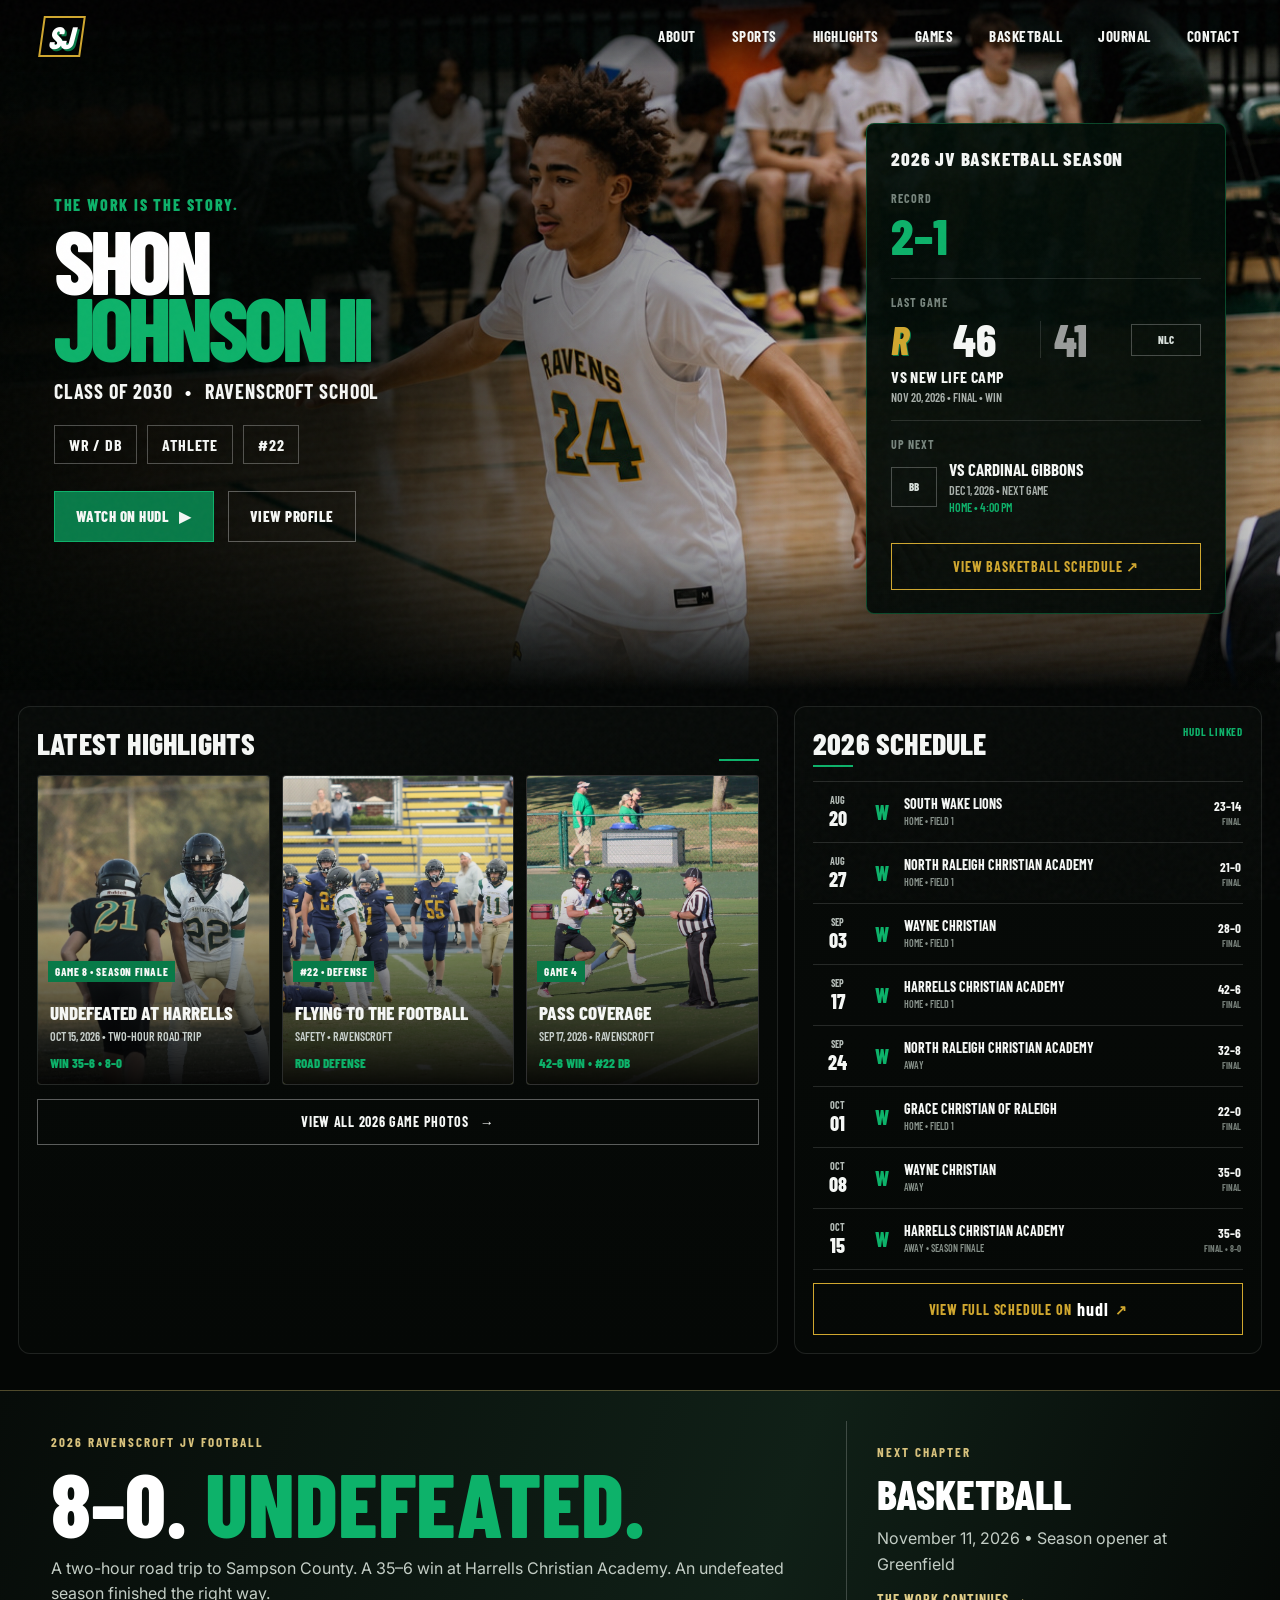
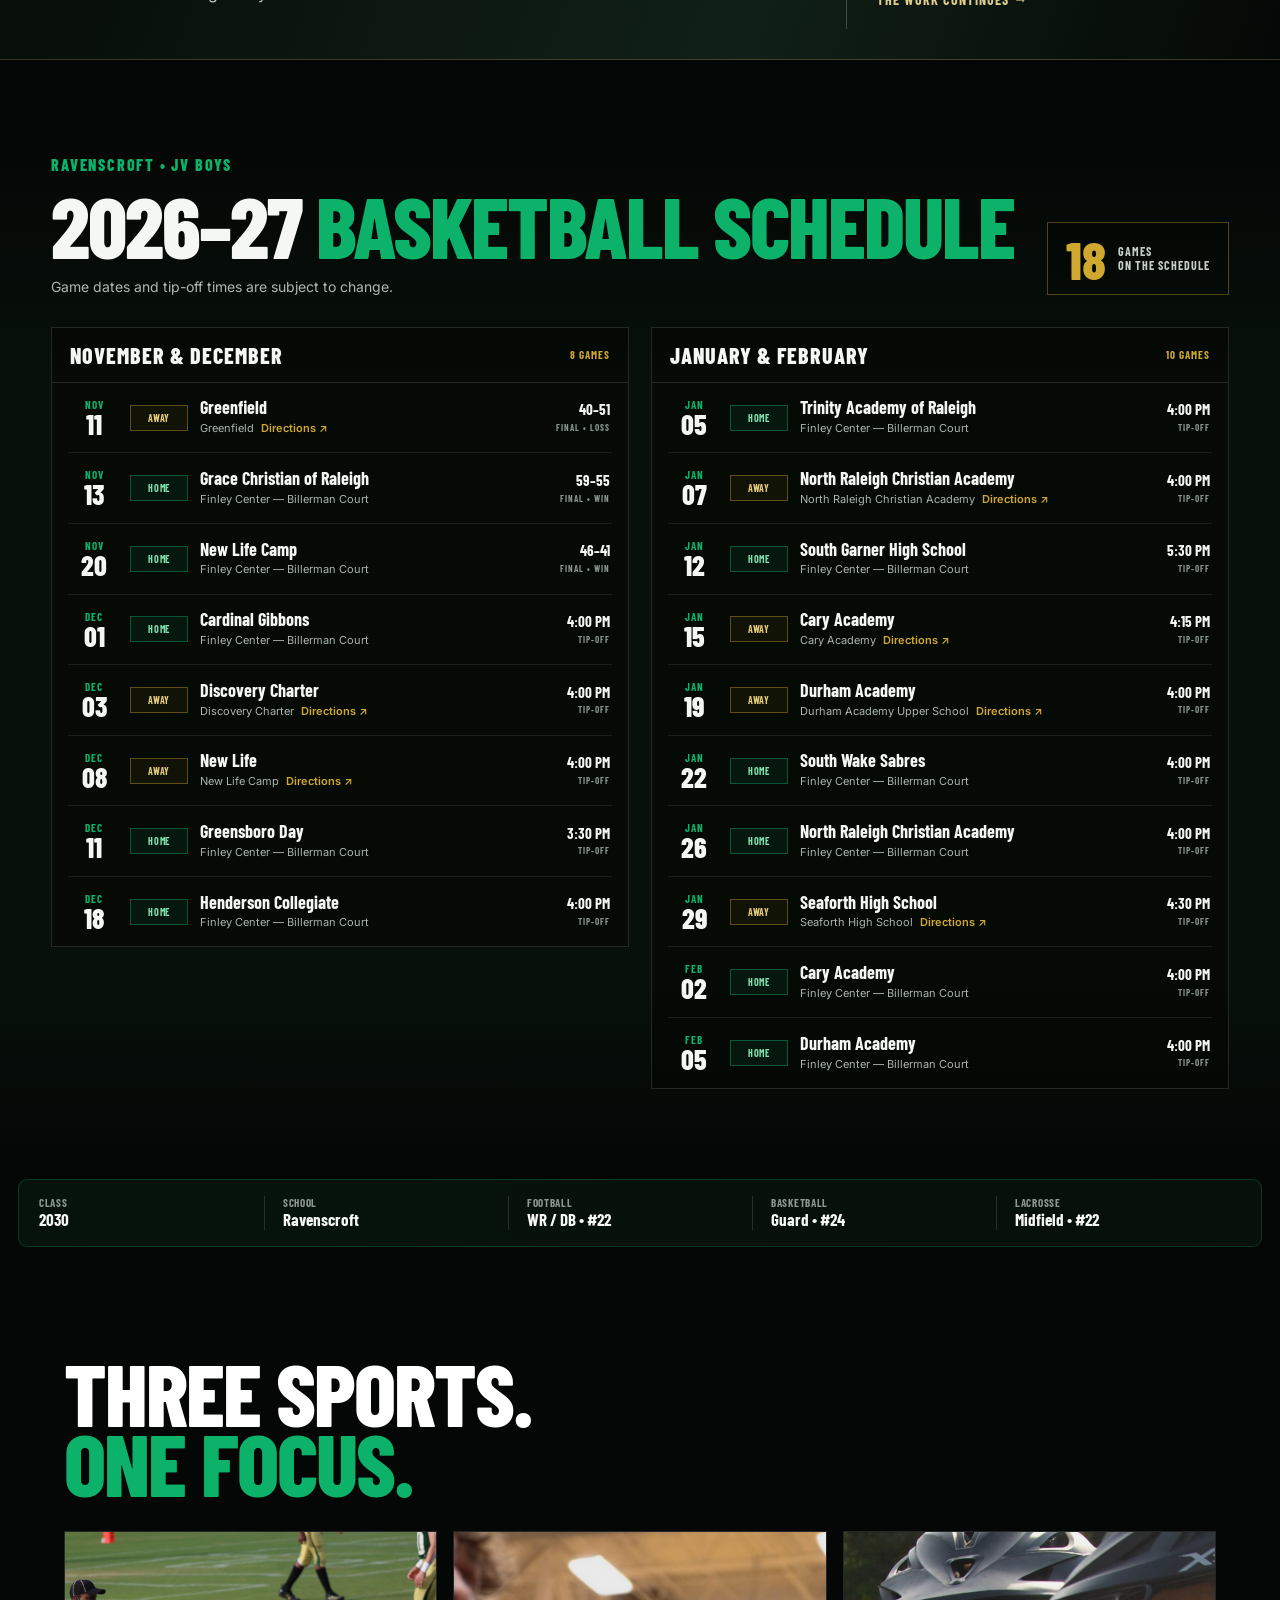
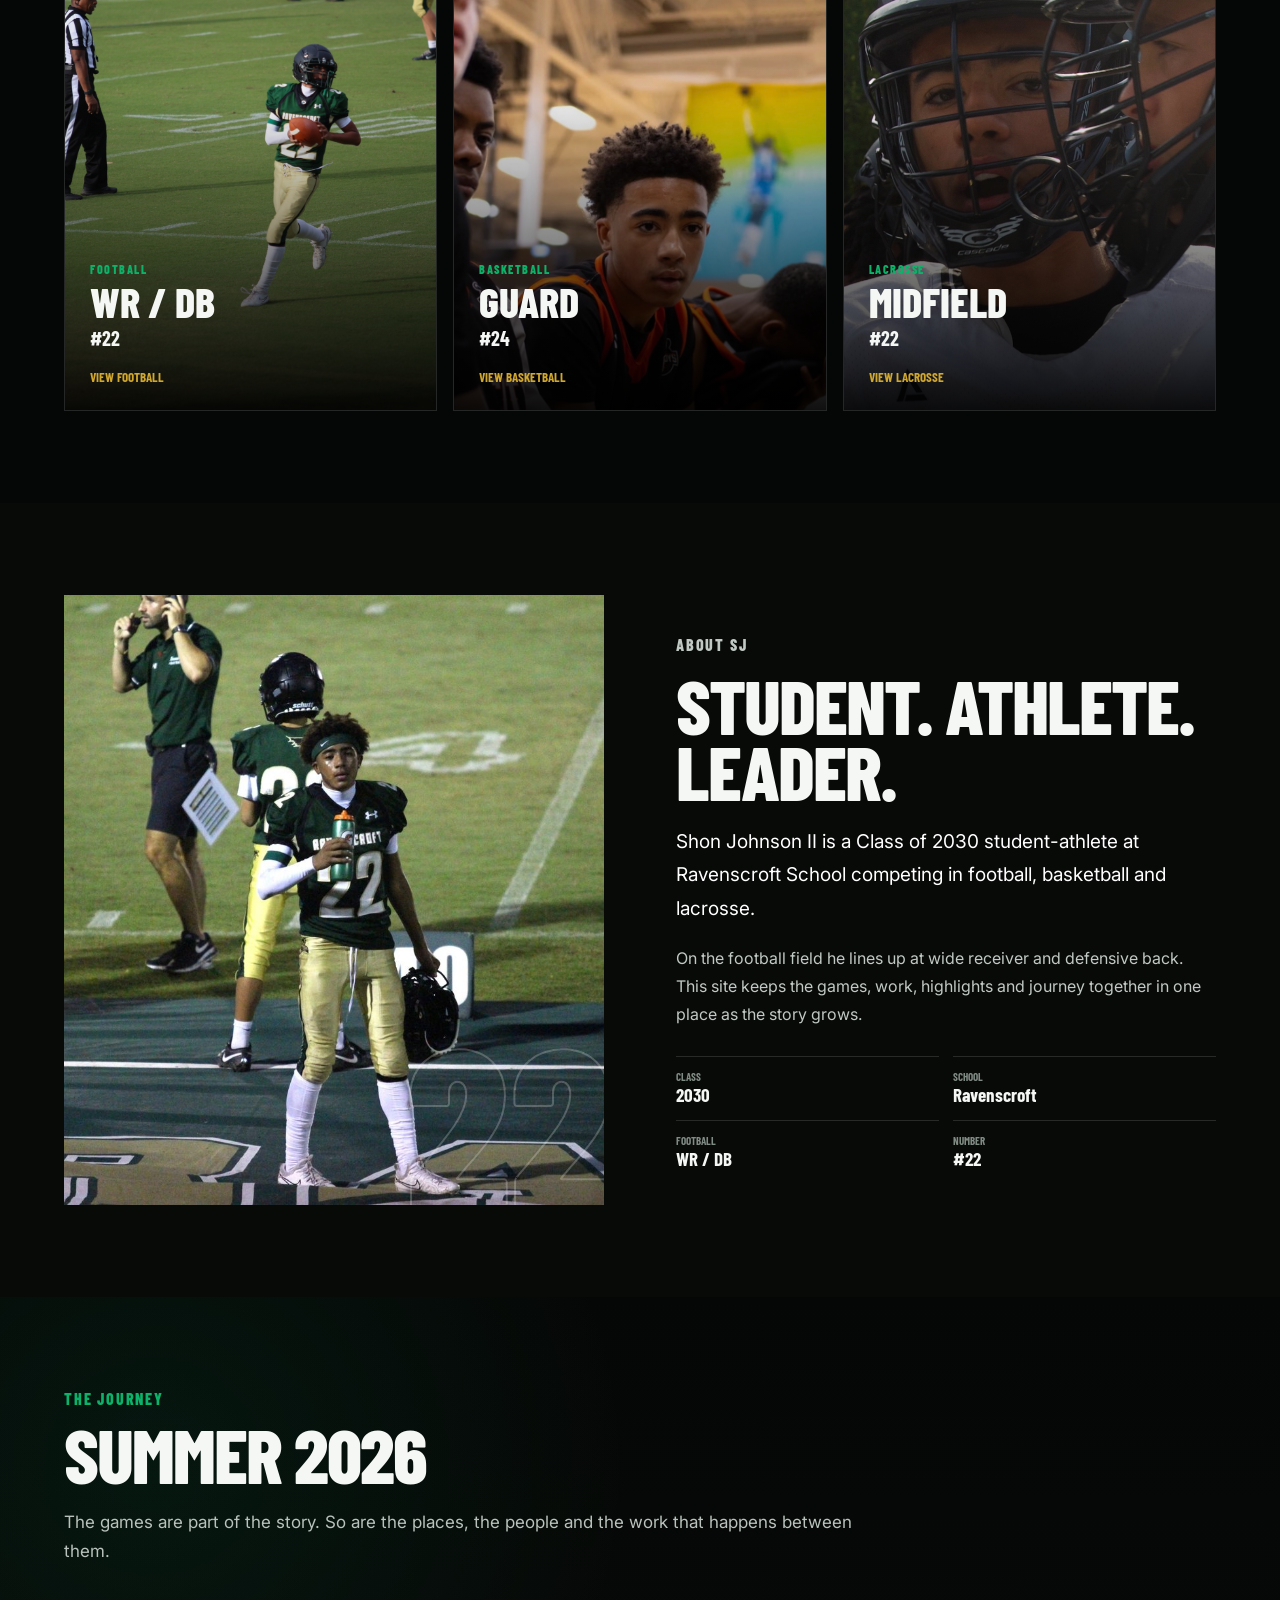
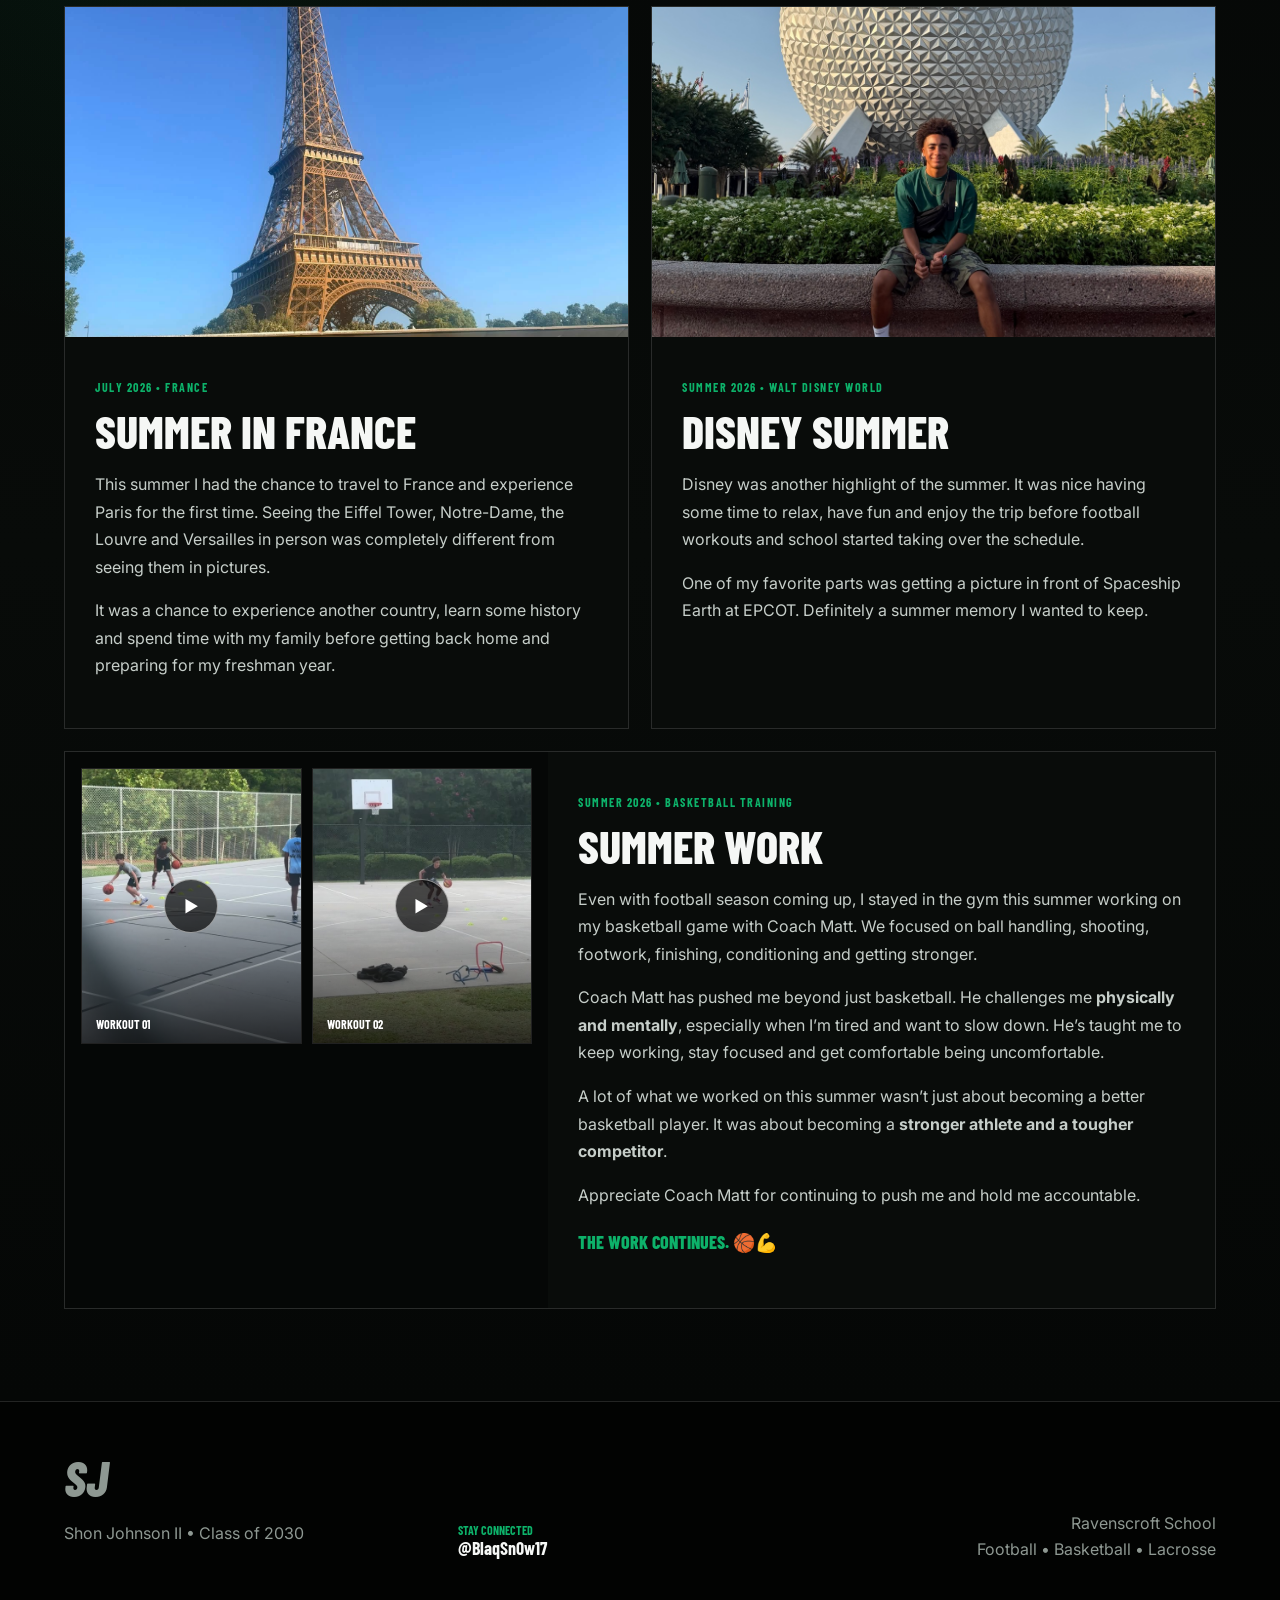
==== index.html @ a552a225 "Update homepage to JV basketball results" ====
<!doctype html>
<html lang="en">
<head>
  <meta charset="utf-8" />
  <meta name="viewport" content="width=device-width, initial-scale=1" />
  <title>Shon Johnson II | Class of 2030</title>
  <meta name="description" content="Athlete profile for Shon Johnson II — Ravenscroft School, Class of 2030. Football WR/DB, basketball and lacrosse." />
  <meta property="og:title" content="Shon Johnson II | Class of 2030" />
  <meta property="og:description" content="The work is the story." />
  <meta property="og:image" content="assets/hero-basketball-defense.jpg" />
  <link rel="preconnect" href="https://fonts.googleapis.com">
  <link rel="preconnect" href="https://fonts.gstatic.com" crossorigin>
  <link href="https://fonts.googleapis.com/css2?family=Archivo+Black&family=Barlow+Condensed:wght@400;500;600;700;800&family=Inter:wght@400;500;600&display=swap" rel="stylesheet">
  <link rel="stylesheet" href="styles.css?v=hero-basketball-20261123-v3" />
</head>
<body>
<div class="grain" aria-hidden="true"></div>

<header class="site-header">
  <a class="brand" href="#home" aria-label="Shon Johnson II home"><span>SJ</span></a>
  <button class="menu-toggle" aria-label="Open menu">☰</button>
  <nav class="nav">
    <a href="#about">About</a>
    <a href="#sports">Sports</a>
    <a href="highlights.html">Highlights</a>
    <a href="#games">Games</a>
    <a href="#basketball-schedule">Basketball</a>
    <a href="#journal">Journal</a>
    <a href="#contact">Contact</a>
  </nav>
</header>

<main>
  <section id="home" class="hero-dashboard">
    <div class="hero-photo" aria-hidden="true"></div>
    <div class="hero-vignette" aria-hidden="true"></div>

    <div class="hero-profile reveal">
      <p class="eyebrow">THE WORK IS THE STORY.</p>
      <h1><span>SHON</span><span>JOHNSON II</span></h1>
      <p class="hero-meta">CLASS OF 2030 <b>•</b> RAVENSCROFT SCHOOL</p>
      <div class="position-pills">
        <span>WR / DB</span><span>ATHLETE</span><span>#22</span>
      </div>
      <div class="hero-actions">
        <a class="btn primary" href="https://www.hudl.com/profile/31421101/Shon-Johnson" target="_blank" rel="noopener">Watch on Hudl <b>▶</b></a>
        <a class="btn ghost" href="#about">View Profile</a>
      </div>
    </div>

    <aside class="season-card reveal" aria-label="2026 JV Basketball season summary">
      <p class="season-card-label">2026 JV BASKETBALL SEASON</p>
      <span class="mini-label">RECORD</span>
      <strong class="record" data-season-record>2–1</strong>

      <div class="season-game">
        <span class="mini-label">LAST GAME</span>
        <div class="score-line">
          <span class="school-mark">R</span>
          <strong data-last-score>46</strong>
          <i></i>
          <strong class="opp-score">41</strong>
          <span class="opp-badge">NLC</span>
        </div>
        <b data-last-opponent>VS NEW LIFE CAMP</b>
        <small data-last-meta>NOV 20, 2026 • FINAL • WIN</small>
      </div>

      <div class="season-game next-game">
        <span class="mini-label">UP NEXT</span>
        <div class="next-opponent">
          <span class="opp-badge">BB</span>
          <div>
            <b data-next-opponent>VS CARDINAL GIBBONS</b>
            <small data-next-meta>DEC 1, 2026 • NEXT GAME</small>
            <em data-next-location>HOME • 4:00 PM</em>
          </div>
        </div>
      </div>

      <a class="hudl-btn" href="#basketball-schedule">
        VIEW BASKETBALL SCHEDULE ↗
      </a>
    </aside>
  </section>

  <section class="football-dashboard">
    <div id="highlights" class="dashboard-panel highlights-panel reveal">
      <div class="panel-heading">
        <h2>LATEST HIGHLIGHTS</h2>
        <span class="heading-line"></span>
      </div>

      <div class="highlight-cards">
        <a class="media-card media-card-featured media-card-game8" href="game8-harrells.html">
          <img src="assets/396A9371_CINEMATIC_CROP.jpg" alt="Shon Johnson II number 22 defending against Harrells Christian in the undefeated season finale" onerror="this.hidden=true">
          <div class="media-shade"></div>
          <span class="media-tag">GAME 8 • SEASON FINALE</span>
          <div class="media-copy">
            <h3>UNDEFEATED AT HARRELLS</h3>
            <p>OCT 15, 2026 • TWO-HOUR ROAD TRIP</p>
            <strong>WIN 35–6 • 8–0</strong>
          </div>
        </a>

        <a class="media-card media-card-run-support" href="game5-nrca.html">
          <img src="assets/game5-nrca-run-support.jpeg" alt="Shon Johnson II number 22 pursuing the ball carrier against NRCA">
          <div class="media-shade"></div>
          <span class="media-tag">#22 • DEFENSE</span>
          <div class="media-copy">
            <h3>FLYING TO THE FOOTBALL</h3>
            <p>SAFETY • RAVENSCROFT</p>
            <strong>ROAD DEFENSE</strong>
          </div>
        </a>

        <a class="media-card media-card-pass-defense" href="game4-harrells.html">
          <img src="assets/game4-harrells-coverage.JPG" alt="Shon Johnson II number 22 in coverage against Harrells Christian Academy">
          <div class="media-shade"></div>
          <span class="media-tag">GAME 4</span>
          <div class="media-copy">
            <h3>PASS COVERAGE</h3>
            <p>SEP 17, 2026 • RAVENSCROFT</p>
            <strong>42–6 WIN • #22 DB</strong>
          </div>
        </a>
      </div>

      <a class="wide-link" href="highlights.html">VIEW ALL 2026 GAME PHOTOS &nbsp; →</a>
    </div>

    <div id="games" class="dashboard-panel schedule-panel reveal">
      <div class="panel-heading schedule-heading">
        <div>
          <h2>2026 SCHEDULE</h2>
          <span class="heading-line"></span>
        </div>
        <span id="hudlSyncStatus" class="sync-status">HUDL LINKED</span>
      </div>

      <div id="scheduleRows" class="compact-schedule">
        <div class="compact-game completed" data-game-date="2026-08-20">
          <time><b>AUG</b><strong>20</strong></time>
          <span class="game-result win">W</span>
          <div><b>SOUTH WAKE LIONS</b><small>HOME • FIELD 1</small></div>
          <em>23–14<small>FINAL</small></em>
        </div>
        <div class="compact-game completed" data-game-date="2026-08-27">
          <time><b>AUG</b><strong>27</strong></time>
          <span class="game-result win">W</span>
          <div><b>NORTH RALEIGH CHRISTIAN ACADEMY</b><small>HOME • FIELD 1</small></div>
          <em>21–0<small>FINAL</small></em>
        </div>
        <div class="compact-game completed" data-game-date="2026-09-03">
          <time><b>SEP</b><strong>03</strong></time>
          <span class="game-result win">W</span>
          <div><b>WAYNE CHRISTIAN</b><small>HOME • FIELD 1</small></div>
          <em>28–0<small>FINAL</small></em>
        </div>
        <div class="compact-game completed" data-game-date="2026-09-17">
          <time><b>SEP</b><strong>17</strong></time>
          <span class="game-result win">W</span>
          <div><b>HARRELLS CHRISTIAN ACADEMY</b><small>HOME • FIELD 1</small></div>
          <em>42–6<small>FINAL</small></em>
        </div>
        <div class="compact-game completed" data-game-date="2026-09-24">
          <time><b>SEP</b><strong>24</strong></time>
          <span class="game-result win">W</span>
          <div><b>NORTH RALEIGH CHRISTIAN ACADEMY</b><small>AWAY</small></div>
          <em>32–8<small>FINAL</small></em>
        </div>
        <div class="compact-game completed" data-game-date="2026-10-01">
          <time><b>OCT</b><strong>01</strong></time>
          <span class="game-result win">W</span>
          <div><b>GRACE CHRISTIAN OF RALEIGH</b><small>HOME • FIELD 1</small></div>
          <em>22–0<small>FINAL</small></em>
        </div>
        <div class="compact-game completed" data-game-date="2026-10-08">
          <time><b>OCT</b><strong>08</strong></time>
          <span class="game-result win">W</span>
          <div><b>WAYNE CHRISTIAN</b><small>AWAY</small></div>
          <em>35–0<small>FINAL</small></em>
        </div>
        <div class="compact-game completed" data-game-date="2026-10-15">
          <time><b>OCT</b><strong>15</strong></time>
          <span class="game-result win">W</span>
          <div><b>HARRELLS CHRISTIAN ACADEMY</b><small>AWAY • SEASON FINALE</small></div>
          <em>35–6<small>FINAL • 8–0</small></em>
        </div>
      </div>

      <a class="hudl-btn schedule-hudl" href="https://fan.hudl.com/usa/nc/raleigh/organization/13610/ravenscroft-school-high-school/team/683858/-JV-Football" target="_blank" rel="noopener">
        VIEW FULL SCHEDULE ON <strong>hudl</strong> ↗
      </a>
    </div>
  </section>

  <section class="season-transition reveal" aria-label="Football season complete, basketball next">
    <div><span class="transition-eyebrow">2026 RAVENSCROFT JV FOOTBALL</span><h2>8–0. <span>UNDEFEATED.</span></h2><p>A two-hour road trip to Sampson County. A 35–6 win at Harrells Christian Academy. An undefeated season finished the right way.</p></div>
    <div class="transition-next"><span>NEXT CHAPTER</span><strong>BASKETBALL</strong><p>November 11, 2026 • Season opener at Greenfield</p><a href="#sports">THE WORK CONTINUES →</a></div>
  </section>

  <section id="basketball-schedule" class="basketball-schedule-section section reveal" aria-labelledby="basketball-schedule-title">
    <div class="basketball-schedule-wrap">
      <div class="basketball-schedule-heading">
        <div>
          <p class="eyebrow">RAVENSCROFT • JV BOYS</p>
          <h2 id="basketball-schedule-title">2026–27 <span>BASKETBALL SCHEDULE</span></h2>
          <p class="basketball-schedule-note">Game dates and tip-off times are subject to change.</p>
        </div>
        <div class="basketball-schedule-meta"><strong>18</strong><span>GAMES<br>ON THE SCHEDULE</span></div>
      </div>
      <div class="basketball-month-grid">
      <div class="basketball-month">
        <h3>NOVEMBER & DECEMBER <span>8 GAMES</span></h3>
        <div class="basketball-game-list">
        <article class="basketball-game completed" data-game-date="2026-11-11">
          <time datetime="2026-11-11"><b>NOV</b><strong>11</strong></time>
          <span class="game-venue away">AWAY</span>
          <div class="basketball-game-details"><h3>Greenfield</h3><p>Greenfield <a href="https://www.google.com/maps/search/?api=1&query=3351%20W%20NC%2042%2C%20Wilson%2C%20NC%2027893" target="_blank" rel="noopener">Directions ↗</a></p></div>
          <span class="basketball-tip">40–51<small>FINAL • LOSS</small></span>
        </article>
        <article class="basketball-game completed" data-game-date="2026-11-13">
          <time datetime="2026-11-13"><b>NOV</b><strong>13</strong></time>
          <span class="game-venue home">HOME</span>
          <div class="basketball-game-details"><h3>Grace Christian of Raleigh</h3><p>Finley Center — Billerman Court</p></div>
          <span class="basketball-tip">59–55<small>FINAL • WIN</small></span>
        </article>
        <article class="basketball-game completed" data-game-date="2026-11-20">
          <time datetime="2026-11-20"><b>NOV</b><strong>20</strong></time>
          <span class="game-venue home">HOME</span>
          <div class="basketball-game-details"><h3>New Life Camp</h3><p>Finley Center — Billerman Court</p></div>
          <span class="basketball-tip">46–41<small>FINAL • WIN</small></span>
        </article>
        <article class="basketball-game" data-game-date="2026-12-01">
          <time datetime="2026-12-01"><b>DEC</b><strong>01</strong></time>
          <span class="game-venue home">HOME</span>
          <div class="basketball-game-details"><h3>Cardinal Gibbons</h3><p>Finley Center — Billerman Court</p></div>
          <span class="basketball-tip">4:00 PM<small>TIP-OFF</small></span>
        </article>
        <article class="basketball-game" data-game-date="2026-12-03">
          <time datetime="2026-12-03"><b>DEC</b><strong>03</strong></time>
          <span class="game-venue away">AWAY</span>
          <div class="basketball-game-details"><h3>Discovery Charter</h3><p>Discovery Charter <a href="https://www.google.com/maps/search/?api=1&query=501%20Orange%20Factory%20Rd%2C%20Bahama%2C%20NC%2027503" target="_blank" rel="noopener">Directions ↗</a></p></div>
          <span class="basketball-tip">4:00 PM<small>TIP-OFF</small></span>
        </article>
        <article class="basketball-game" data-game-date="2026-12-08">
          <time datetime="2026-12-08"><b>DEC</b><strong>08</strong></time>
          <span class="game-venue away">AWAY</span>
          <div class="basketball-game-details"><h3>New Life</h3><p>New Life Camp <a href="https://www.google.com/maps/search/?api=1&query=9927%20Falls%20of%20Neuse%20Rd%2C%20Raleigh%2C%20NC%2027614" target="_blank" rel="noopener">Directions ↗</a></p></div>
          <span class="basketball-tip">4:00 PM<small>TIP-OFF</small></span>
        </article>
        <article class="basketball-game" data-game-date="2026-12-11">
          <time datetime="2026-12-11"><b>DEC</b><strong>11</strong></time>
          <span class="game-venue home">HOME</span>
          <div class="basketball-game-details"><h3>Greensboro Day</h3><p>Finley Center — Billerman Court</p></div>
          <span class="basketball-tip">3:30 PM<small>TIP-OFF</small></span>
        </article>
        <article class="basketball-game" data-game-date="2026-12-18">
          <time datetime="2026-12-18"><b>DEC</b><strong>18</strong></time>
          <span class="game-venue home">HOME</span>
          <div class="basketball-game-details"><h3>Henderson Collegiate</h3><p>Finley Center — Billerman Court</p></div>
          <span class="basketball-tip">4:00 PM<small>TIP-OFF</small></span>
        </article>
        </div>
      </div>
      <div class="basketball-month">
        <h3>JANUARY & FEBRUARY <span>10 GAMES</span></h3>
        <div class="basketball-game-list">
        <article class="basketball-game" data-game-date="2027-01-05">
          <time datetime="2027-01-05"><b>JAN</b><strong>05</strong></time>
          <span class="game-venue home">HOME</span>
          <div class="basketball-game-details"><h3>Trinity Academy of Raleigh</h3><p>Finley Center — Billerman Court</p></div>
          <span class="basketball-tip">4:00 PM<small>TIP-OFF</small></span>
        </article>
        <article class="basketball-game" data-game-date="2027-01-07">
          <time datetime="2027-01-07"><b>JAN</b><strong>07</strong></time>
          <span class="game-venue away">AWAY</span>
          <div class="basketball-game-details"><h3>North Raleigh Christian Academy</h3><p>North Raleigh Christian Academy <a href="https://www.google.com/maps/search/?api=1&query=7300%20Perry%20Creek%20Road%2C%20Raleigh%2C%20NC%2027616" target="_blank" rel="noopener">Directions ↗</a></p></div>
          <span class="basketball-tip">4:00 PM<small>TIP-OFF</small></span>
        </article>
        <article class="basketball-game" data-game-date="2027-01-12">
          <time datetime="2027-01-12"><b>JAN</b><strong>12</strong></time>
          <span class="game-venue home">HOME</span>
          <div class="basketball-game-details"><h3>South Garner High School</h3><p>Finley Center — Billerman Court</p></div>
          <span class="basketball-tip">5:30 PM<small>TIP-OFF</small></span>
        </article>
        <article class="basketball-game" data-game-date="2027-01-15">
          <time datetime="2027-01-15"><b>JAN</b><strong>15</strong></time>
          <span class="game-venue away">AWAY</span>
          <div class="basketball-game-details"><h3>Cary Academy</h3><p>Cary Academy <a href="https://www.google.com/maps/search/?api=1&query=1500%20N%20Harrison%20Avenue%2C%20Cary%2C%20NC%2027513" target="_blank" rel="noopener">Directions ↗</a></p></div>
          <span class="basketball-tip">4:15 PM<small>TIP-OFF</small></span>
        </article>
        <article class="basketball-game" data-game-date="2027-01-19">
          <time datetime="2027-01-19"><b>JAN</b><strong>19</strong></time>
          <span class="game-venue away">AWAY</span>
          <div class="basketball-game-details"><h3>Durham Academy</h3><p>Durham Academy Upper School <a href="https://www.google.com/maps/search/?api=1&query=3601%20Ridge%20Road%2C%20Durham%2C%20NC%2027705" target="_blank" rel="noopener">Directions ↗</a></p></div>
          <span class="basketball-tip">4:00 PM<small>TIP-OFF</small></span>
        </article>
        <article class="basketball-game" data-game-date="2027-01-22">
          <time datetime="2027-01-22"><b>JAN</b><strong>22</strong></time>
          <span class="game-venue home">HOME</span>
          <div class="basketball-game-details"><h3>South Wake Sabres</h3><p>Finley Center — Billerman Court</p></div>
          <span class="basketball-tip">4:00 PM<small>TIP-OFF</small></span>
        </article>
        <article class="basketball-game" data-game-date="2027-01-26">
          <time datetime="2027-01-26"><b>JAN</b><strong>26</strong></time>
          <span class="game-venue home">HOME</span>
          <div class="basketball-game-details"><h3>North Raleigh Christian Academy</h3><p>Finley Center — Billerman Court</p></div>
          <span class="basketball-tip">4:00 PM<small>TIP-OFF</small></span>
        </article>
        <article class="basketball-game" data-game-date="2027-01-29">
          <time datetime="2027-01-29"><b>JAN</b><strong>29</strong></time>
          <span class="game-venue away">AWAY</span>
          <div class="basketball-game-details"><h3>Seaforth High School</h3><p>Seaforth High School <a href="https://www.google.com/maps/search/?api=1&query=444%20Seaforth%20Road%2C%20Pittsboro%2C%20NC%2027312" target="_blank" rel="noopener">Directions ↗</a></p></div>
          <span class="basketball-tip">4:30 PM<small>TIP-OFF</small></span>
        </article>
        <article class="basketball-game" data-game-date="2027-02-02">
          <time datetime="2027-02-02"><b>FEB</b><strong>02</strong></time>
          <span class="game-venue home">HOME</span>
          <div class="basketball-game-details"><h3>Cary Academy</h3><p>Finley Center — Billerman Court</p></div>
          <span class="basketball-tip">4:00 PM<small>TIP-OFF</small></span>
        </article>
        <article class="basketball-game" data-game-date="2027-02-05">
          <time datetime="2027-02-05"><b>FEB</b><strong>05</strong></time>
          <span class="game-venue home">HOME</span>
          <div class="basketball-game-details"><h3>Durham Academy</h3><p>Finley Center — Billerman Court</p></div>
          <span class="basketball-tip">4:00 PM<small>TIP-OFF</small></span>
        </article>
        </div>
      </div>
      </div>
    </div>
  </section>

  <div class="season-rail reveal" aria-label="Athlete quick profile">
    <div><span>CLASS</span><strong>2030</strong></div>
    <div><span>SCHOOL</span><strong>Ravenscroft</strong></div>
    <div><span>FOOTBALL</span><strong>WR / DB • #22</strong></div>
    <div><span>BASKETBALL</span><strong>Guard • #24</strong></div>
    <div><span>LACROSSE</span><strong>Midfield • #22</strong></div>
  </div>

  <section id="sports" class="sports section">
    <div class="section-heading reveal">
      <span>THREE SPORTS.</span>
      <strong>ONE FOCUS.</strong>
    </div>
    <div class="sport-grid">
      <article class="sport-card football reveal">
        <img src="assets/warmup.JPG" alt="Shon Johnson II warming up before Ravenscroft football">
        <div class="sport-overlay"></div>
        <div class="sport-copy"><span>FOOTBALL</span><h3>WR / DB</h3><p>#22</p><a href="#highlights">View Football</a></div>
      </article>
      <article class="sport-card basketball reveal">
        <img src="assets/basketball-action.jpeg" alt="Shon Johnson II playing basketball">
        <div class="sport-overlay"></div>
        <div class="sport-copy"><span>BASKETBALL</span><h3>GUARD</h3><p>#24</p><a href="#highlights">View Basketball</a></div>
      </article>
      <article class="sport-card lacrosse reveal">
        <img src="assets/lacrosse-midfield.jpg" alt="Shon Johnson II playing lacrosse">
        <div class="sport-overlay"></div>
        <div class="sport-copy"><span>LACROSSE</span><h3>MIDFIELD</h3><p>#22</p><a href="#journal">View Lacrosse</a></div>
      </article>
    </div>
  </section>

  <section id="about" class="about section">
    <div class="about-photo reveal">
      <img src="assets/nrcca-sideline.jpg" alt="Shon Johnson II">
      <span class="outline-22">22</span>
    </div>
    <div class="about-copy reveal">
      <p class="eyebrow">ABOUT SJ</p>
      <h2>STUDENT. ATHLETE. LEADER.</h2>
      <p class="lead">Shon Johnson II is a Class of 2030 student-athlete at Ravenscroft School competing in football, basketball and lacrosse.</p>
      <p>On the football field he lines up at wide receiver and defensive back. This site keeps the games, work, highlights and journey together in one place as the story grows.</p>
      <div class="facts">
        <div><span>CLASS</span><strong>2030</strong></div>
        <div><span>SCHOOL</span><strong>Ravenscroft</strong></div>
        <div><span>FOOTBALL</span><strong>WR / DB</strong></div>
        <div><span>NUMBER</span><strong>#22</strong></div>
      </div>
    </div>
  </section>

  <section id="journal" class="journal-v2 section">
    <div class="journal-v2-header reveal">
      <p class="eyebrow">THE JOURNEY</p>
      <h2>SUMMER 2026</h2>
      <p class="journal-v2-intro">The games are part of the story. So are the places, the people and the work that happens between them.</p>
    </div>
    <div class="journal-v2-grid">
      <article class="journal-entry reveal">
        <div class="journal-entry-photo"><img src="assets/eiffel-tower.jpeg" alt="Shon Johnson II visiting France"></div>
        <div class="journal-entry-copy">
          <p class="journal-date">JULY 2026 • FRANCE</p>
          <h3>SUMMER IN FRANCE</h3>
          <p>This summer I had the chance to travel to France and experience Paris for the first time. Seeing the Eiffel Tower, Notre-Dame, the Louvre and Versailles in person was completely different from seeing them in pictures.</p>
          <p>It was a chance to experience another country, learn some history and spend time with my family before getting back home and preparing for my freshman year.</p>
        </div>
      </article>
      <article class="journal-entry reveal">
        <div class="journal-entry-photo"><img src="assets/journal-disney.jpg" alt="Shon Johnson II at EPCOT"></div>
        <div class="journal-entry-copy">
          <p class="journal-date">SUMMER 2026 • WALT DISNEY WORLD</p>
          <h3>DISNEY SUMMER</h3>
          <p>Disney was another highlight of the summer. It was nice having some time to relax, have fun and enjoy the trip before football workouts and school started taking over the schedule.</p>
          <p>One of my favorite parts was getting a picture in front of Spaceship Earth at EPCOT. Definitely a summer memory I wanted to keep.</p>
        </div>
      </article>
      <article class="journal-entry journal-entry-featured reveal">
        <div class="journal-training-media">
          <button class="training-thumb" type="button" data-video="assets/coach-matt-training-1.mp4" aria-label="Play basketball training video 1">
            <img src="assets/coach-matt-training-1.jpg" alt="Basketball training with Coach Matt"><span class="training-play">▶</span><span class="training-thumb-label">WORKOUT 01</span>
          </button>
          <button class="training-thumb" type="button" data-video="assets/coach-matt-training-2.mp4" aria-label="Play basketball training video 2">
            <img src="assets/coach-matt-training-2.jpg" alt="Basketball training with Coach Matt"><span class="training-play">▶</span><span class="training-thumb-label">WORKOUT 02</span>
          </button>
        </div>
        <div class="journal-entry-copy">
          <p class="journal-date">SUMMER 2026 • BASKETBALL TRAINING</p>
          <h3>SUMMER WORK</h3>
          <p>Even with football season coming up, I stayed in the gym this summer working on my basketball game with Coach Matt. We focused on ball handling, shooting, footwork, finishing, conditioning and getting stronger.</p>
          <p>Coach Matt has pushed me beyond just basketball. He challenges me <strong>physically and mentally</strong>, especially when I’m tired and want to slow down. He’s taught me to keep working, stay focused and get comfortable being uncomfortable.</p>
          <p>A lot of what we worked on this summer wasn’t just about becoming a better basketball player. It was about becoming a <strong>stronger athlete and a tougher competitor</strong>.</p>
          <p>Appreciate Coach Matt for continuing to push me and hold me accountable.</p>
          <p class="journal-entry-signoff">THE WORK CONTINUES. 🏀💪</p>
        </div>
      </article>
    </div>
  </section>
</main>

<footer id="contact">
  <div><span class="footer-logo">SJ</span><p>Shon Johnson II • Class of 2030</p></div>
  <div class="footer-middle"><span>STAY CONNECTED</span><strong>@BlaqSn0w17</strong></div>
  <div class="footer-right"><span>Ravenscroft School</span><span>Football • Basketball • Lacrosse</span></div>
</footer>

<div class="video-modal" id="trainingVideoModal" hidden>
  <div class="video-modal-backdrop" data-close-video></div>
  <div class="video-modal-dialog" role="dialog" aria-modal="true" aria-label="Training video player">
    <button class="video-modal-close" type="button" data-close-video aria-label="Close video">×</button>
    <video id="trainingVideoPlayer" controls playsinline preload="metadata"></video>
  </div>
</div>

<script src="script.js"></script>
</body>
</html>
---- styles.css ----
:root{
  --bg:#040605;--panel:#07100b;--panel2:#090d0a;--green:#087a48;--green2:#0db26a;
  --gold:#d0a72f;--white:#f5f7f5;--muted:#97a29b;--line:rgba(255,255,255,.13);
}
*{box-sizing:border-box}
html{scroll-behavior:smooth}
body{margin:0;background:var(--bg);color:var(--white);font-family:Inter,system-ui,sans-serif;overflow-x:hidden}
img{display:block;width:100%}
a{color:inherit;text-decoration:none}
button{font:inherit}
.grain{position:fixed;inset:0;pointer-events:none;z-index:99;opacity:.04;background-image:url("data:image/svg+xml,%3Csvg viewBox='0 0 180 180' xmlns='http://www.w3.org/2000/svg'%3E%3Cfilter id='n'%3E%3CfeTurbulence type='fractalNoise' baseFrequency='.9' numOctaves='3' stitchTiles='stitch'/%3E%3C/filter%3E%3Crect width='100%25' height='100%25' filter='url(%23n)' opacity='.7'/%3E%3C/svg%3E")}
.site-header{position:fixed;z-index:50;top:0;left:0;right:0;height:72px;padding:0 3.2vw;display:flex;align-items:center;justify-content:space-between;background:linear-gradient(to bottom,rgba(0,0,0,.9),transparent)}
.brand{font:800 31px/1 "Barlow Condensed";font-style:italic;color:#fff;text-shadow:2px 2px 0 var(--green);letter-spacing:-2px}
.brand span{border:2px solid var(--gold);padding:3px 7px;transform:skew(-8deg);display:inline-block}
.nav{display:flex;gap:36px;align-items:center}
.nav a{font:700 15px "Barlow Condensed";letter-spacing:.5px;text-transform:uppercase}
.nav a:hover{color:var(--green2)}
.menu-toggle{display:none;border:0;background:none;color:#fff;font-size:26px}

.hero-dashboard{position:relative;min-height:690px;display:grid;grid-template-columns:minmax(0,1.3fr) 360px;align-items:center;gap:42px;padding:105px 4.2vw 58px;overflow:hidden}
.hero-photo{position:absolute;inset:0;background:url("assets/hero-basketball-defense.jpg") center 46%/cover no-repeat;filter:saturate(.94) contrast(1.04)}
.hero-vignette{position:absolute;inset:0;background:
  linear-gradient(90deg,rgba(1,4,2,.98) 0%,rgba(1,4,2,.82) 27%,rgba(1,4,2,.22) 60%,rgba(1,4,2,.60) 100%),
  linear-gradient(to top,#040605 0%,transparent 20%,rgba(0,0,0,.15) 100%)}
.hero-profile,.season-card{position:relative;z-index:2}
.hero-profile{max-width:620px}
.eyebrow{margin:0 0 12px;color:var(--green2);font:800 16px "Barlow Condensed";letter-spacing:1.8px}
.hero-profile h1{margin:0;font:800 clamp(72px,7vw,116px)/.74 "Barlow Condensed";letter-spacing:-5px;text-transform:uppercase}
.hero-profile h1 span{display:block}
.hero-profile h1 span:first-child{color:#fff}
.hero-profile h1 span:last-child{color:var(--green2)}
.hero-meta{font:700 20px "Barlow Condensed";letter-spacing:.9px}
.hero-meta b{color:#fff;margin:0 8px}
.position-pills{display:flex;gap:10px;margin:22px 0 27px}
.position-pills span{border:1px solid rgba(255,255,255,.28);padding:9px 14px;font:700 16px "Barlow Condensed";letter-spacing:.8px}
.hero-actions{display:flex;gap:14px}
.btn{display:inline-flex;align-items:center;gap:10px;padding:15px 21px;border:1px solid rgba(255,255,255,.32);font:800 15px "Barlow Condensed";letter-spacing:.5px;text-transform:uppercase}
.btn.primary{background:var(--green);border-color:var(--green2)}
.btn:hover{transform:translateY(-1px)}

.season-card{align-self:center;background:linear-gradient(180deg,rgba(2,14,8,.96),rgba(4,10,7,.96));border:1px solid rgba(22,180,103,.35);border-radius:8px;padding:23px 24px;box-shadow:0 25px 65px rgba(0,0,0,.45)}
.season-card-label{margin:0 0 21px;font:800 19px "Barlow Condensed";letter-spacing:.8px}
.mini-label{display:block;color:#77857d;font:700 12px "Barlow Condensed";letter-spacing:1px;margin-bottom:5px}
.record{display:block;color:var(--green2);font:800 50px/1 "Barlow Condensed";margin-bottom:18px}
.season-game{padding:16px 0;border-top:1px solid var(--line)}
.score-line{display:grid;grid-template-columns:auto auto 1px auto auto;gap:13px;align-items:center;margin:7px 0 4px}
.score-line strong{font:800 45px/1 "Barlow Condensed"}
.score-line .opp-score{color:#9a9c9b}
.score-line i{height:37px;background:var(--line)}
.school-mark{font:800 39px "Barlow Condensed";font-style:italic;color:var(--gold);text-shadow:1px 1px 0 var(--green)}
.opp-badge{display:grid;place-items:center;min-width:39px;height:32px;padding:0 5px;border:1px solid rgba(255,255,255,.25);font:800 11px "Barlow Condensed";color:#d8e0db}
.season-game>b{display:block;font:700 16px "Barlow Condensed";letter-spacing:.4px}
.season-game small{display:block;color:#a8b0ab;font:600 12px "Barlow Condensed";margin-top:4px}
.next-opponent{display:grid;grid-template-columns:46px 1fr;gap:12px;align-items:center;margin-top:8px}
.next-opponent .opp-badge{height:40px}
.next-opponent b{font:700 17px "Barlow Condensed"}
.next-opponent small,.next-opponent em{display:block;font:600 12px "Barlow Condensed";font-style:normal;margin-top:3px}
.next-opponent em{color:var(--green2)}
.hudl-btn{display:flex;justify-content:center;align-items:center;gap:6px;margin-top:13px;padding:14px;border:1px solid var(--gold);color:var(--gold);font:700 14px "Barlow Condensed";letter-spacing:.8px;text-transform:uppercase}
.hudl-btn strong{color:#fff;font-size:18px;text-transform:none}
.hudl-btn:hover{background:rgba(208,167,47,.09)}

.football-dashboard{display:grid;grid-template-columns:minmax(0,1.38fr) minmax(360px,.85fr);gap:16px;padding:16px 1.4vw 14px}
.dashboard-panel{border:1px solid rgba(255,255,255,.10);border-radius:12px;background:linear-gradient(180deg,#070a08,#050806);padding:18px}
.panel-heading{display:flex;align-items:end;justify-content:space-between;margin-bottom:14px}
.panel-heading h2{margin:0;font:800 30px "Barlow Condensed";letter-spacing:.2px}
.heading-line{display:block;width:40px;height:2px;background:var(--green2);margin-top:4px}
.highlight-cards{display:grid;grid-template-columns:1fr 1fr 1fr;gap:12px}
.media-card{position:relative;height:310px;overflow:hidden;border:1px solid var(--line);border-radius:4px;background:#111}
.media-card img{height:100%;object-fit:cover;transition:transform .35s ease}
.media-card-featured img{object-position:center 35%}
.media-card:hover img{transform:scale(1.025)}
.media-shade{position:absolute;inset:0;background:linear-gradient(to top,rgba(0,0,0,.94) 0%,rgba(0,0,0,.12) 62%,transparent)}
.media-tag{position:absolute;left:10px;bottom:102px;background:var(--green);padding:4px 7px;font:800 11px "Barlow Condensed";letter-spacing:.6px}
.media-copy{position:absolute;left:12px;right:12px;bottom:12px}
.media-copy h3{font:800 19px "Barlow Condensed";margin:0 0 5px}
.media-copy p{font:600 12px "Barlow Condensed";color:#c6ceca;margin:0 0 9px}
.media-copy strong{color:var(--green2);font:800 13px "Barlow Condensed"}
.wide-link{display:block;text-align:center;border:1px solid rgba(255,255,255,.34);padding:13px;margin-top:14px;font:700 14px "Barlow Condensed";letter-spacing:.7px}

.schedule-heading{align-items:flex-start}
.sync-status{color:var(--green2);font:700 11px "Barlow Condensed";letter-spacing:.8px}
.sync-status.live::before{content:"●";margin-right:5px}
.compact-schedule{border-top:1px solid var(--line)}
.compact-game{display:grid;grid-template-columns:46px 27px minmax(0,1fr) 72px;gap:8px;align-items:center;min-height:61px;padding:8px 2px;border-bottom:1px solid var(--line)}
.compact-game time{display:grid;text-align:center}
.compact-game time b{font:700 10px "Barlow Condensed";color:#b4bcb7}
.compact-game time strong{font:800 20px "Barlow Condensed"}
.game-result{font:800 20px "Barlow Condensed";color:#57625b;text-align:center}
.game-result.win{color:var(--green2)}
.compact-game>div b{display:block;font:700 14px "Barlow Condensed";line-height:1.05}
.compact-game>div small{display:block;color:#87918a;font:600 10px "Barlow Condensed";margin-top:3px}
.compact-game>em{font:700 13px "Barlow Condensed";font-style:normal;text-align:right}
.compact-game>em small{display:block;color:#737c76;font:700 9px "Barlow Condensed";margin-top:2px}
.compact-game.next{background:linear-gradient(90deg,rgba(13,178,106,.08),transparent)}
.compact-game.next>em small{color:var(--green2)}
.schedule-hudl{margin-top:13px}

.season-rail{margin:0 1.4vw 18px;border:1px solid rgba(13,178,106,.25);border-radius:9px;background:linear-gradient(90deg,#06130d,#07100b);display:grid;grid-template-columns:repeat(5,1fr);padding:16px 20px;gap:18px}
.season-rail div{border-right:1px solid var(--line);padding-right:16px}
.season-rail div:last-child{border-right:0}
.season-rail span{display:block;color:#8c9890;font:700 11px "Barlow Condensed";letter-spacing:.7px}
.season-rail strong{font:700 17px "Barlow Condensed"}

.section{padding:92px 5vw}
.section-heading{margin-bottom:34px}
.section-heading span,.section-heading strong{display:block;font:800 clamp(52px,7vw,88px)/.8 "Barlow Condensed";letter-spacing:-2px}
.section-heading span{color:#fff}.section-heading strong{color:var(--green2)}
.sports{background:#050706}
.sport-grid{display:grid;grid-template-columns:repeat(3,1fr);gap:16px}
.sport-card{position:relative;height:480px;overflow:hidden;border:1px solid var(--line)}
.sport-card img{height:100%;object-fit:cover}
.sport-card.football img{object-position:center 32%}
.sport-overlay{position:absolute;inset:0;background:linear-gradient(to top,rgba(0,0,0,.93),rgba(0,0,0,.05) 65%)}
.sport-copy{position:absolute;left:25px;bottom:24px}
.sport-copy span{color:var(--green2);font:800 12px "Barlow Condensed";letter-spacing:1.5px}
.sport-copy h3{margin:5px 0 0;font:800 42px/.9 "Barlow Condensed"}
.sport-copy p{font:700 20px "Barlow Condensed";margin:6px 0 16px}
.sport-copy a{font:700 13px "Barlow Condensed";text-transform:uppercase;color:var(--gold)}

.about{display:grid;grid-template-columns:1fr 1fr;gap:72px;align-items:center;background:#080a08}
.about-photo{position:relative;height:610px;overflow:hidden}
.about-photo img{height:100%;object-fit:cover;object-position:center 30%}
.outline-22{position:absolute;right:-10px;bottom:-30px;font:800 230px "Barlow Condensed";color:transparent;-webkit-text-stroke:2px rgba(255,255,255,.22);line-height:1}
.about-copy h2,.journal-v2-header h2{font:800 clamp(52px,6vw,84px)/.86 "Barlow Condensed";margin:0 0 22px;letter-spacing:-2px}
.about-copy p{color:#c1c9c4;line-height:1.75;max-width:650px}
.about-copy .lead{font-size:19px;color:#fff}
.facts{display:grid;grid-template-columns:1fr 1fr;gap:14px;margin-top:28px}
.facts div{border-top:1px solid var(--line);padding-top:13px}
.facts span{display:block;color:#808b84;font:700 11px "Barlow Condensed"}
.facts strong{font:700 19px "Barlow Condensed"}

.journal-v2{background:radial-gradient(circle at 12% 10%,rgba(13,178,106,.09),transparent 25%),linear-gradient(180deg,#050706,#080b09 50%,#050706)}
.journal-v2-header{max-width:800px;margin-bottom:40px}
.journal-v2-intro{color:#b9c2bc;font-size:17px;line-height:1.7}
.journal-v2-grid{display:grid;grid-template-columns:repeat(2,minmax(0,1fr));gap:22px}
.journal-entry{background:#090c0a;border:1px solid var(--line);overflow:hidden}
.journal-entry-photo{height:330px;overflow:hidden}
.journal-entry-photo img{height:100%;object-fit:cover}
.journal-entry-copy{padding:28px 30px 32px}
.journal-date{color:var(--green2)!important;font:700 12px "Barlow Condensed";letter-spacing:1.5px}
.journal-entry h3{font:800 46px/.9 "Barlow Condensed";margin:0 0 20px}
.journal-entry-copy p{color:#c6cec9;line-height:1.72}
.journal-entry-featured{grid-column:1/-1;display:grid;grid-template-columns:42% 58%}
.journal-training-media{display:grid;grid-template-columns:1fr 1fr;gap:10px;padding:16px;background:#050706}
.training-thumb{position:relative;aspect-ratio:4/5;padding:0;border:1px solid var(--line);background:#000;overflow:hidden;color:#fff;cursor:pointer}
.training-thumb img{height:100%;object-fit:cover}
.training-thumb::after{content:"";position:absolute;inset:0;background:linear-gradient(to top,rgba(0,0,0,.72),transparent 55%)}
.training-play{position:absolute;z-index:2;left:50%;top:50%;transform:translate(-50%,-50%);width:54px;height:54px;border-radius:50%;display:grid;place-items:center;background:rgba(0,0,0,.68);border:1px solid rgba(255,255,255,.52)}
.training-thumb-label{position:absolute;z-index:2;left:14px;bottom:12px;font:700 12px "Barlow Condensed"}
.journal-entry-signoff{color:var(--green2)!important;font:800 18px "Barlow Condensed"}

footer{padding:45px 5vw;border-top:1px solid var(--line);display:grid;grid-template-columns:1fr 1fr 1fr;gap:30px;align-items:end;background:#020302}
.footer-logo{font:800 50px "Barlow Condensed";font-style:italic}
footer p,footer span{color:#8e9892}
.footer-middle span{display:block;color:var(--green2);font:700 12px "Barlow Condensed"}
.footer-middle strong{font:700 18px "Barlow Condensed"}
.footer-right{display:flex;flex-direction:column;align-items:flex-end;gap:6px}

.reveal{opacity:0;transform:translateY(20px);transition:opacity .75s ease,transform .75s ease}
.reveal.visible{opacity:1;transform:none}
.video-modal[hidden]{display:none}
.video-modal{position:fixed;inset:0;z-index:1000;display:grid;place-items:center;padding:24px}
.video-modal-backdrop{position:absolute;inset:0;background:rgba(0,0,0,.88);backdrop-filter:blur(7px)}
.video-modal-dialog{position:relative;z-index:1;width:min(900px,92vw);max-height:88vh;background:#000;border:1px solid rgba(255,255,255,.18)}
.video-modal-dialog video{width:100%;max-height:88vh;display:block}
.video-modal-close{position:absolute;right:-12px;top:-12px;z-index:2;width:42px;height:42px;border-radius:50%;border:1px solid rgba(255,255,255,.3);background:#090b0a;color:#fff;font-size:26px;cursor:pointer}
body.video-modal-open{overflow:hidden}

@media(max-width:1050px){
  .hero-dashboard{grid-template-columns:1fr 330px}
  .football-dashboard{grid-template-columns:1fr}
  .highlight-cards{grid-template-columns:repeat(3,1fr)}
}
@media(max-width:800px){
  .site-header{height:92px;padding:0 22px;background:rgba(2,4,3,.94)}
  .brand{font-size:30px}
  .nav{display:none;position:absolute;top:92px;left:0;right:0;background:#050706;padding:22px 5vw;flex-direction:column}
  .nav.open{display:flex}
  .menu-toggle{display:block}

  .hero-dashboard{
    display:block;
    position:relative;
    min-height:1080px;
    padding:92px 20px 32px;
    background:#040605;
    overflow:hidden
  }
  .hero-photo{
    display:block;
    position:absolute;
    inset:0;
    width:100%;
    height:1080px;
    min-height:0;
    background-image:url("assets/hero-qb-holding-ball.jpg");
    background-repeat:no-repeat;
    background-size:auto 100%;
    background-position:50% center;
    filter:saturate(.96) contrast(1.04)
  }
  .hero-vignette{
    position:absolute;
    inset:0;
    height:1080px;
    z-index:1;
    background:
      linear-gradient(90deg,rgba(1,4,2,.98) 0%,rgba(1,4,2,.90) 25%,rgba(1,4,2,.58) 43%,rgba(1,4,2,.10) 64%),
      linear-gradient(to bottom,rgba(0,0,0,.10) 0%,rgba(0,0,0,.02) 68%,rgba(4,6,5,.70) 92%,#040605 100%)
  }
  .hero-profile{
    position:relative;
    z-index:2;
    width:49%;
    max-width:360px;
    padding-top:235px
  }
  .hero-kicker{font-size:17px;line-height:1.12}
  .hero-profile h1{
    font-size:62px;
    line-height:.80;
    letter-spacing:-2.8px;
    margin-top:14px
  }
  .hero-meta{
    font-size:16px;
    line-height:1.28;
    max-width:100%;
    margin-top:22px
  }
  .position-pills{
    display:grid;
    grid-template-columns:repeat(3,max-content);
    gap:7px;
    margin:20px 0
  }
  .position-pills span{padding:10px 12px;font-size:13px}
  .hero-actions{
    display:grid;
    grid-template-columns:1fr;
    gap:11px;
    width:100%;
    max-width:320px
  }
  .hero-actions .btn{
    justify-content:center;
    padding:14px 10px;
    font-size:13px
  }
  .season-card{
    position:relative;
    z-index:3;
    width:100%;
    margin-top:64px;
    padding:24px 20px;
    border-radius:10px;
    background:linear-gradient(180deg,#06110c,#040a07);
    box-shadow:none
  }

  .football-dashboard{grid-template-columns:1fr;padding:12px}
  .highlight-cards{grid-template-columns:1fr 1fr}
  .media-card-featured{grid-column:1/-1;height:340px}
  .season-rail{grid-template-columns:1fr 1fr;margin:0 12px 14px}
  .season-rail div{border-right:0}
  .sport-grid{grid-template-columns:1fr}
  .sport-card{height:410px}
  .about{grid-template-columns:1fr}
  .about-photo{height:500px}
  .journal-v2-grid{grid-template-columns:1fr}
  .journal-entry-featured{grid-column:auto;display:block}
  footer{grid-template-columns:1fr}
  .footer-right{align-items:flex-start}
}
@media(max-width:520px){
  .hero-dashboard{
    min-height:900px;
    padding:92px 14px 26px
  }
  .hero-photo{
    height:900px;
    background-size:auto 100%;
    background-position:88% center
  }
  .hero-vignette{
    height:900px;
    background:
      linear-gradient(90deg,rgba(1,4,2,.98) 0%,rgba(1,4,2,.91) 25%,rgba(1,4,2,.58) 43%,rgba(1,4,2,.08) 64%),
      linear-gradient(to bottom,rgba(0,0,0,.08) 0%,rgba(0,0,0,.02) 67%,rgba(4,6,5,.68) 91%,#040605 100%)
  }
  .hero-profile{
    width:48%;
    max-width:205px;
    padding-top:190px
  }
  .hero-kicker{font-size:13px}
  .hero-profile h1{
    font-size:43px;
    line-height:.80;
    letter-spacing:-2px;
    margin-top:12px
  }
  .hero-meta{
    font-size:12px;
    line-height:1.28;
    margin-top:17px
  }
  .position-pills{
    grid-template-columns:repeat(3,max-content);
    gap:5px;
    margin:15px 0
  }
  .position-pills span{
    padding:8px 8px;
    font-size:10px
  }
  .hero-actions{
    max-width:195px;
    gap:9px
  }
  .hero-actions .btn{
    padding:12px 6px;
    font-size:11px
  }
  .season-card{
    margin-top:48px;
    padding:21px 17px
  }

  .score-line strong{font-size:40px}
  .highlight-cards{grid-template-columns:1fr}
  .media-card,.media-card-featured{grid-column:auto;height:290px}
  .compact-game{grid-template-columns:40px 23px minmax(0,1fr) 63px}
  .compact-game>div b{font-size:13px}
  .season-rail{grid-template-columns:1fr}
  .section{padding:68px 20px}
  .journal-training-media{grid-template-columns:1fr 1fr;padding:10px}
  .training-thumb{aspect-ratio:16/11}
}

/* MOBILE HERO FIX ONLY
   Paste this at the VERY END of your existing styles.css.
   Desktop is untouched.
*/
@media (max-width: 800px) {
  .hero-dashboard{
    display:block;
    position:relative;
    min-height:980px;
    padding:92px 18px 30px;
    background:#040605;
    overflow:hidden;
  }

  .hero-photo{
    display:block !important;
    position:absolute !important;
    inset:0 !important;
    width:100% !important;
    height:980px !important;
    min-height:0 !important;

    /* Exact photo you uploaded */
    background-image:url("assets/hero-qb-holding-ball.jpg") !important;
    background-repeat:no-repeat !important;

    /* Keep #22 large and on the RIGHT */
    background-size:auto 100% !important;
    background-position:50% center !important;

    filter:saturate(.96) contrast(1.04);
  }

  .hero-vignette{
    position:absolute;
    inset:0;
    height:980px;
    z-index:1;
    background:
      linear-gradient(90deg,
        rgba(1,4,2,.98) 0%,
        rgba(1,4,2,.90) 25%,
        rgba(1,4,2,.56) 43%,
        rgba(1,4,2,.10) 64%,
        rgba(1,4,2,.02) 100%),
      linear-gradient(to bottom,
        rgba(0,0,0,.05) 0%,
        rgba(0,0,0,.02) 72%,
        rgba(4,6,5,.65) 91%,
        #040605 100%);
  }

  .hero-profile{
    position:relative;
    z-index:2;
    width:50%;
    max-width:230px;
    padding-top:210px;
  }

  .eyebrow{
    font-size:14px;
    line-height:1.15;
    margin-bottom:12px;
  }

  .hero-profile h1{
    font-size:48px;
    line-height:.80;
    letter-spacing:-2.2px;
  }

  .hero-meta{
    font-size:13px;
    line-height:1.3;
    margin-top:18px;
  }

  .position-pills{
    display:grid;
    grid-template-columns:repeat(3,max-content);
    gap:6px;
    margin:17px 0;
  }

  .position-pills span{
    padding:8px 9px;
    font-size:10px;
  }

  .hero-actions{
    display:grid;
    grid-template-columns:1fr;
    gap:9px;
    width:100%;
    max-width:210px;
  }

  .hero-actions .btn{
    justify-content:center;
    padding:12px 8px;
    font-size:11px;
  }

  .season-card{
    position:relative;
    z-index:3;
    width:100%;
    margin-top:55px;
  }
}

@media (max-width: 520px) {
  .hero-dashboard{
    min-height:900px;
    padding:92px 14px 26px;
  }

  .hero-photo,
  .hero-vignette{
    height:900px !important;
  }

  .hero-photo{
    background-image:url("assets/hero-qb-holding-ball.jpg") !important;
    background-size:auto 100% !important;
    background-position:49% center !important;
  }

  .hero-profile{
    width:49%;
    max-width:205px;
    padding-top:190px;
  }

  .hero-profile h1{
    font-size:43px;
  }
}
/* Basketball sports card photo crop ONLY
   Add this to the very bottom of your existing styles.css.
   This does not change the hero, schedule, highlights, or other sport cards.
*/

.sport-card.basketball{
  overflow:hidden;
}

.sport-card.basketball img{
  width:100%;
  height:100%;
  object-fit:cover;
  object-position:56% 46%;
  transform:scale(1.38);
  transform-origin:56% 46%;
}

/* Slightly tighter crop on phones */
@media (max-width:800px){
  .sport-card.basketball img{
    object-position:56% 44%;
    transform:scale(1.42);
    transform-origin:56% 44%;
  }
}


/* Game 5 featured highlight: tighter crop focused on #22 */
.media-card-featured img{
  object-position:78% 72%;
  transform:scale(1.28);
  transform-origin:78% 72%;
}
.media-card-featured:hover img{transform:scale(1.32)}
@media(max-width:800px){
  .media-card-featured img{
    object-position:78% 72%;
    transform:scale(1.22);
    transform-origin:78% 72%;
  }
  .media-card-featured:hover img{transform:scale(1.26)}
}

/* Individual highlight crops: bring #22 closer on cards 2 and 3 */
.media-card-run-support img{
  object-position:40% 48%;
  transform:scale(1.34);
  transform-origin:40% 48%;
}
.media-card-run-support:hover img{transform:scale(1.38)}
.media-card-pass-defense img{
  object-position:52% 42%;
  transform:scale(1.42);
  transform-origin:52% 42%;
}
.media-card-pass-defense:hover img{transform:scale(1.46)}
@media(max-width:800px){
  .media-card-run-support img{
    object-position:40% 48%;
    transform:scale(1.28);
    transform-origin:40% 48%;
  }
  .media-card-run-support:hover img{transform:scale(1.32)}
  .media-card-pass-defense img{
    object-position:52% 42%;
    transform:scale(1.34);
    transform-origin:52% 42%;
  }
  .media-card-pass-defense:hover img{transform:scale(1.38)}
}

/* 2026-09-30 hero refresh: #22 in coverage */
.hero-photo{
  background-image:url("assets/hero-coverage-22.png.png") !important;
  background-size:cover !important;
  background-position:62% 52% !important;
  filter:saturate(1.04) contrast(1.06) !important;
}
.hero-vignette{
  background:
    linear-gradient(90deg,rgba(1,4,2,.98) 0%,rgba(1,4,2,.84) 27%,rgba(1,4,2,.28) 53%,rgba(1,4,2,.08) 72%,rgba(1,4,2,.28) 100%),
    linear-gradient(to top,#040605 0%,transparent 22%,rgba(0,0,0,.10) 100%) !important;
}
@media(max-width:800px){
  .hero-photo{
    background-image:url("assets/hero-coverage-22.png.png") !important;
    background-size:cover !important;
    background-position:61% center !important;
  }
}
@media(max-width:520px){
  .hero-photo{
    background-image:url("assets/hero-coverage-22.png.png") !important;
    background-size:auto 100% !important;
    background-position:61% center !important;
  }
}

/* Updated Game 5 card 2 photo: frame #22 prominently */
.media-card-run-support img{
  object-position:63% 48% !important;
  transform:scale(1.32) !important;
  transform-origin:63% 48% !important;
}
.media-card-run-support:hover img{transform:scale(1.36) !important}
@media(max-width:800px){
  .media-card-run-support img{
    object-position:63% 48% !important;
    transform:scale(1.25) !important;
    transform-origin:63% 48% !important;
  }
  .media-card-run-support:hover img{transform:scale(1.29) !important}
}

/* Card 2 reframe: preserve #22/team celebration and tackled opponent */
.media-card-run-support img{
  object-position:47% 58% !important;
  transform:scale(1.12) !important;
  transform-origin:47% 58% !important;
}
.media-card-run-support:hover img{transform:scale(1.16) !important}
@media(max-width:800px){
  .media-card-run-support img{
    object-position:47% 58% !important;
    transform:scale(1.08) !important;
    transform-origin:47% 58% !important;
  }
  .media-card-run-support:hover img{transform:scale(1.12) !important}
}

/* Card 2: preserve the full post-tackle reaction scene in the tall card */
.media-card-run-support{background:#0a0d0b}
.media-card-run-support img{
  width:100% !important;
  height:100% !important;
  object-fit:cover !important;
  object-position:50% 72% !important;
  transform:scale(1.00) !important;
  transform-origin:50% 72% !important;
}
.media-card-run-support:hover img{transform:scale(1.025) !important}
@media(max-width:800px){
  .media-card-run-support img{
    object-position:50% 72% !important;
    transform:scale(1.00) !important;
    transform-origin:50% 72% !important;
  }
  .media-card-run-support:hover img{transform:scale(1.025) !important}
}

/* Dedicated football highlights and game galleries */
.gallery-page{background:#040605}.gallery-main{padding:130px 4vw 80px;min-height:80vh}.gallery-hero,.game-page-hero{max-width:1100px;margin:0 auto 38px}.gallery-hero h1,.game-page-hero h1{margin:0;font:800 clamp(58px,8vw,110px)/.82 "Barlow Condensed";letter-spacing:-3px}.gallery-hero h1 span,.game-page-hero h1 span{color:var(--green2)}.gallery-hero>p:last-child,.game-page-hero>p:last-child{color:#b9c2bc;font-size:17px}.game-page-hero>a{display:inline-block;margin-bottom:24px;color:var(--gold);font:700 14px "Barlow Condensed";letter-spacing:.8px}.game-grid{max-width:1200px;margin:auto;display:grid;grid-template-columns:repeat(3,1fr);gap:18px}.game-tile{display:block;border:1px solid var(--line);background:#070a08;overflow:hidden}.game-tile img{height:310px;object-fit:cover}.game-tile>div{padding:20px}.game-tile span{color:var(--green2);font:700 12px "Barlow Condensed";letter-spacing:1px}.game-tile h2{font:800 28px/.95 "Barlow Condensed";margin:7px 0}.game-tile strong,.game-tile em{display:block;font:700 13px "Barlow Condensed";font-style:normal}.game-tile em{margin-top:18px;color:var(--gold)}.game-tile:hover img{transform:scale(1.025)}.game-tile img{transition:transform .3s}.game-tile-muted{opacity:.68}.photo-grid{max-width:1250px;margin:auto;display:grid;grid-template-columns:repeat(3,1fr);gap:12px}.gallery-photo{padding:0;border:0;background:#111;cursor:zoom-in;height:340px;overflow:hidden}.gallery-photo img{height:100%;object-fit:cover;transition:transform .25s}.gallery-photo:hover img{transform:scale(1.025)}.gallery-photo-wide{grid-column:span 2}.gallery-actions{max-width:1250px;margin:26px auto 0;display:flex;justify-content:space-between;gap:14px}.photo-lightbox[hidden]{display:none}.photo-lightbox{position:fixed;z-index:2000;inset:0;background:rgba(0,0,0,.94);display:grid;place-items:center;padding:35px}.photo-lightbox img{width:auto;max-width:94vw;max-height:90vh;object-fit:contain}.photo-lightbox-close{position:fixed;right:22px;top:18px;border:0;background:none;color:#fff;font-size:44px;cursor:pointer;z-index:2001}@media(max-width:800px){.gallery-main{padding:120px 18px 60px}.game-grid{grid-template-columns:1fr}.game-tile img{height:280px}.photo-grid{grid-template-columns:1fr 1fr}.gallery-photo,.gallery-photo-wide{grid-column:auto;height:280px}}@media(max-width:520px){.photo-grid{grid-template-columns:1fr}.gallery-photo{height:300px}.gallery-actions{flex-direction:column}.gallery-actions .btn{justify-content:center}}

/* Mobile hero correction: feature Shon #22, not opponent #12 */
@media(max-width:800px){
  .hero-photo{
    background-image:url("assets/hero-coverage-22.png.png") !important;
    background-size:auto 100% !important;
    background-position:42% center !important;
  }
}
@media(max-width:520px){
  .hero-photo{
    background-image:url("assets/hero-coverage-22.png.png") !important;
    background-size:auto 100% !important;
    background-position:39% center !important;
  }
}

/* Score-only highlight card for games without action photos */
.game-tile-score{min-height:430px;display:grid;place-items:center;background:radial-gradient(circle at 50% 35%,rgba(0,155,90,.16),transparent 48%),#070a08}.game-tile-score>div{width:100%;text-align:center;padding:42px 22px}.game-tile-score .big-score{font:800 clamp(72px,8vw,112px)/.9 "Barlow Condensed";color:#fff;margin:20px 0 12px;letter-spacing:-3px}.game-tile-score h2{margin-top:10px}.game-tile-score strong{color:var(--green2)}

/* 2026-10-07 homepage hero: official #22 portrait */
.hero-photo{
  background-image:url("assets/hero-shon-22-portrait.png") !important;
  background-size:cover !important;
  background-position:72% 38% !important;
  filter:saturate(1.02) contrast(1.04) !important;
}
.hero-vignette{
  background:
    linear-gradient(90deg,rgba(1,4,2,.98) 0%,rgba(1,4,2,.88) 27%,rgba(1,4,2,.42) 48%,rgba(1,4,2,.08) 70%,rgba(1,4,2,.16) 100%),
    linear-gradient(to top,#040605 0%,transparent 22%,rgba(0,0,0,.06) 100%) !important;
}
@media(max-width:800px){
  .hero-photo{
    background-image:url("assets/hero-shon-22-portrait.png") !important;
    background-size:cover !important;
    background-position:50% 24% !important;
  }
  .hero-vignette{
    background:linear-gradient(to bottom,rgba(0,0,0,.05) 0%,rgba(0,0,0,.12) 25%,rgba(0,0,0,.60) 58%,rgba(2,5,3,.92) 100%) !important;
  }
}
@media(max-width:520px){
  .hero-photo{
    background-image:url("assets/hero-shon-22-portrait.png") !important;
    background-size:cover !important;
    background-position:50% 18% !important;
  }
}

/* Desktop portrait framing correction: keep Shon's full head/hair visible */
@media(min-width:801px){
  .hero-photo{
    background-image:url("assets/hero-shon-22-portrait.png") !important;
    background-size:cover !important;
    background-position:72% 18% !important;
  }
}


/* 2026 JV finale: undefeated football and basketball transition */
.season-transition{max-width:1320px;margin:22px auto 60px;padding:30px 4vw;display:flex;justify-content:space-between;align-items:center;gap:35px;border-top:1px solid rgba(213,186,105,.35);border-bottom:1px solid rgba(213,186,105,.25);background:linear-gradient(110deg,#070c09,#102017 60%,#050806);color:#fff}
.season-transition>div:first-child{max-width:760px}
.season-transition .transition-eyebrow,.season-transition .transition-next>span{font:700 13px "Barlow Condensed",sans-serif;letter-spacing:2px;color:#d8c27d}
.season-transition h2{font:800 clamp(54px,7vw,100px)/.92 "Barlow Condensed",sans-serif;margin:10px 0}
.season-transition h2 span{color:var(--green2)}
.season-transition p{line-height:1.6;color:#c3cdc5;margin:12px 0}
.transition-next{border-left:1px solid rgba(255,255,255,.2);padding:20px 0 20px 30px;min-width:210px}
.transition-next strong{display:block;font:800 42px/.98 "Barlow Condensed",sans-serif;margin:12px 0}
.transition-next a{display:inline-block;color:#e0cd88;text-decoration:none;font:700 14px "Barlow Condensed",sans-serif;letter-spacing:1px}
.media-card-game8{background:radial-gradient(circle at 70% 45%,rgba(20,76,47,.6),transparent 70%),#050806}
.media-card-game8 img{object-position:50% 45% !important;transform:scale(1) !important}
.media-card-game8:hover img{transform:scale(1.035) !important}
.game8-tile{background:radial-gradient(circle at 50% 32%,rgba(24,88,52,.32),transparent 70%),#07100b;min-height:460px}
.game8-tile img[hidden]{display:none}
.gallery-photo[hidden]{display:none}
.gallery-photo-message{max-width:1250px;margin:15px auto 36px;padding:28px;background:#0c160f;border:1px solid rgba(218,194,113,.32);color:#c5d2c9}
.gallery-photo-message strong{color:#dfcd8d;font:700 18px "Barlow Condensed",sans-serif;letter-spacing:1px}
.gallery-photo-message p{max-width:650px;line-height:1.5}
@media(max-width:800px){.season-transition{margin:12px 16px 35px;flex-direction:column;align-items:stretch;gap:10px;padding:28px 22px}.transition-next{border-left:0;border-top:1px solid rgba(255,255,255,.2);padding:20px 0 0}}

/* 2026–27 Ravenscroft JV boys basketball schedule */
.basketball-schedule-section{padding:35px 4vw 90px;background:linear-gradient(180deg,#040605,#07100b 24%,#07100b 82%,#040605)}
.basketball-schedule-wrap{max-width:1320px;margin:0 auto}
.basketball-schedule-heading{display:flex;justify-content:space-between;align-items:flex-end;gap:24px;margin-bottom:32px}
.basketball-schedule-heading h2{margin:0;font:800 clamp(48px,7vw,86px)/.9 "Barlow Condensed",sans-serif;letter-spacing:-2px}
.basketball-schedule-heading h2 span{color:var(--green2)}
.basketball-schedule-note{margin:14px 0 0;color:#aeb9b1;font-size:14px}
.basketball-schedule-meta{display:flex;align-items:center;gap:12px;padding:14px 18px;border:1px solid rgba(208,167,47,.38);background:rgba(0,0,0,.22)}
.basketball-schedule-meta strong{font:800 54px/.8 "Barlow Condensed",sans-serif;color:var(--gold)}
.basketball-schedule-meta span{font:700 12px/1.2 "Barlow Condensed",sans-serif;letter-spacing:1px;color:#c5cec7}
.basketball-month-grid{display:grid;grid-template-columns:repeat(2,minmax(0,1fr));gap:22px;align-items:start}
.basketball-month{border:1px solid var(--line);background:rgba(4,8,5,.78)}
.basketball-month>h3{display:flex;justify-content:space-between;align-items:center;margin:0;padding:16px 18px;border-bottom:1px solid var(--line);font:800 22px/1 "Barlow Condensed",sans-serif;letter-spacing:1px}
.basketball-month>h3 span{font:700 11px "Barlow Condensed",sans-serif;letter-spacing:1px;color:var(--gold)}
.basketball-game-list{padding:0 16px}
.basketball-game{display:grid;grid-template-columns:48px 58px minmax(0,1fr) 68px;gap:12px;align-items:center;padding:15px 2px;border-bottom:1px solid rgba(255,255,255,.09)}
.basketball-game:last-child{border-bottom:0}
.basketball-game time{display:grid;justify-items:center;line-height:1}
.basketball-game time b{font:700 11px "Barlow Condensed",sans-serif;color:var(--green2);letter-spacing:1px}
.basketball-game time strong{font:800 28px/.95 "Barlow Condensed",sans-serif}
.game-venue{display:inline-block;text-align:center;padding:6px 5px;font:700 10px "Barlow Condensed",sans-serif;letter-spacing:.8px;border:1px solid rgba(255,255,255,.18);color:#e4e9e5}
.game-venue.home{border-color:rgba(13,178,106,.42);color:#7de0ae;background:rgba(13,178,106,.08)}
.game-venue.away{border-color:rgba(208,167,47,.4);color:#e4cc7a;background:rgba(208,167,47,.06)}
.basketball-game-details{min-width:0}
.basketball-game-details h3{margin:0 0 4px;font:700 18px/1.05 "Barlow Condensed",sans-serif}
.basketball-game-details p{margin:0;color:#aab5ad;font-size:11px;line-height:1.4}
.basketball-game-details a{white-space:nowrap;color:var(--gold);font-weight:600;margin-left:4px}
.basketball-game-details a:hover{color:#f2d780}
.basketball-tip{text-align:right;font:700 15px/1.05 "Barlow Condensed",sans-serif;white-space:nowrap}
.basketball-tip small{display:block;margin-top:4px;color:#87958b;font:700 9px "Barlow Condensed",sans-serif;letter-spacing:1px}
@media(max-width:800px){
  .basketball-schedule-section{padding:25px 16px 60px}
  .basketball-month-grid{grid-template-columns:1fr;gap:16px}
  .basketball-schedule-heading h2{font-size:clamp(44px,9vw,68px)}
}
@media(max-width:520px){
  .basketball-schedule-heading{align-items:flex-start}
  .basketball-schedule-heading h2{font-size:46px}
  .basketball-schedule-meta{padding:10px;gap:7px}
  .basketball-schedule-meta strong{font-size:40px}
  .basketball-schedule-meta span{font-size:9px}
  .basketball-game-list{padding:0 10px}
  .basketball-game{grid-template-columns:38px 49px minmax(0,1fr) 58px;gap:7px;padding:13px 0}
  .basketball-game time strong{font-size:25px}
  .basketball-game-details h3{font-size:16px}
  .basketball-game-details p{font-size:10px}
  .basketball-tip{font-size:13px}
}


/* Current homepage hero: center Shon and keep his face visible. */
.hero-photo {
  background-image: url("assets/hero-basketball-defense.jpg") !important;
  background-size: 125% auto !important;
  background-position: 0% 12% !important;
  filter: saturate(.94) contrast(1.04) !important;
}
@media (max-width: 700px) {
  .hero-photo {
    background-size: auto 100% !important;
    background-position: 30% center !important;
  }
}
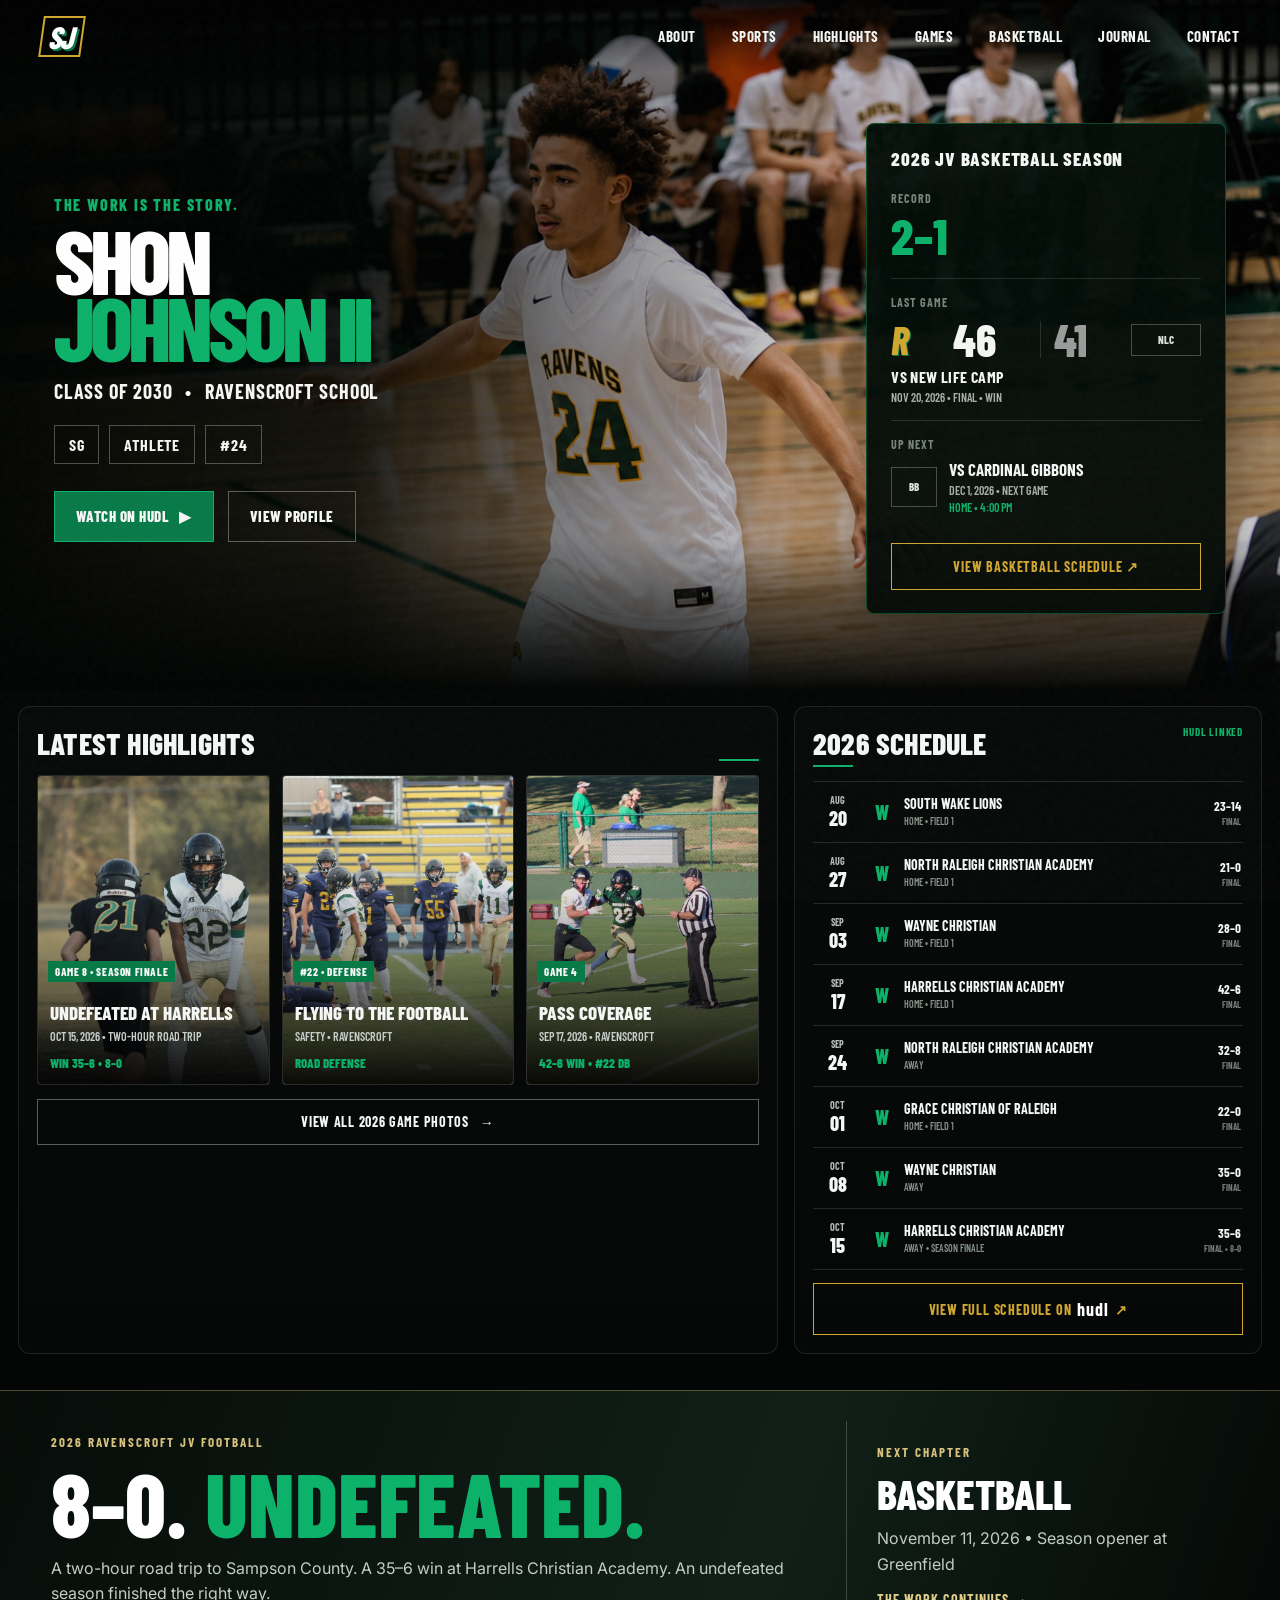
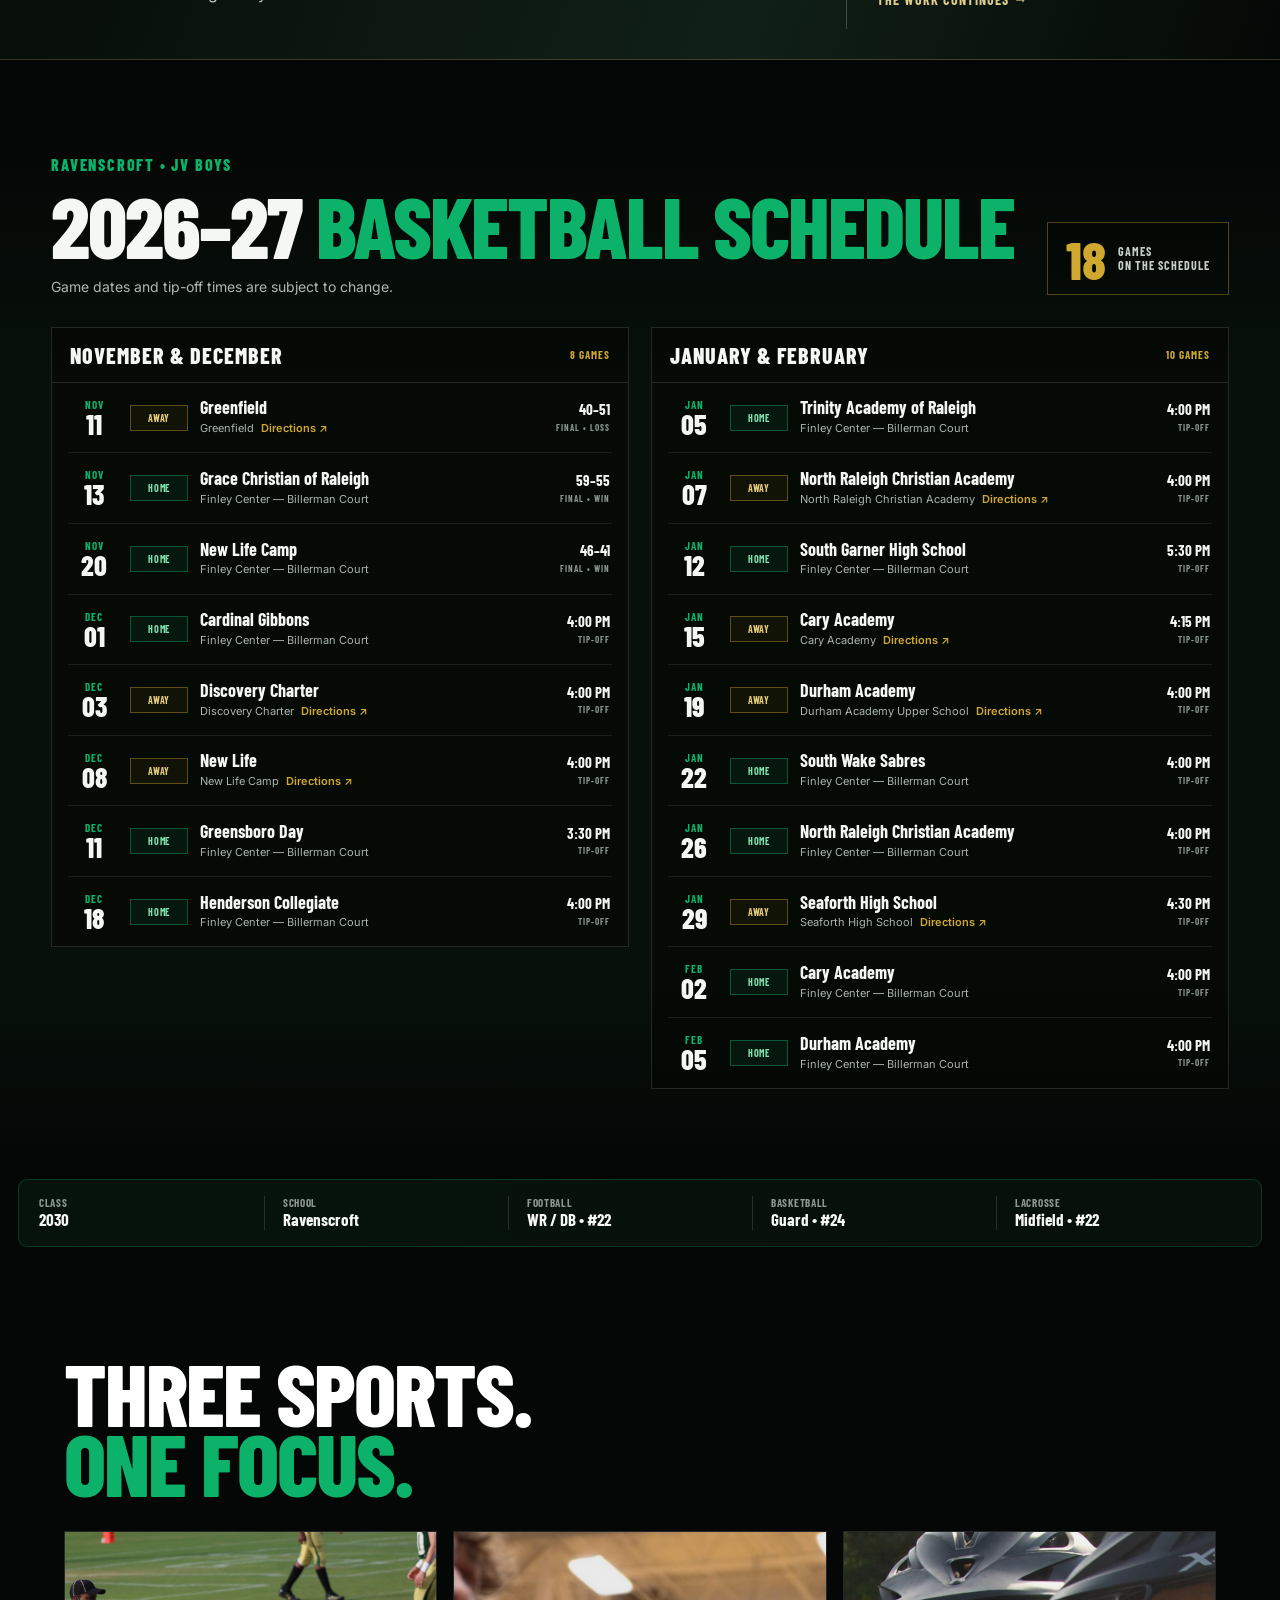
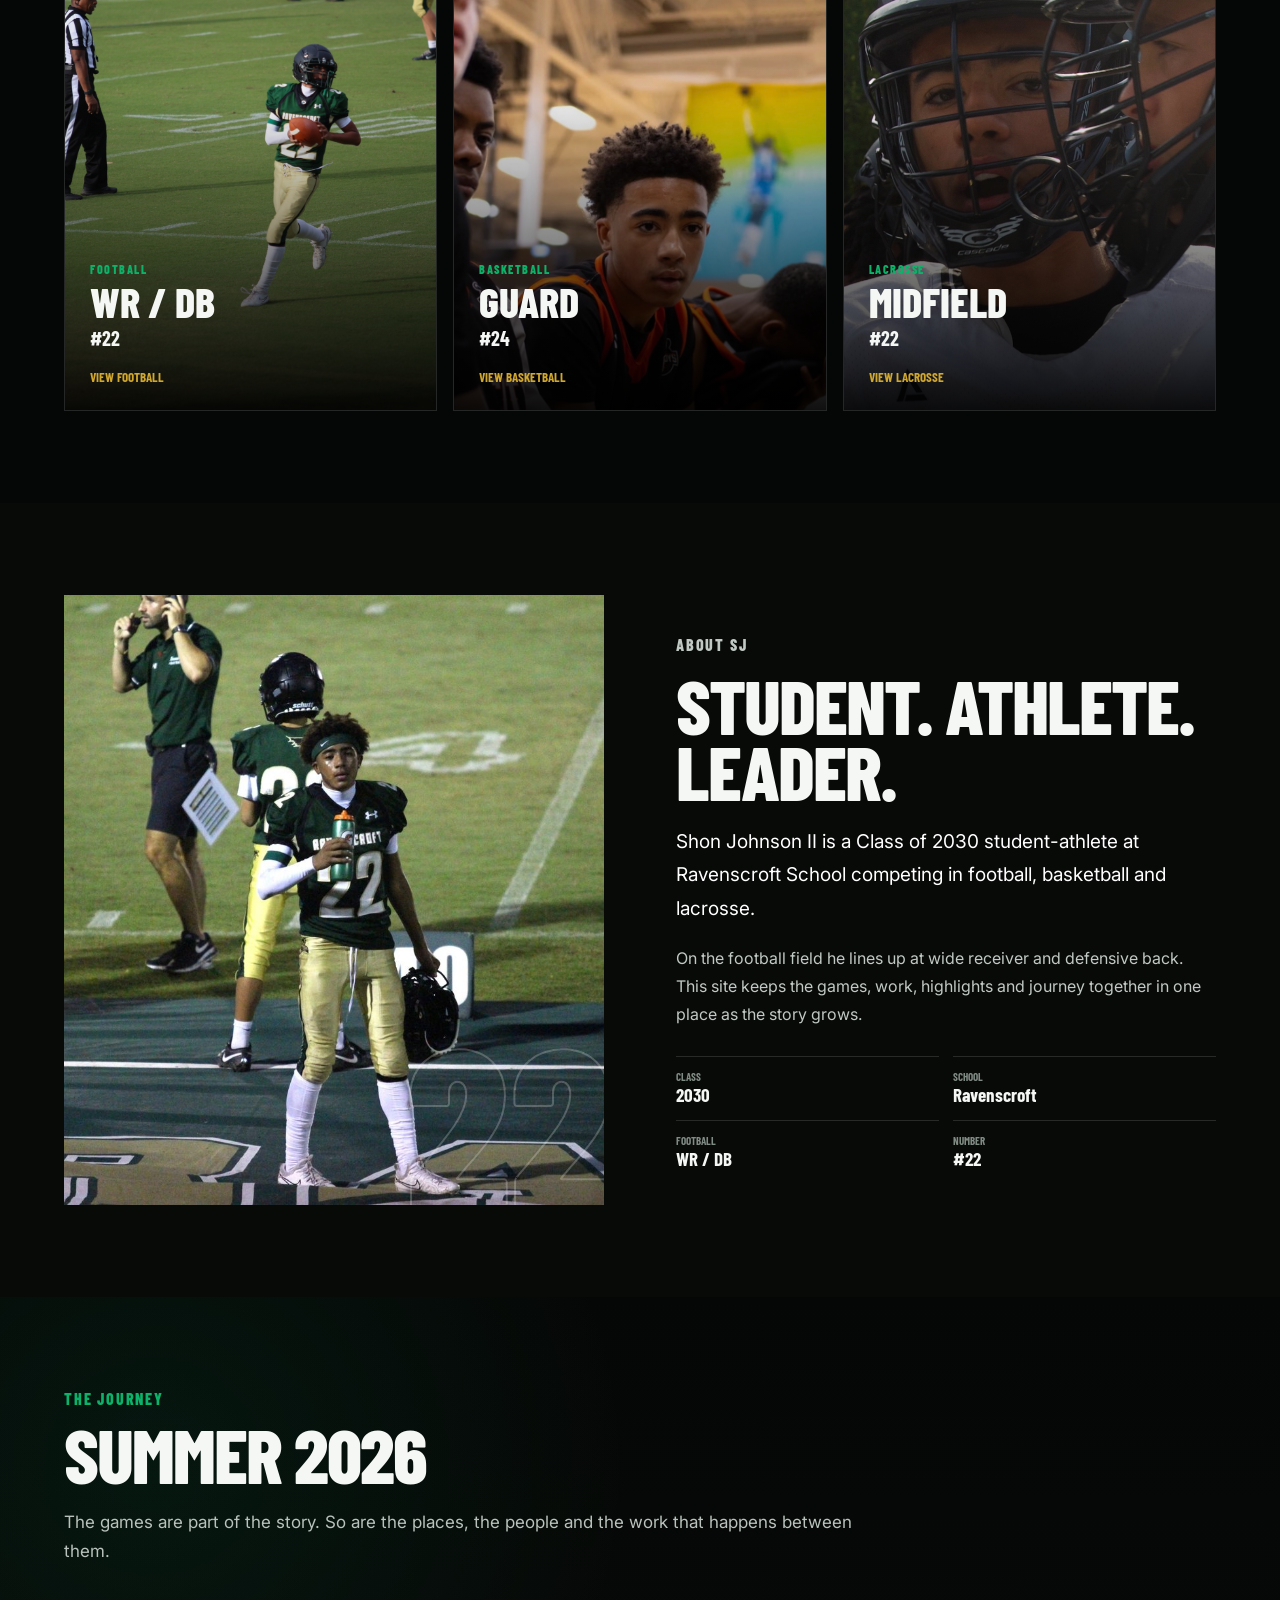
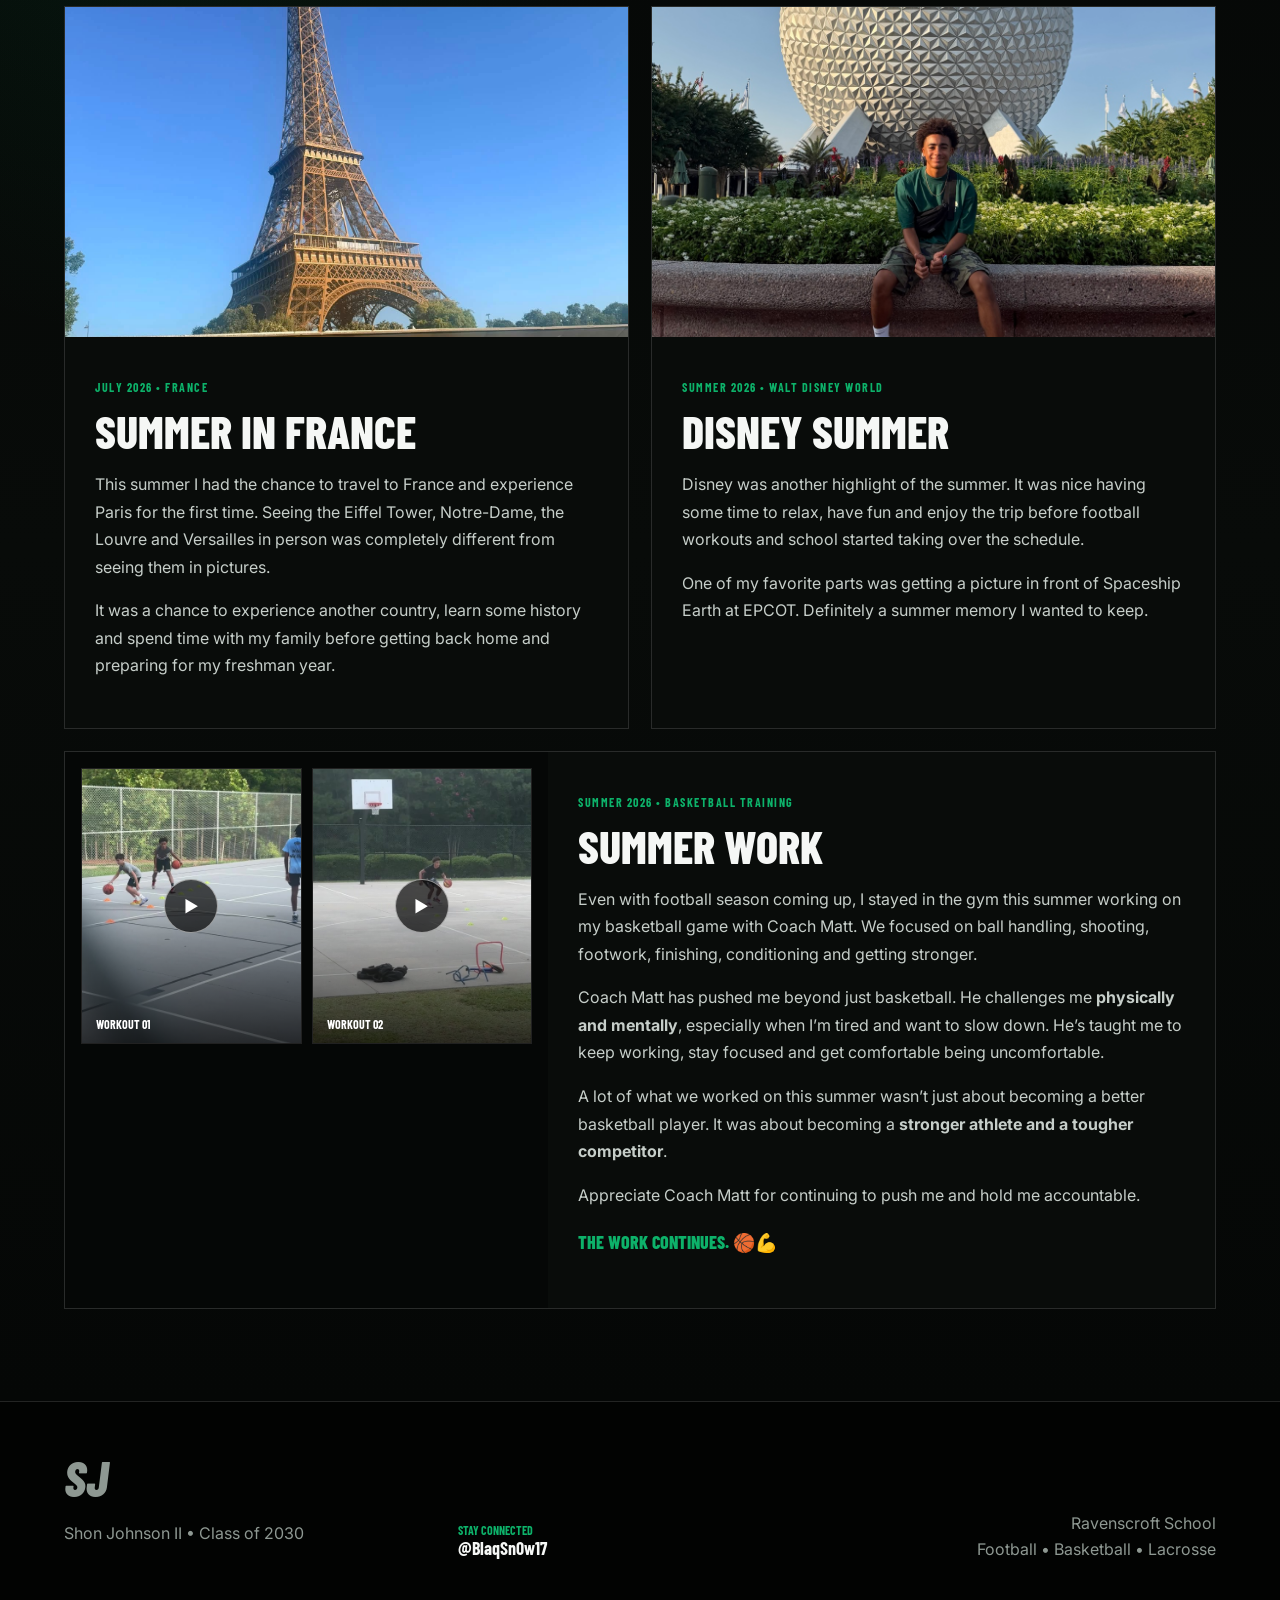
==== commit 75cbcd56: "Update basketball hero position and number" ====
--- a/index.html
+++ b/index.html
@@ -40,7 +40,7 @@
       <h1><span>SHON</span><span>JOHNSON II</span></h1>
       <p class="hero-meta">CLASS OF 2030 <b>•</b> RAVENSCROFT SCHOOL</p>
       <div class="position-pills">
-        <span>WR / DB</span><span>ATHLETE</span><span>#22</span>
+        <span>SG</span><span>ATHLETE</span><span>#24</span>
       </div>
       <div class="hero-actions">
         <a class="btn primary" href="https://www.hudl.com/profile/31421101/Shon-Johnson" target="_blank" rel="noopener">Watch on Hudl <b>▶</b></a>
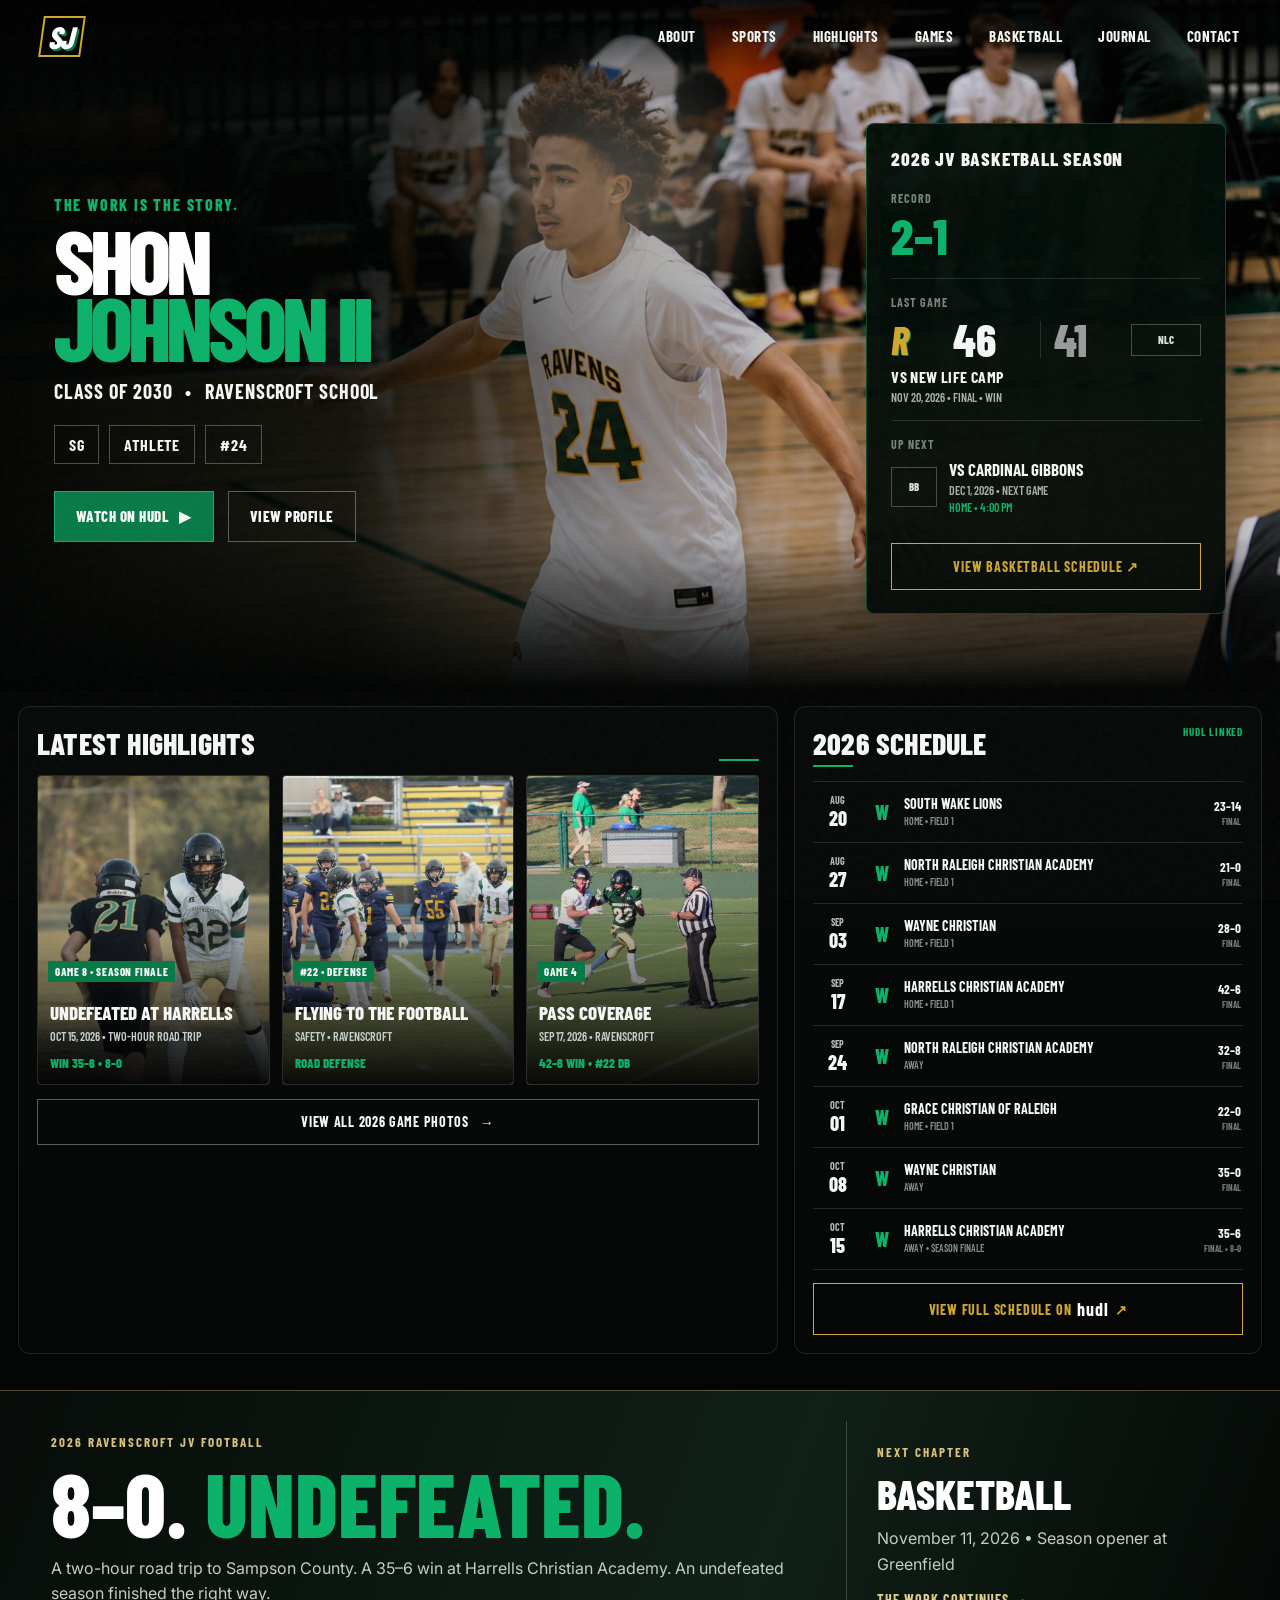
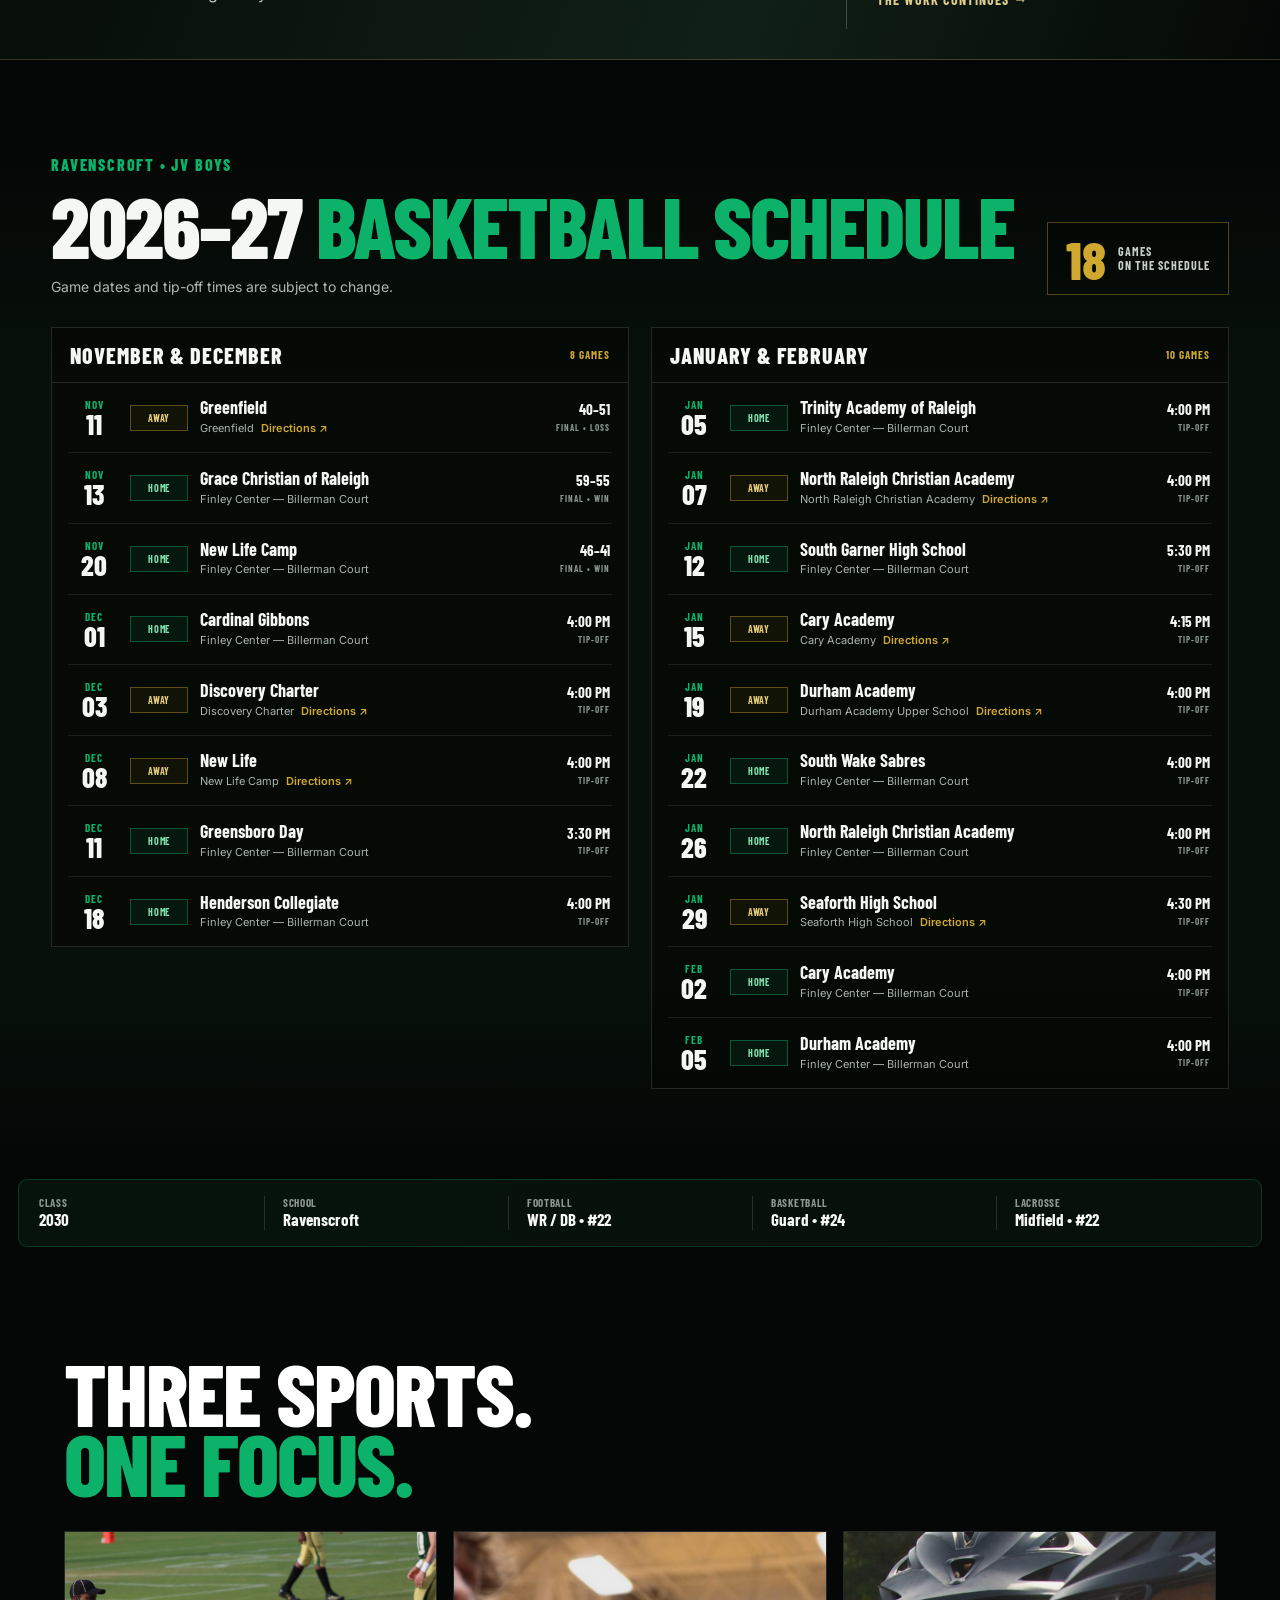
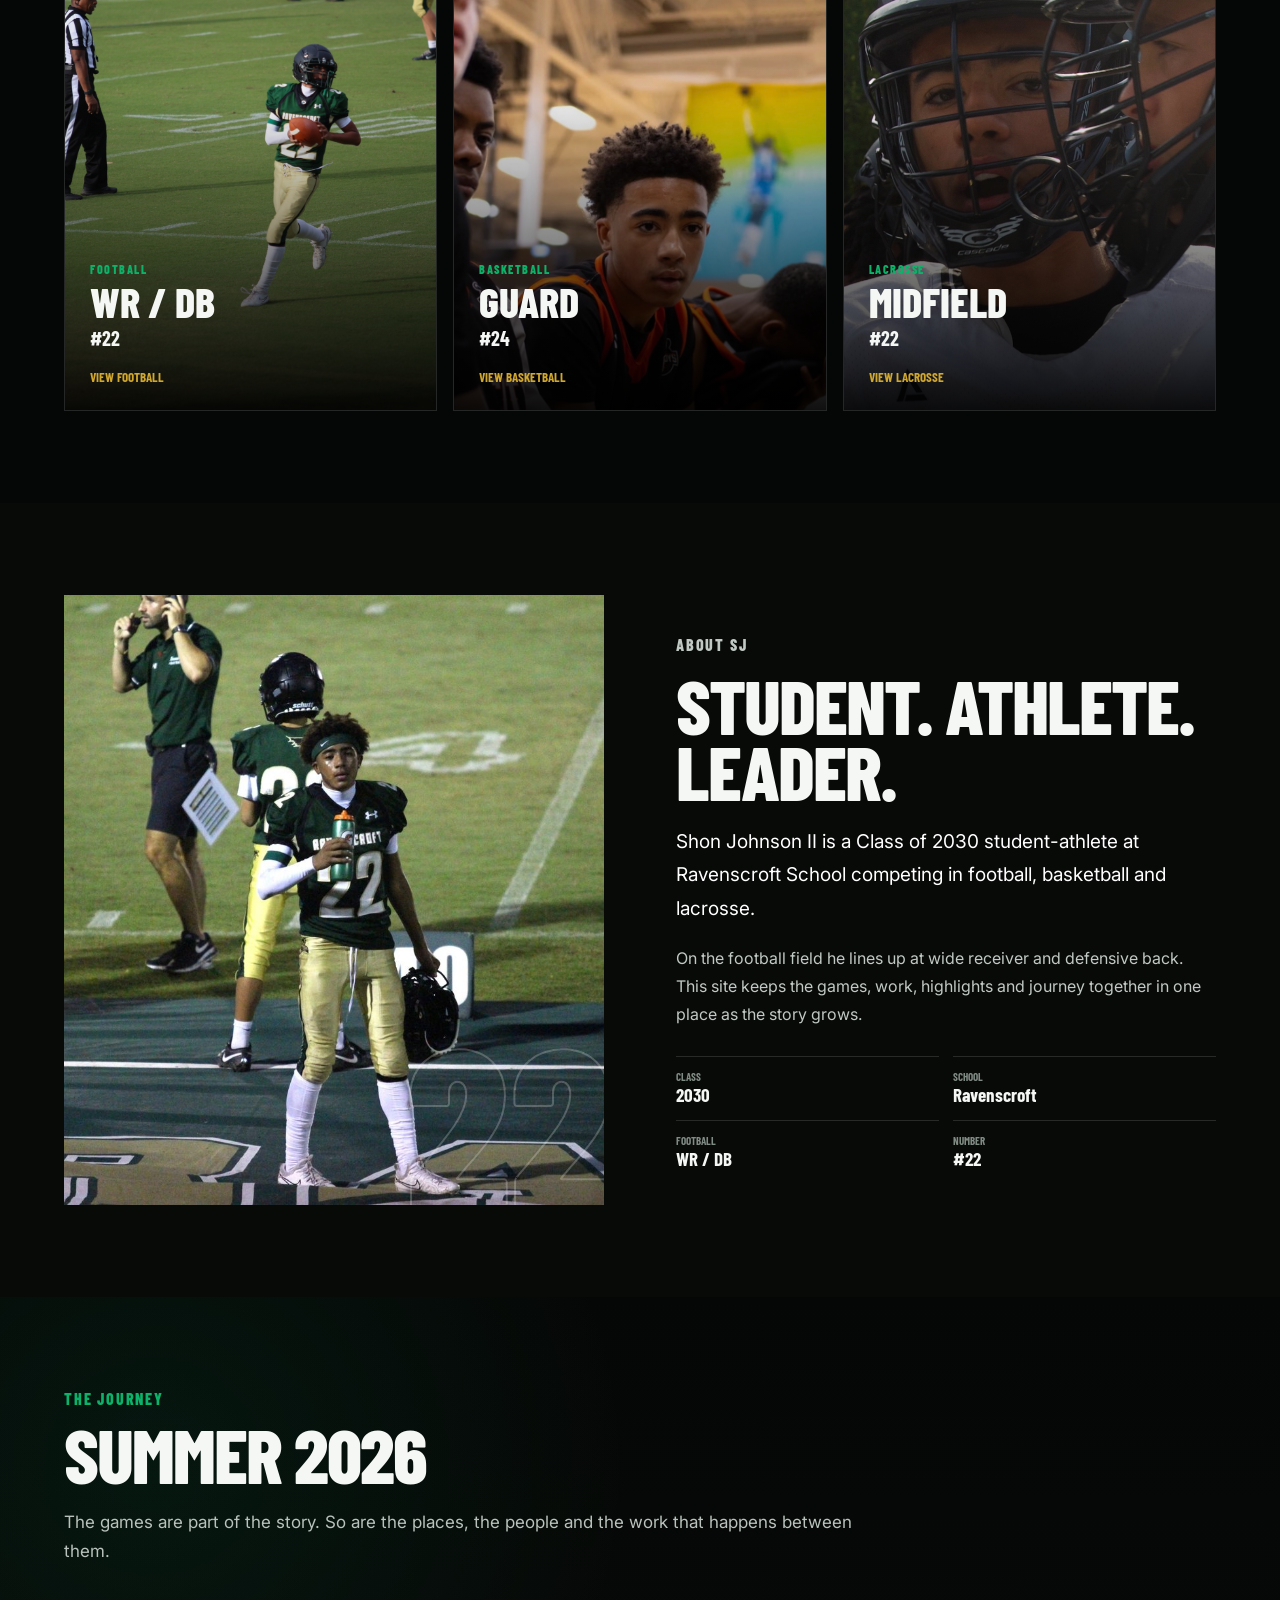
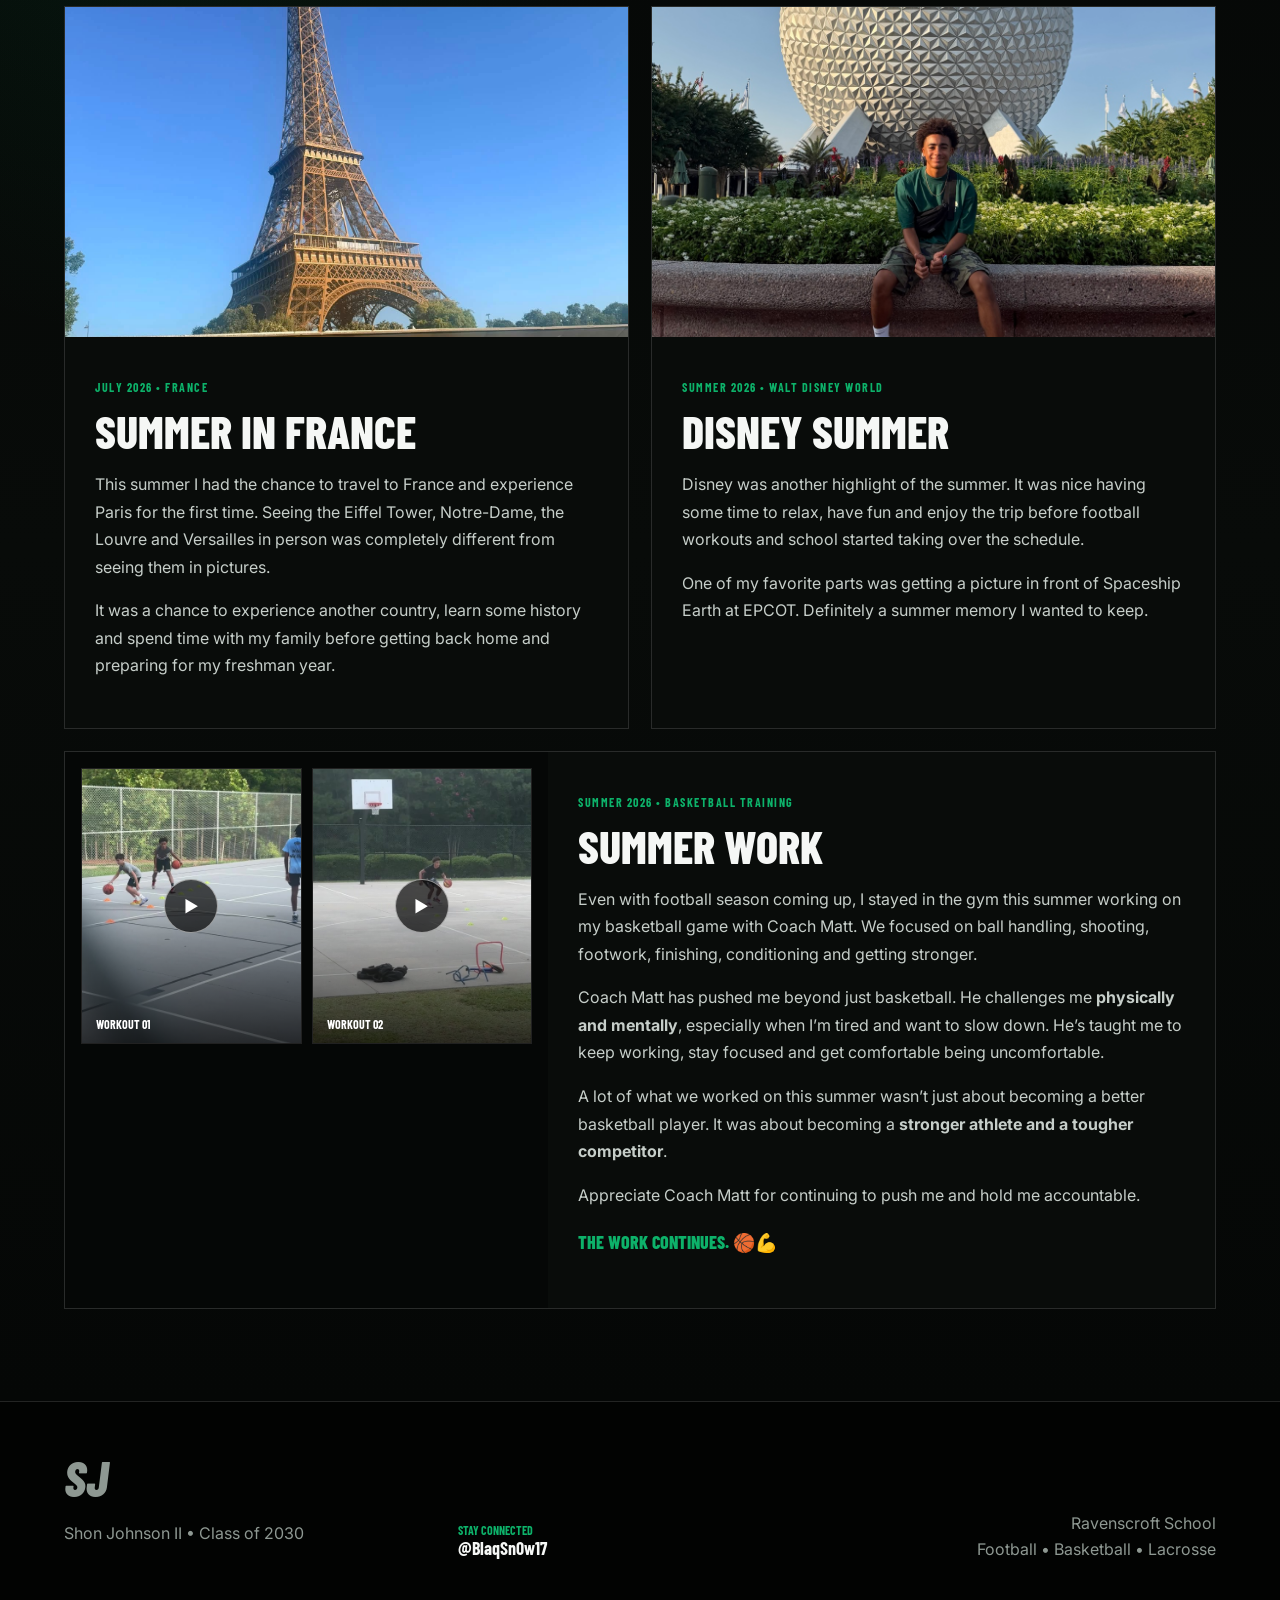
==== commit 24b038f3: "Refresh hero styling cache" ====
--- a/index.html
+++ b/index.html
@@ -11,7 +11,7 @@
   <link rel="preconnect" href="https://fonts.googleapis.com">
   <link rel="preconnect" href="https://fonts.gstatic.com" crossorigin>
   <link href="https://fonts.googleapis.com/css2?family=Archivo+Black&family=Barlow+Condensed:wght@400;500;600;700;800&family=Inter:wght@400;500;600&display=swap" rel="stylesheet">
-  <link rel="stylesheet" href="styles.css?v=hero-basketball-20261123-v3" />
+  <link rel="stylesheet" href="styles.css?v=hero-basketball-20261124-face-light-v4" />
 </head>
 <body>
 <div class="grain" aria-hidden="true"></div>
--- a/styles.css
+++ b/styles.css
@@ -776,3 +776,18 @@
     background-position: 30% center !important;
   }
 }
+
+/* Softly lift Shon's face in the basketball hero without changing the photo. */
+.hero-vignette {
+  background:
+    radial-gradient(ellipse 14% 24% at 48% 28%, rgba(255,244,224,.30) 0%, rgba(255,244,224,.16) 50%, rgba(255,244,224,0) 100%),
+    linear-gradient(90deg,rgba(1,4,2,.98) 0%,rgba(1,4,2,.88) 27%,rgba(1,4,2,.42) 48%,rgba(1,4,2,.08) 70%,rgba(1,4,2,.16) 100%),
+    linear-gradient(to top,#040605 0%,transparent 22%,rgba(0,0,0,.06) 100%) !important;
+}
+@media (max-width: 800px) {
+  .hero-vignette {
+    background:
+      radial-gradient(ellipse 18% 25% at 43% 20%, rgba(255,244,224,.30) 0%, rgba(255,244,224,.14) 50%, rgba(255,244,224,0) 100%),
+      linear-gradient(to bottom,rgba(0,0,0,.05) 0%,rgba(0,0,0,.12) 25%,rgba(0,0,0,.60) 58%,rgba(2,5,3,.92) 100%) !important;
+  }
+}
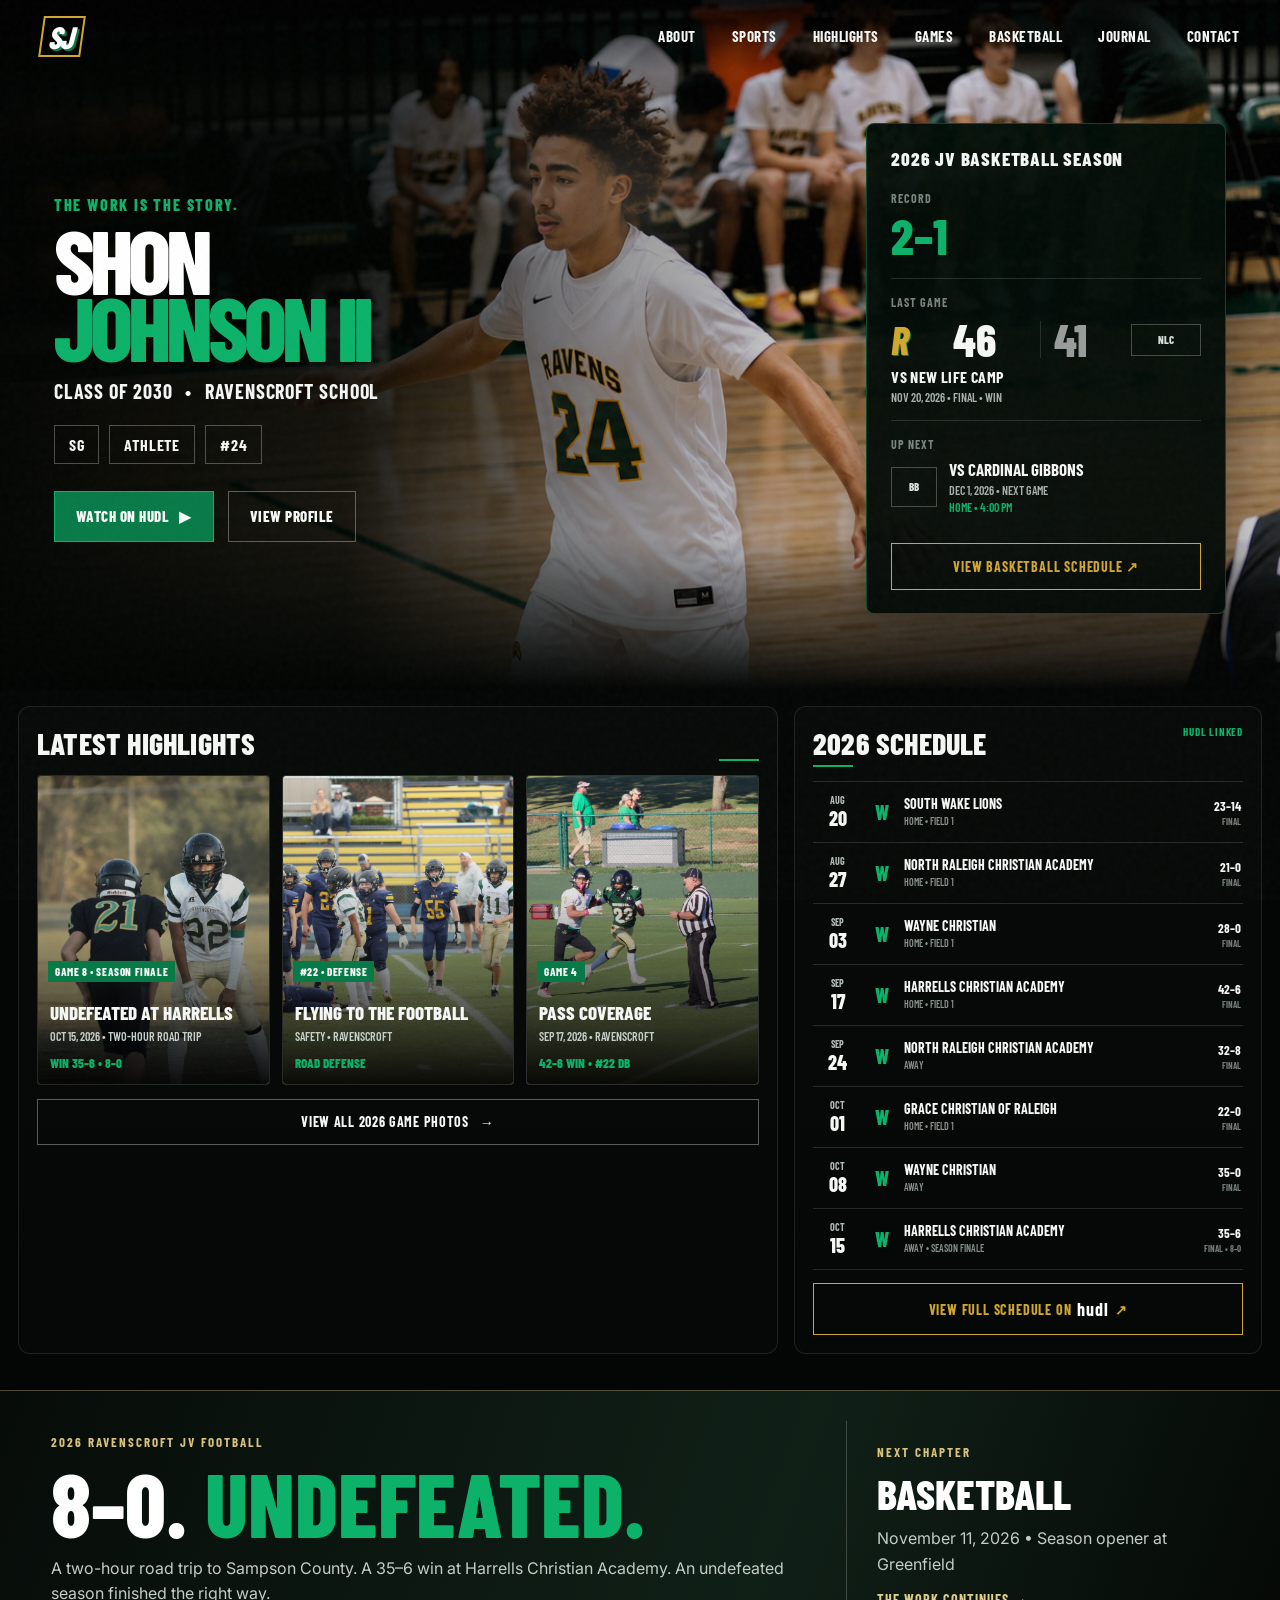
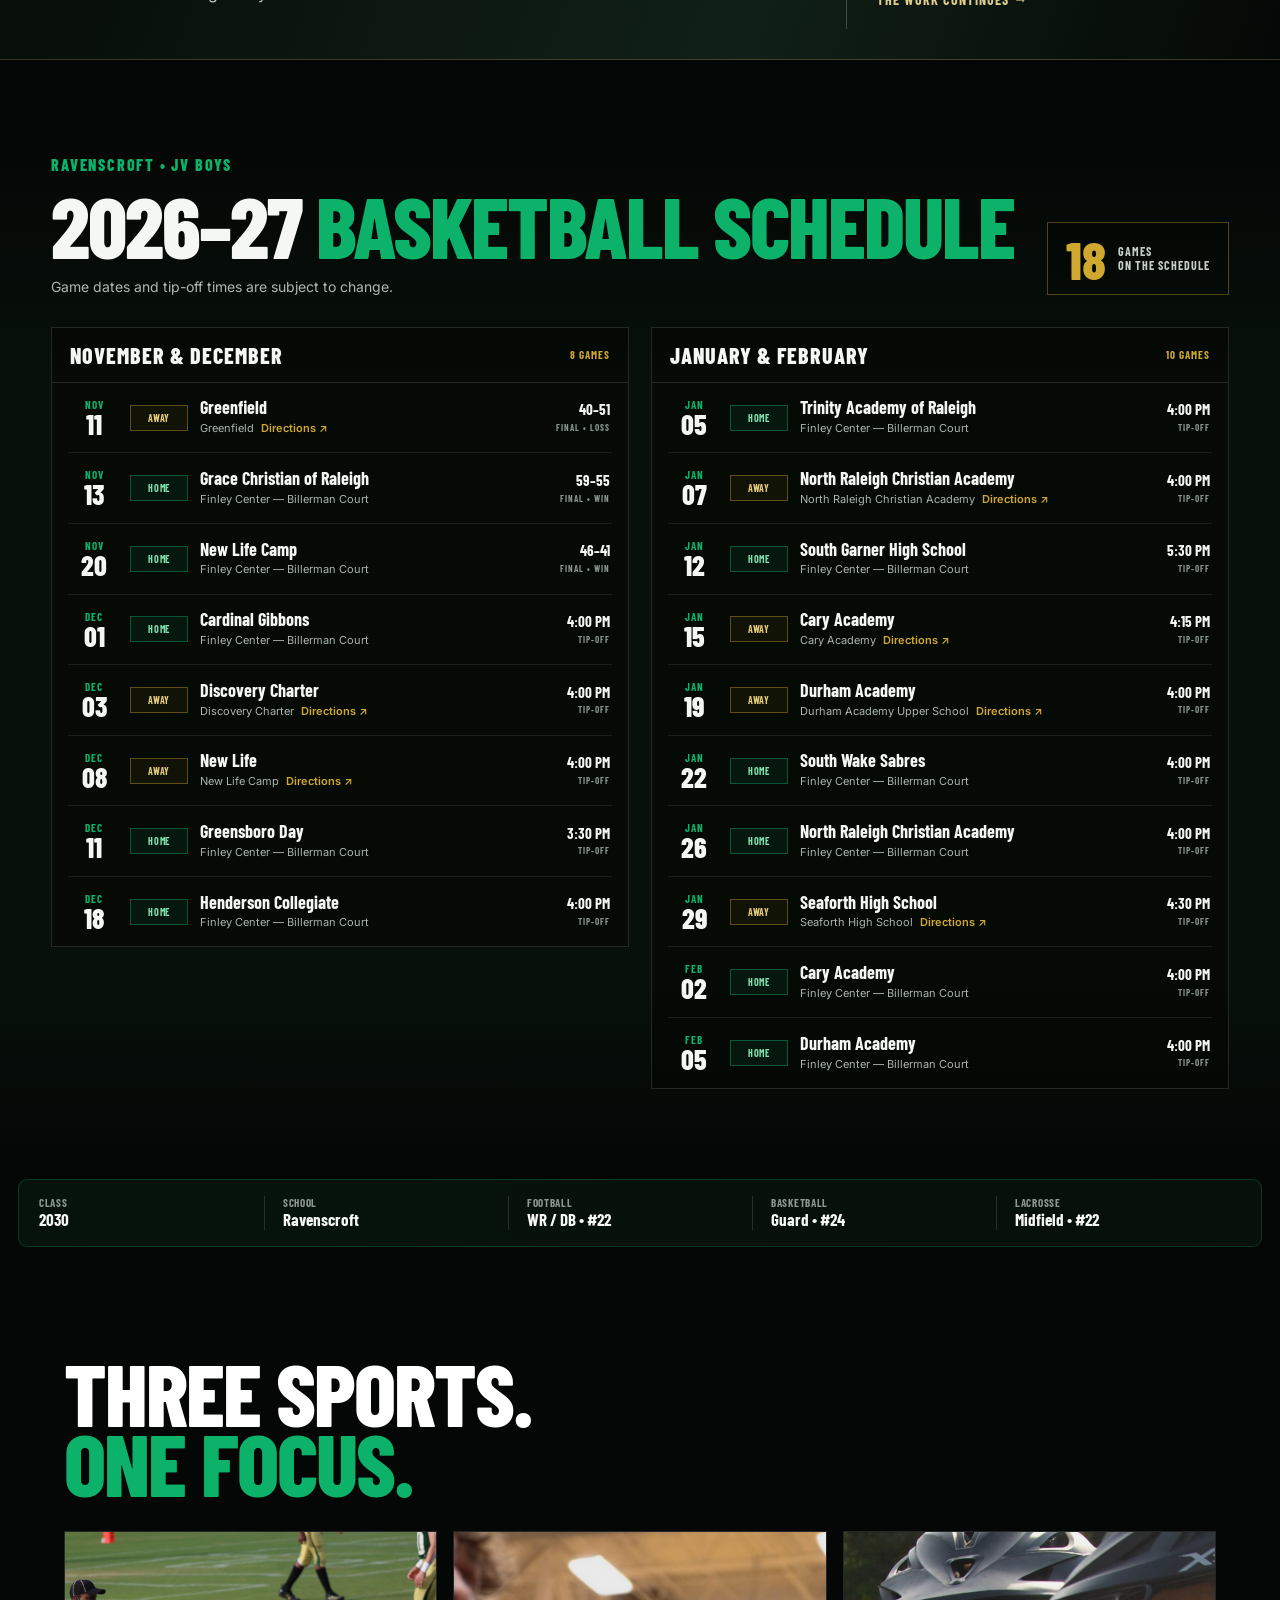
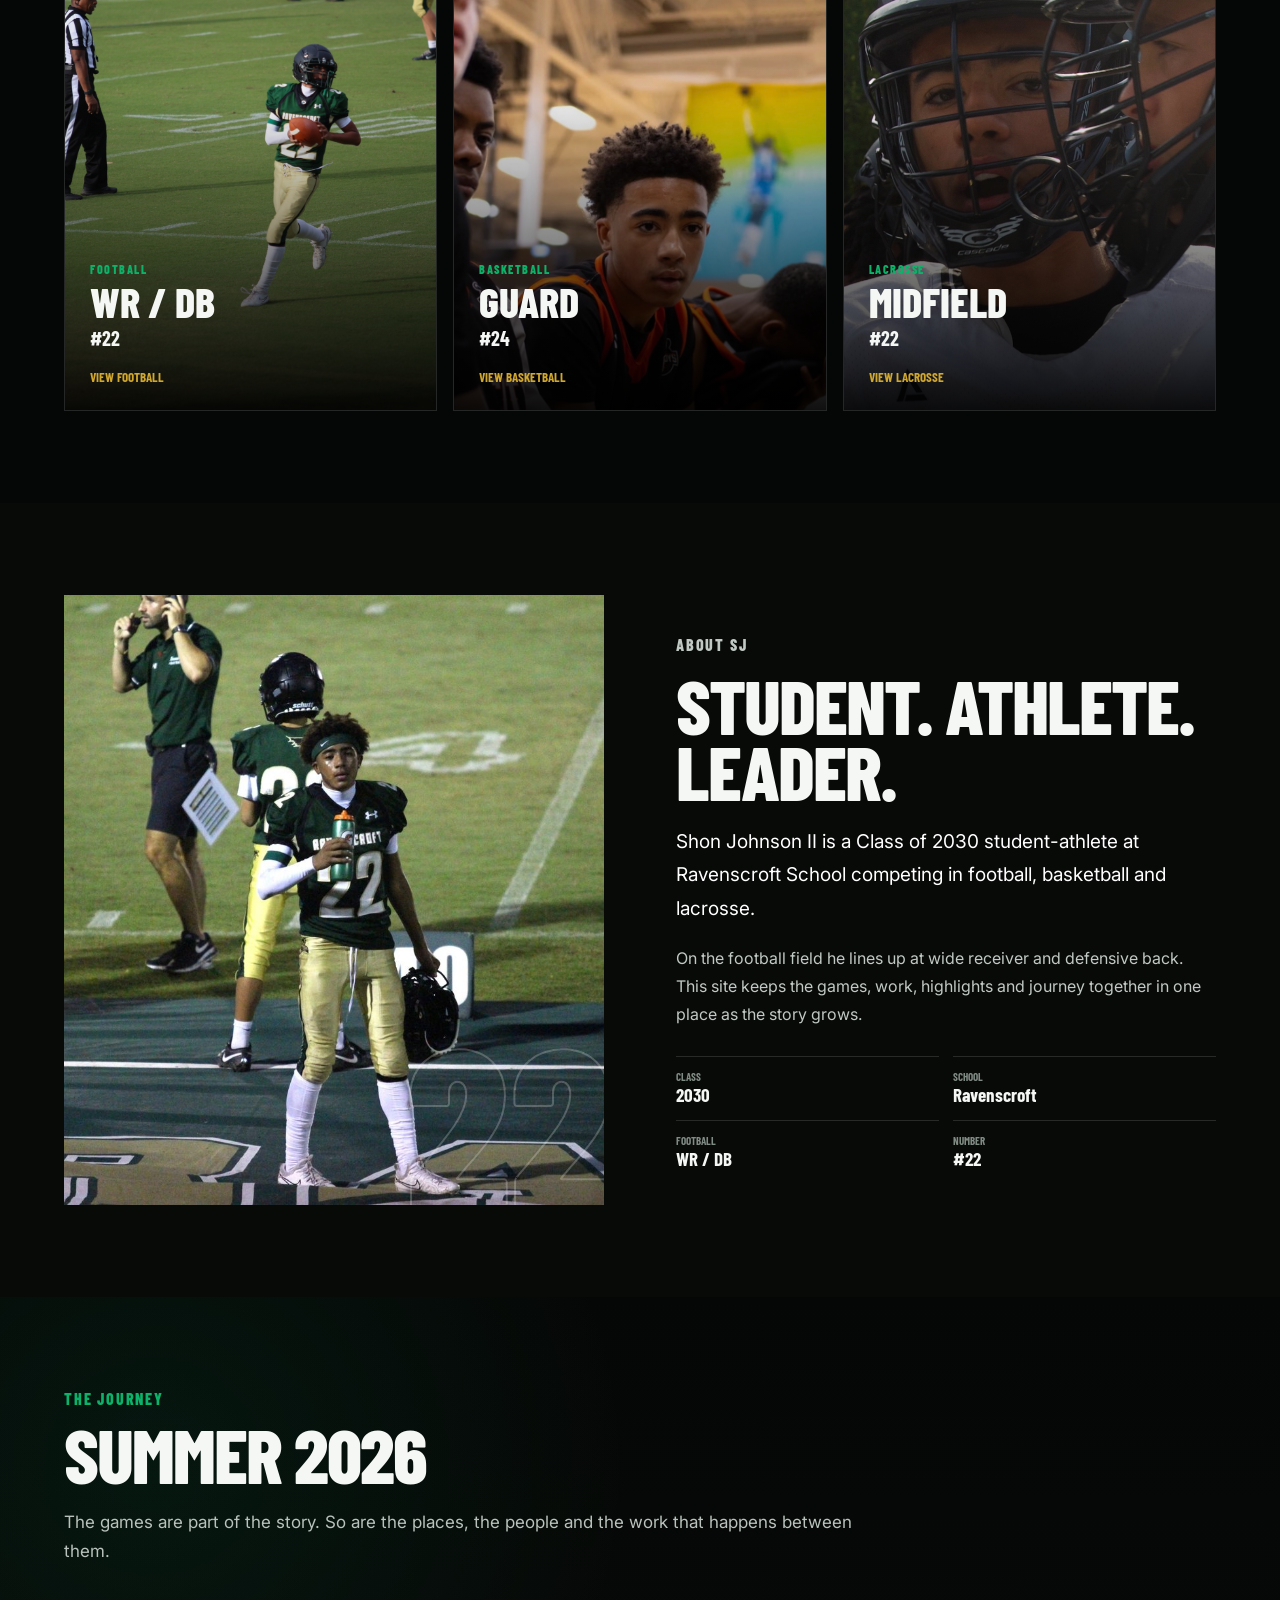
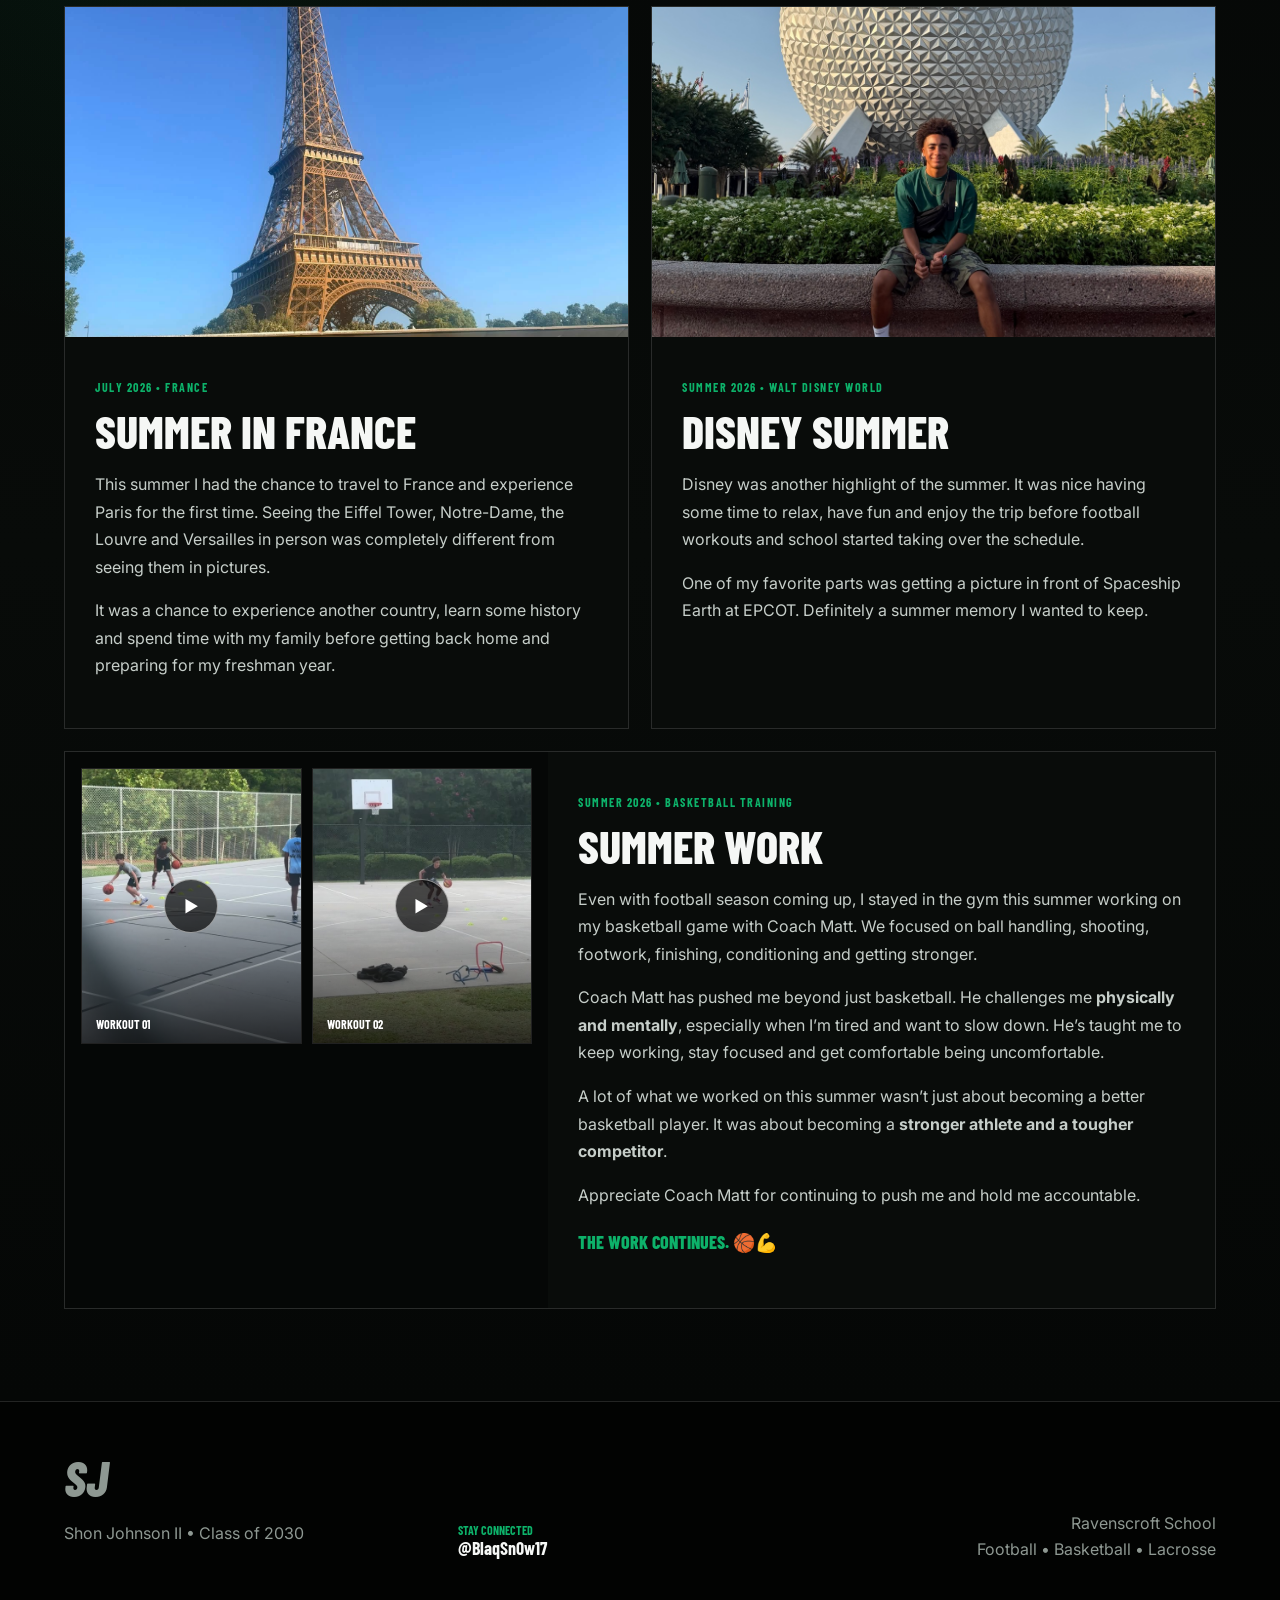
==== commit 083dc527: "Refresh softened hero lighting" ====
--- a/index.html
+++ b/index.html
@@ -11,7 +11,7 @@
   <link rel="preconnect" href="https://fonts.googleapis.com">
   <link rel="preconnect" href="https://fonts.gstatic.com" crossorigin>
   <link href="https://fonts.googleapis.com/css2?family=Archivo+Black&family=Barlow+Condensed:wght@400;500;600;700;800&family=Inter:wght@400;500;600&display=swap" rel="stylesheet">
-  <link rel="stylesheet" href="styles.css?v=hero-basketball-20261124-face-light-v4" />
+  <link rel="stylesheet" href="styles.css?v=hero-basketball-20261124-face-light-v5" />
 </head>
 <body>
 <div class="grain" aria-hidden="true"></div>
--- a/styles.css
+++ b/styles.css
@@ -780,14 +780,14 @@
 /* Softly lift Shon's face in the basketball hero without changing the photo. */
 .hero-vignette {
   background:
-    radial-gradient(ellipse 14% 24% at 48% 28%, rgba(255,244,224,.30) 0%, rgba(255,244,224,.16) 50%, rgba(255,244,224,0) 100%),
+    radial-gradient(ellipse 11% 17% at 48% 28%, rgba(255,244,224,.18) 0%, rgba(255,244,224,.08) 50%, rgba(255,244,224,0) 100%),
     linear-gradient(90deg,rgba(1,4,2,.98) 0%,rgba(1,4,2,.88) 27%,rgba(1,4,2,.42) 48%,rgba(1,4,2,.08) 70%,rgba(1,4,2,.16) 100%),
     linear-gradient(to top,#040605 0%,transparent 22%,rgba(0,0,0,.06) 100%) !important;
 }
 @media (max-width: 800px) {
   .hero-vignette {
     background:
-      radial-gradient(ellipse 18% 25% at 43% 20%, rgba(255,244,224,.30) 0%, rgba(255,244,224,.14) 50%, rgba(255,244,224,0) 100%),
+      radial-gradient(ellipse 13% 17% at 43% 20%, rgba(255,244,224,.20) 0%, rgba(255,244,224,.08) 50%, rgba(255,244,224,0) 100%),
       linear-gradient(to bottom,rgba(0,0,0,.05) 0%,rgba(0,0,0,.12) 25%,rgba(0,0,0,.60) 58%,rgba(2,5,3,.92) 100%) !important;
   }
 }
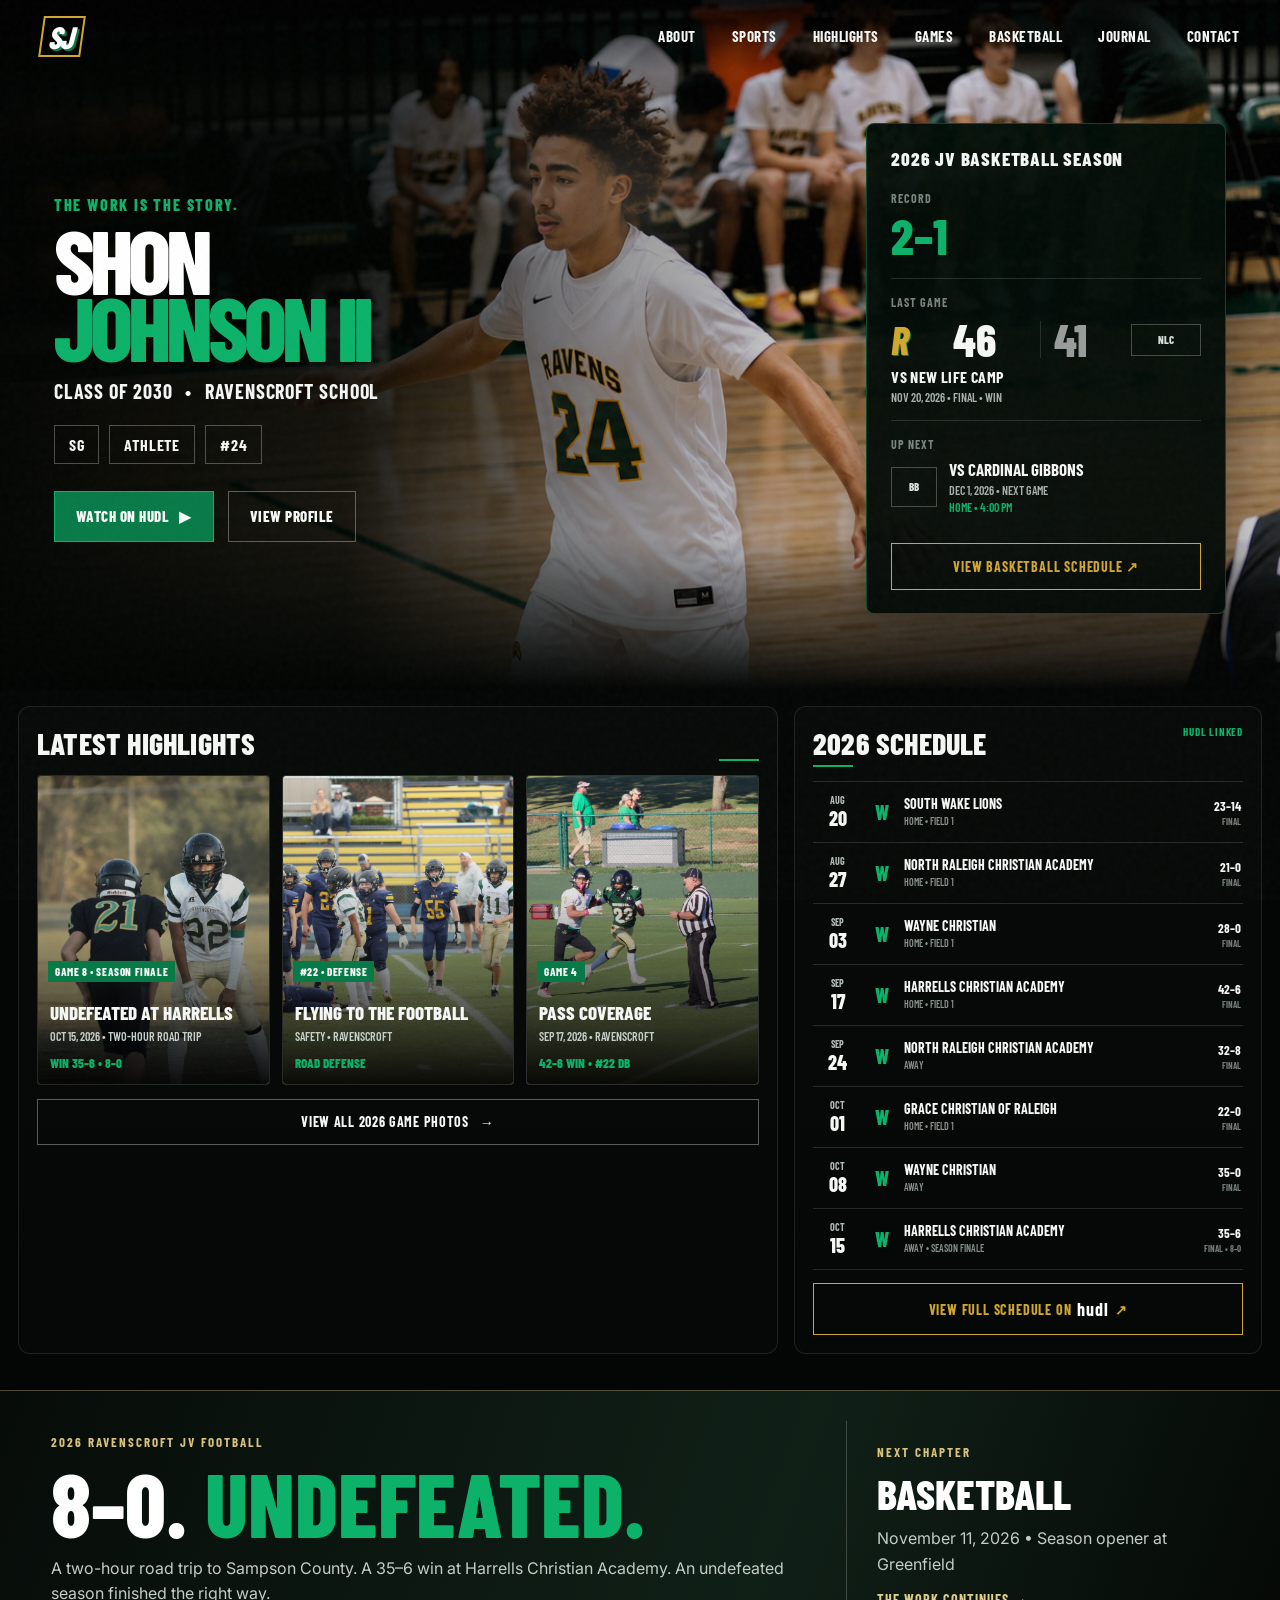
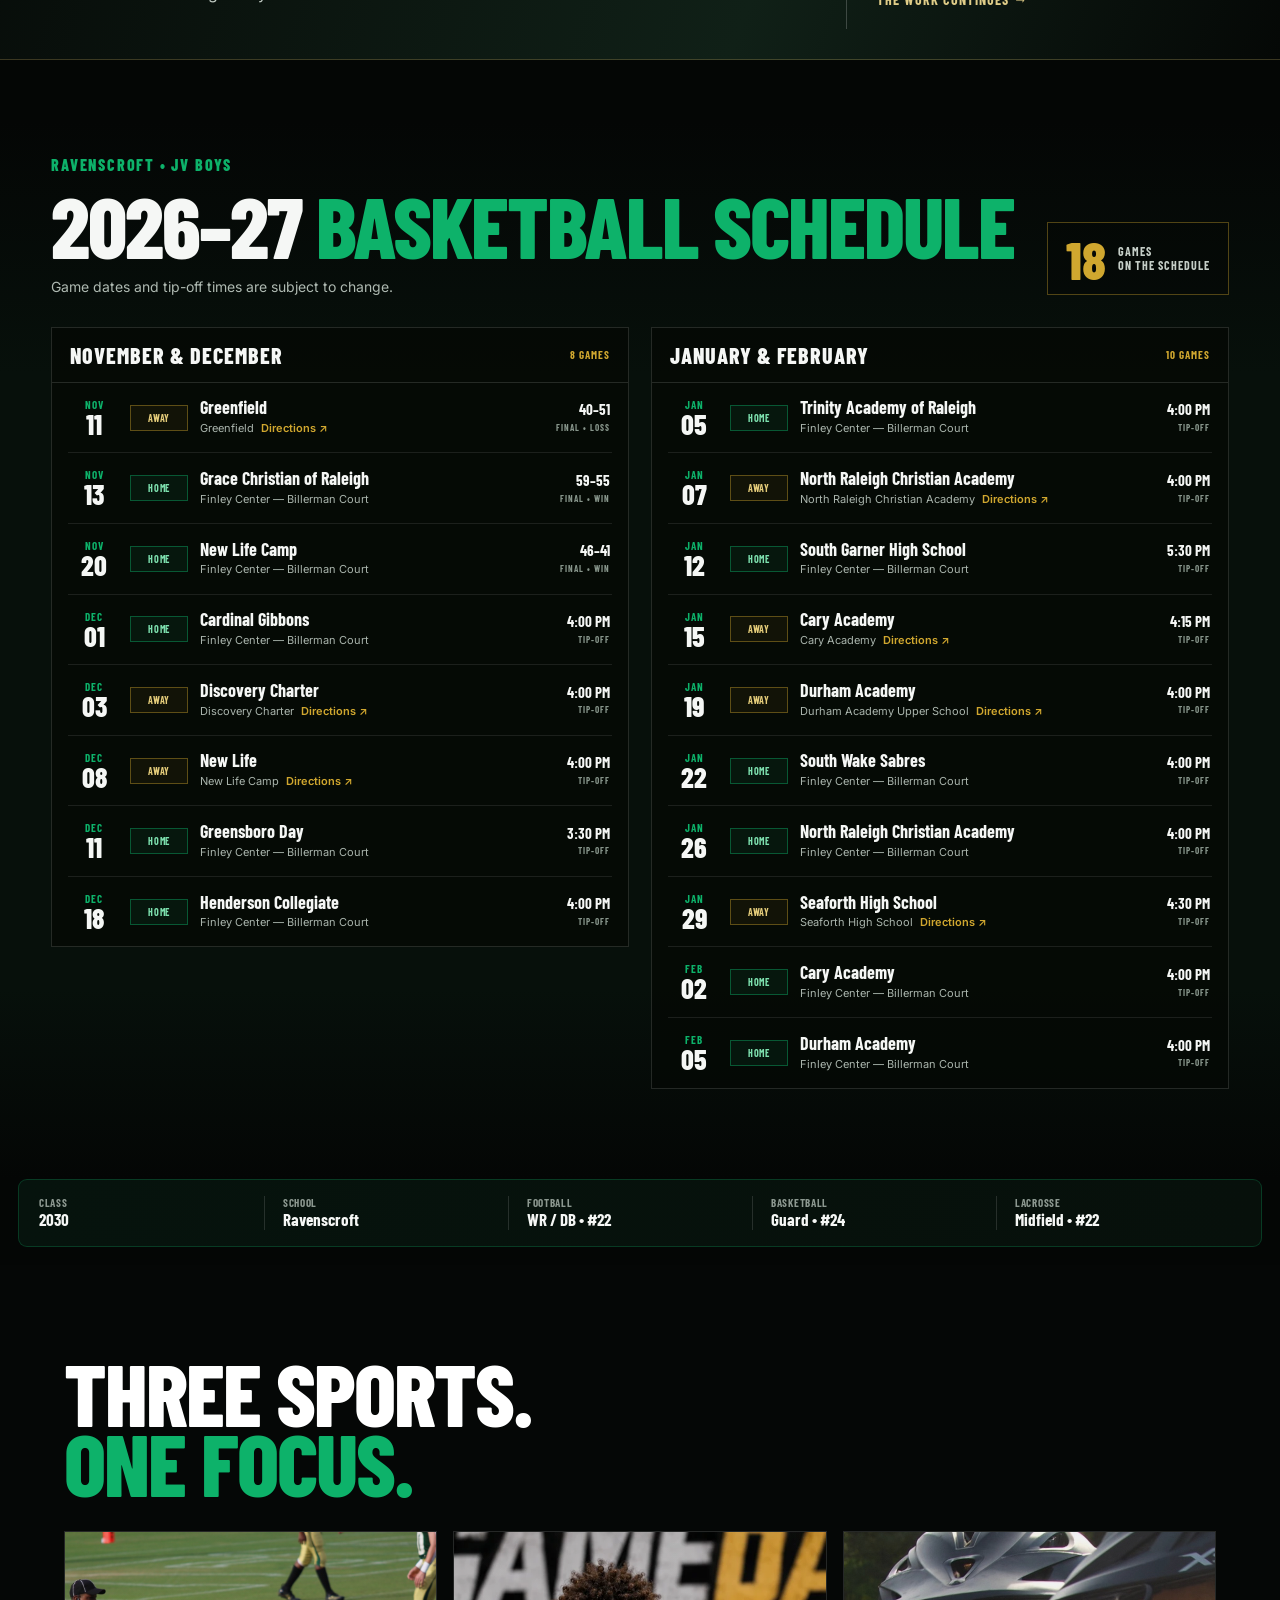
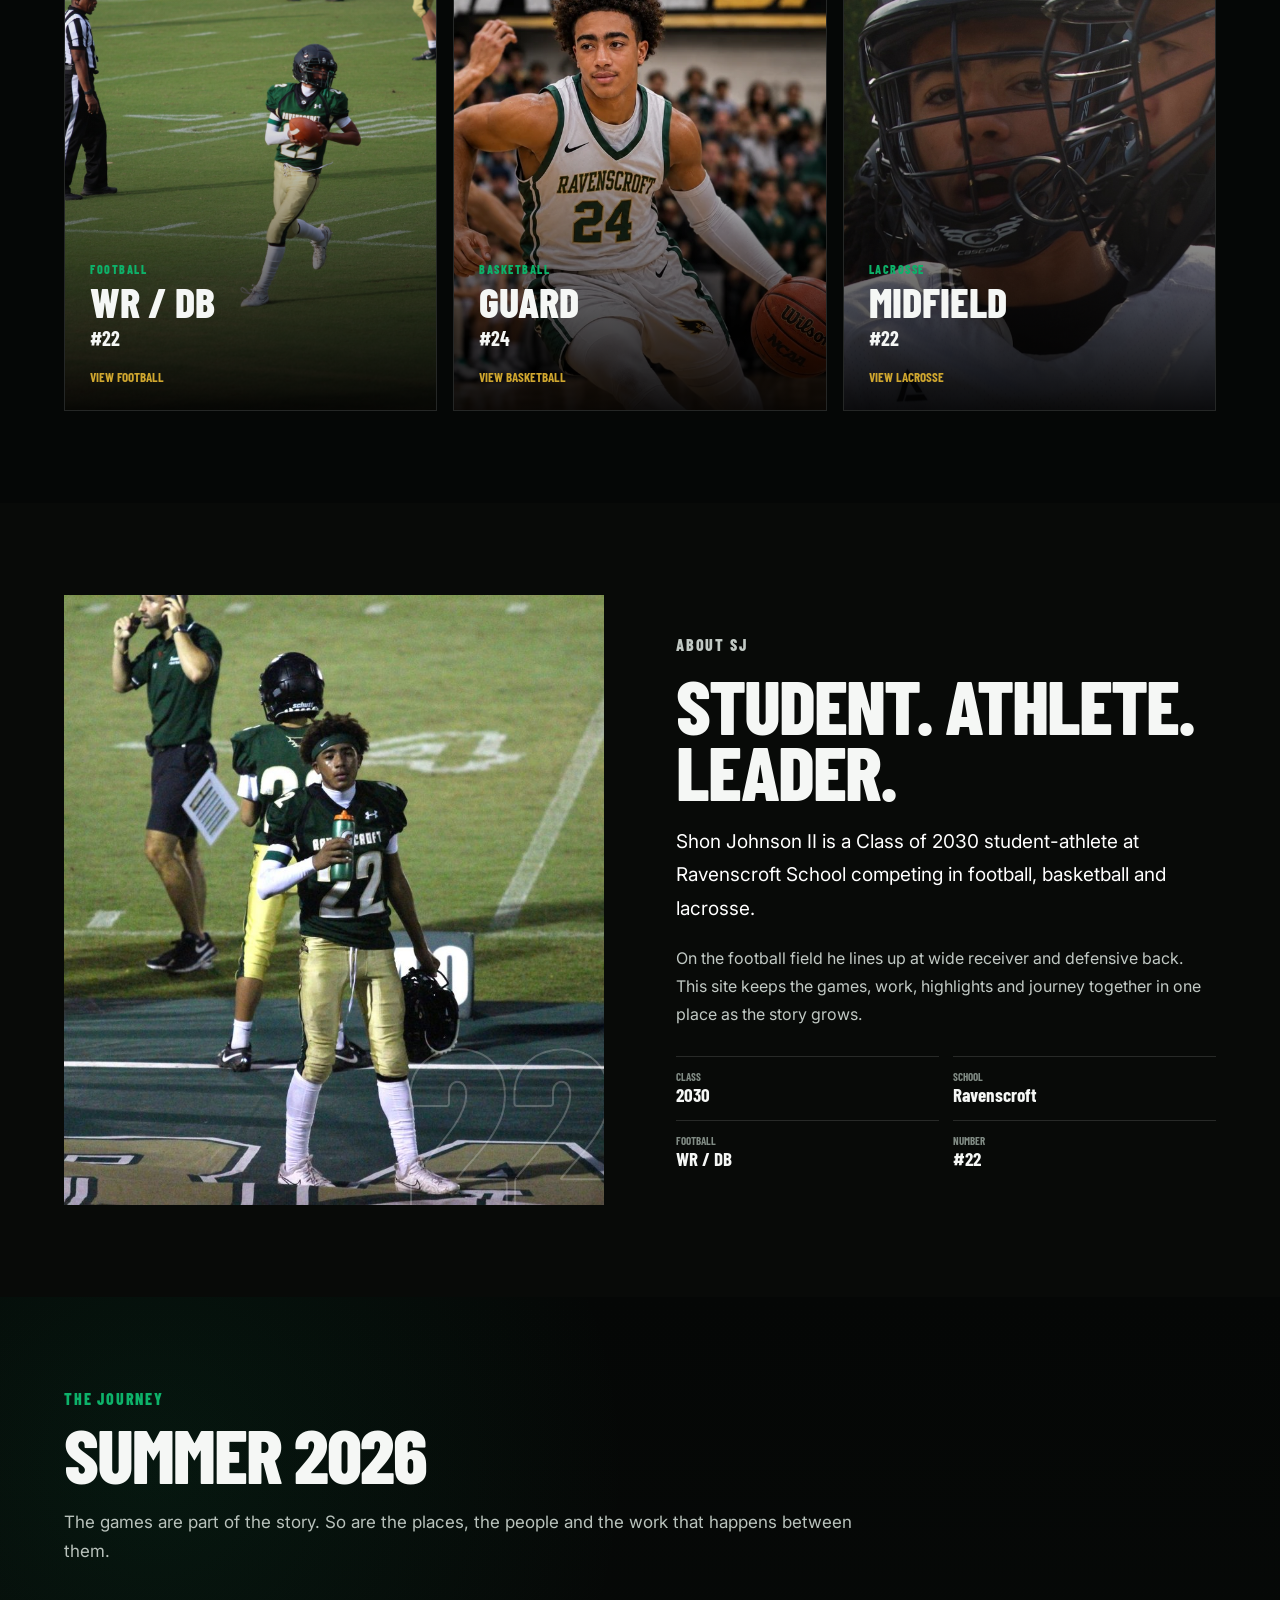
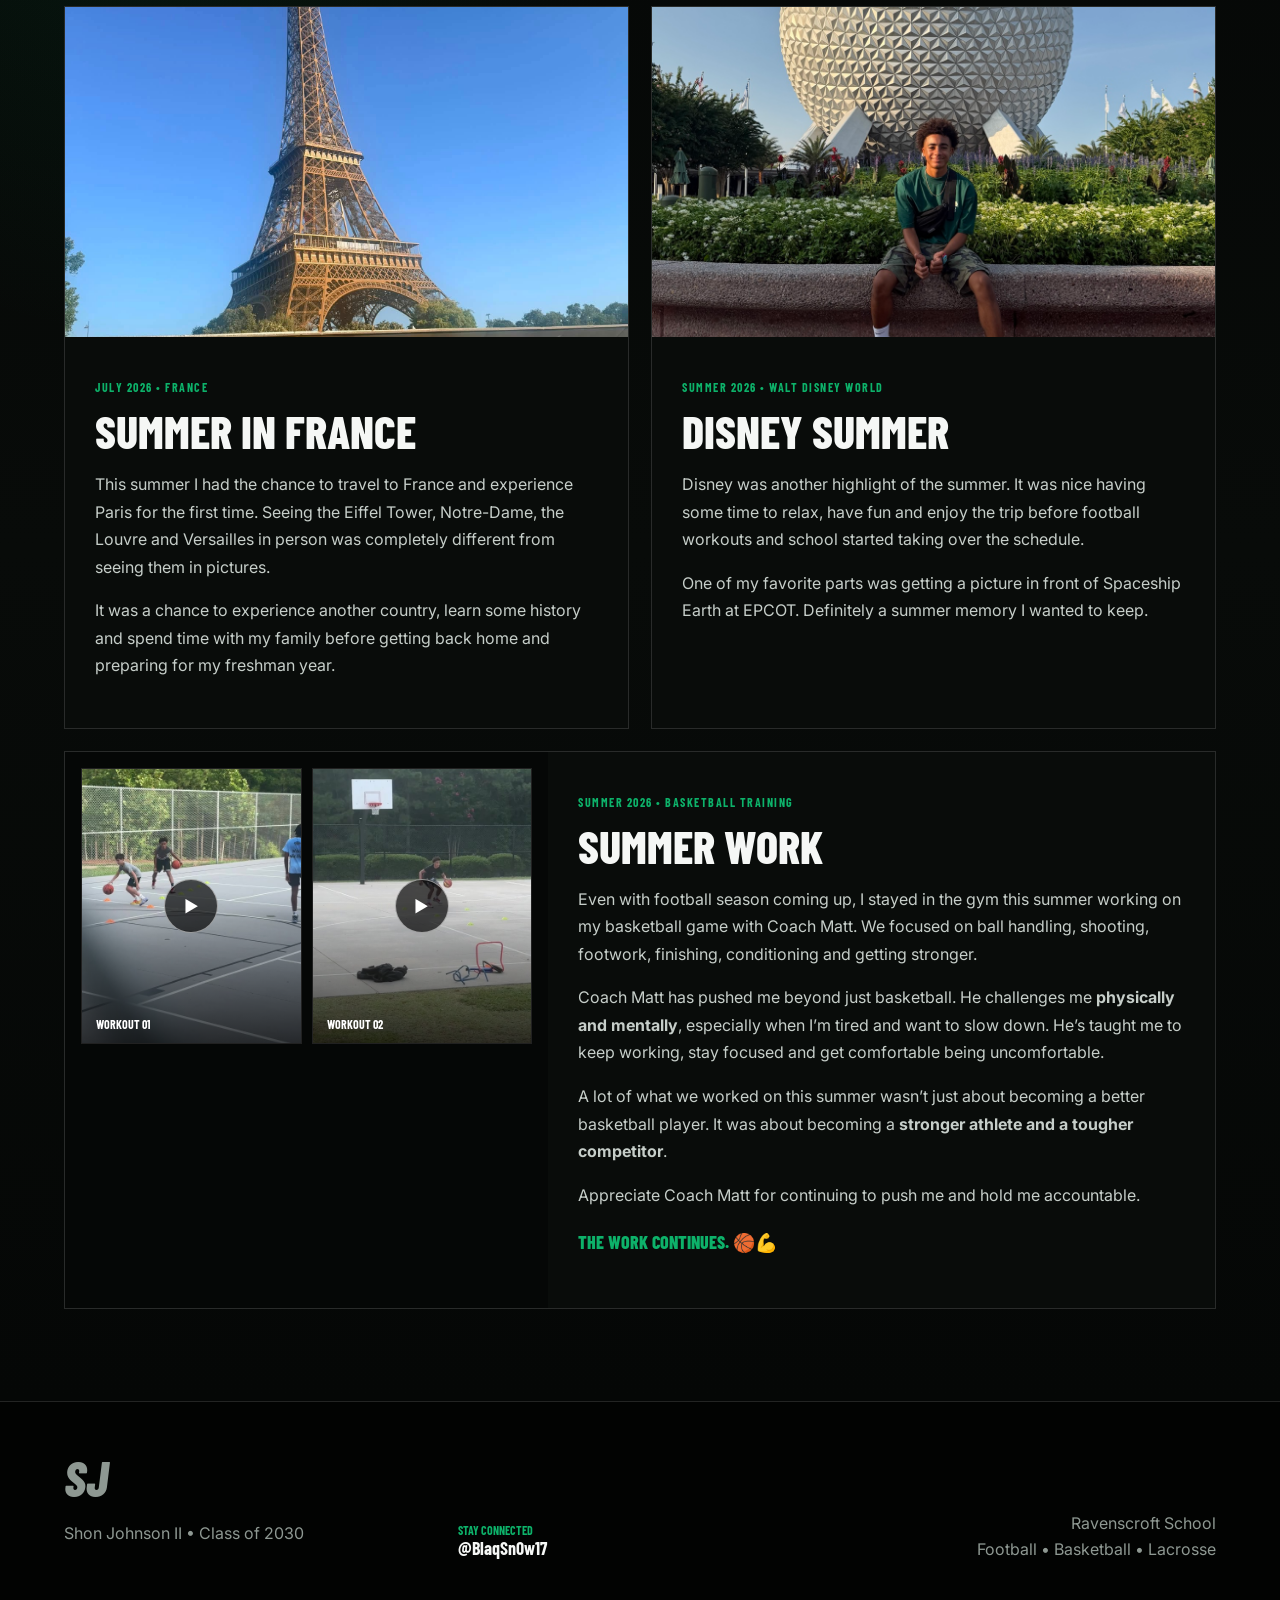
==== commit cc8b8c17: "Update basketball sport card photo" ====
--- a/index.html
+++ b/index.html
@@ -11,7 +11,7 @@
   <link rel="preconnect" href="https://fonts.googleapis.com">
   <link rel="preconnect" href="https://fonts.gstatic.com" crossorigin>
   <link href="https://fonts.googleapis.com/css2?family=Archivo+Black&family=Barlow+Condensed:wght@400;500;600;700;800&family=Inter:wght@400;500;600&display=swap" rel="stylesheet">
-  <link rel="stylesheet" href="styles.css?v=hero-basketball-20261124-face-light-v5" />
+  <link rel="stylesheet" href="styles.css?v=hero-basketball-20261124-face-light-v6" />
 </head>
 <body>
 <div class="grain" aria-hidden="true"></div>
@@ -353,7 +353,7 @@
         <div class="sport-copy"><span>FOOTBALL</span><h3>WR / DB</h3><p>#22</p><a href="#highlights">View Football</a></div>
       </article>
       <article class="sport-card basketball reveal">
-        <img src="assets/basketball-action.jpeg" alt="Shon Johnson II playing basketball">
+        <img src="assets/basketball-card-new-life.webp" alt="Shon Johnson II playing basketball">
         <div class="sport-overlay"></div>
         <div class="sport-copy"><span>BASKETBALL</span><h3>GUARD</h3><p>#24</p><a href="#highlights">View Basketball</a></div>
       </article>
--- a/styles.css
+++ b/styles.css
@@ -492,17 +492,15 @@
   width:100%;
   height:100%;
   object-fit:cover;
-  object-position:56% 46%;
-  transform:scale(1.38);
-  transform-origin:56% 46%;
+  object-position:54% 4%;
+  transform:none;
 }
 
 /* Slightly tighter crop on phones */
 @media (max-width:800px){
   .sport-card.basketball img{
-    object-position:56% 44%;
-    transform:scale(1.42);
-    transform-origin:56% 44%;
+    object-position:54% 3%;
+    transform:none;
   }
 }
 
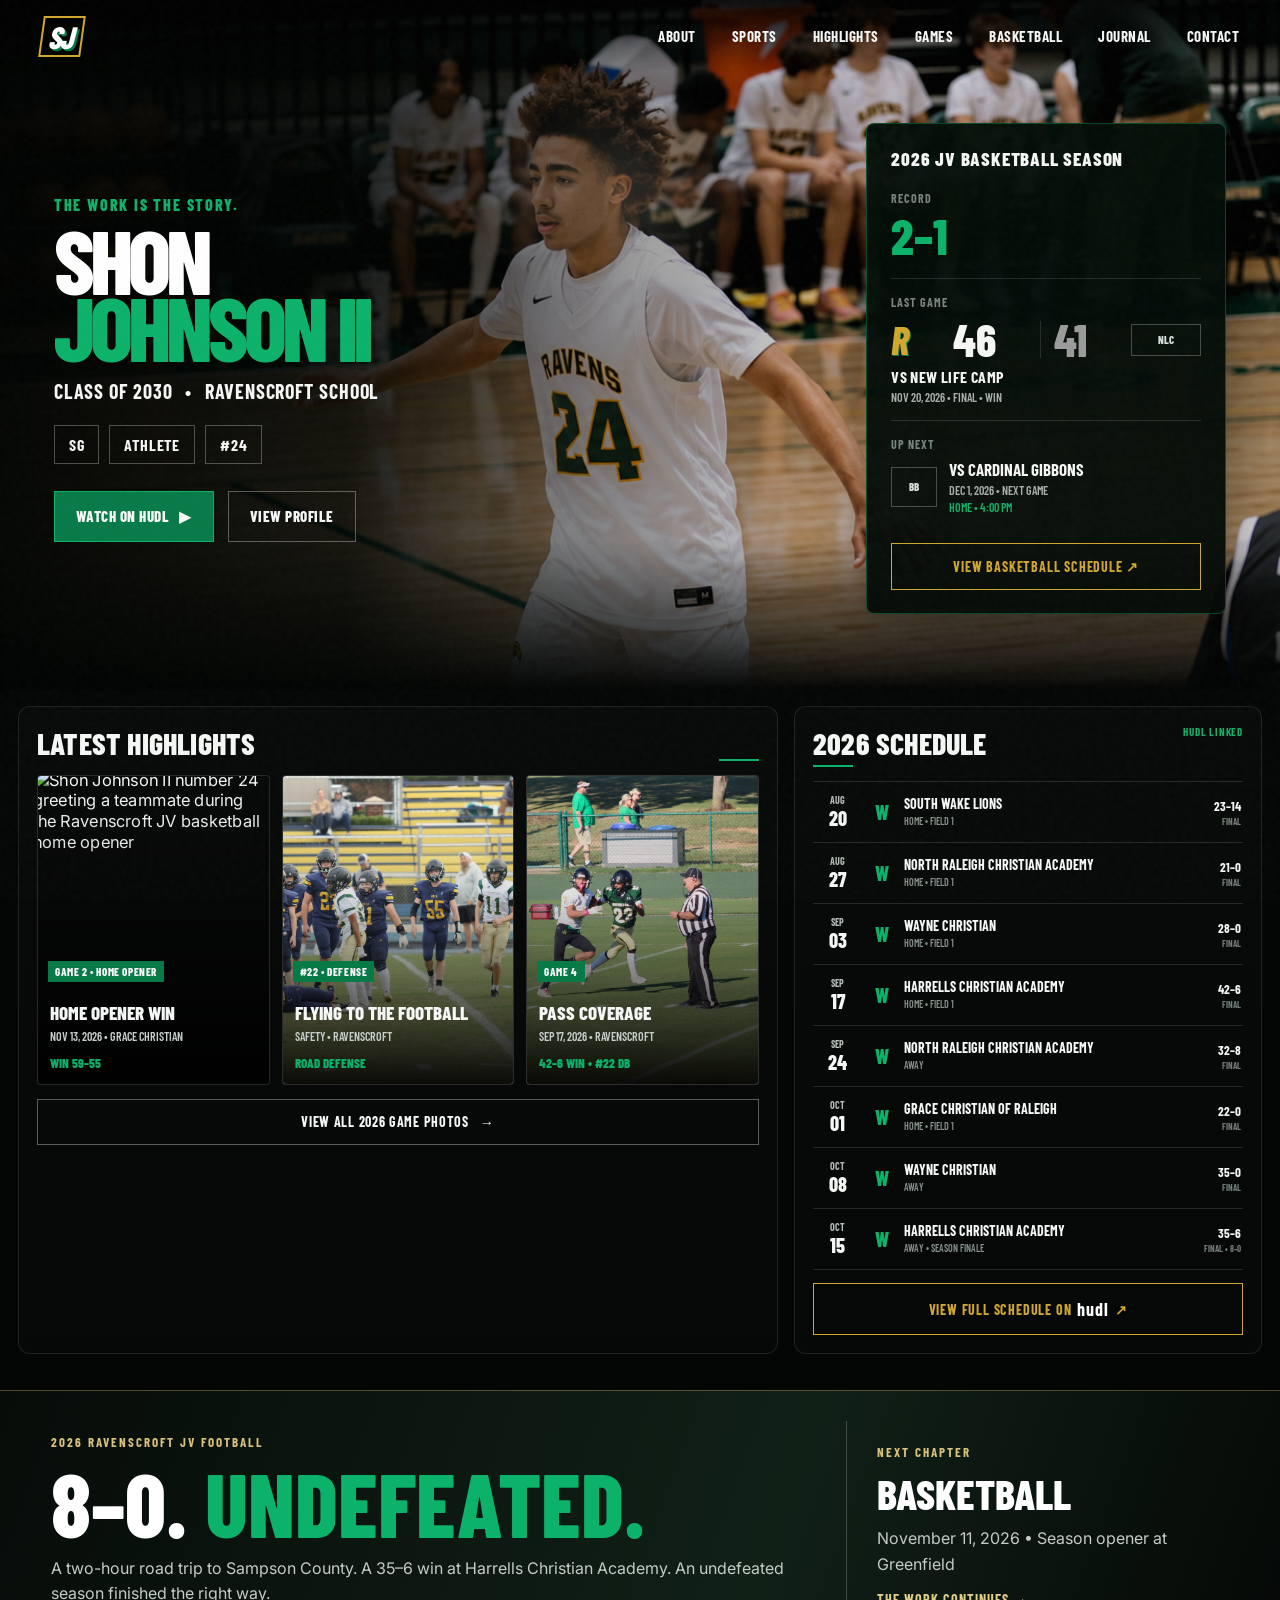
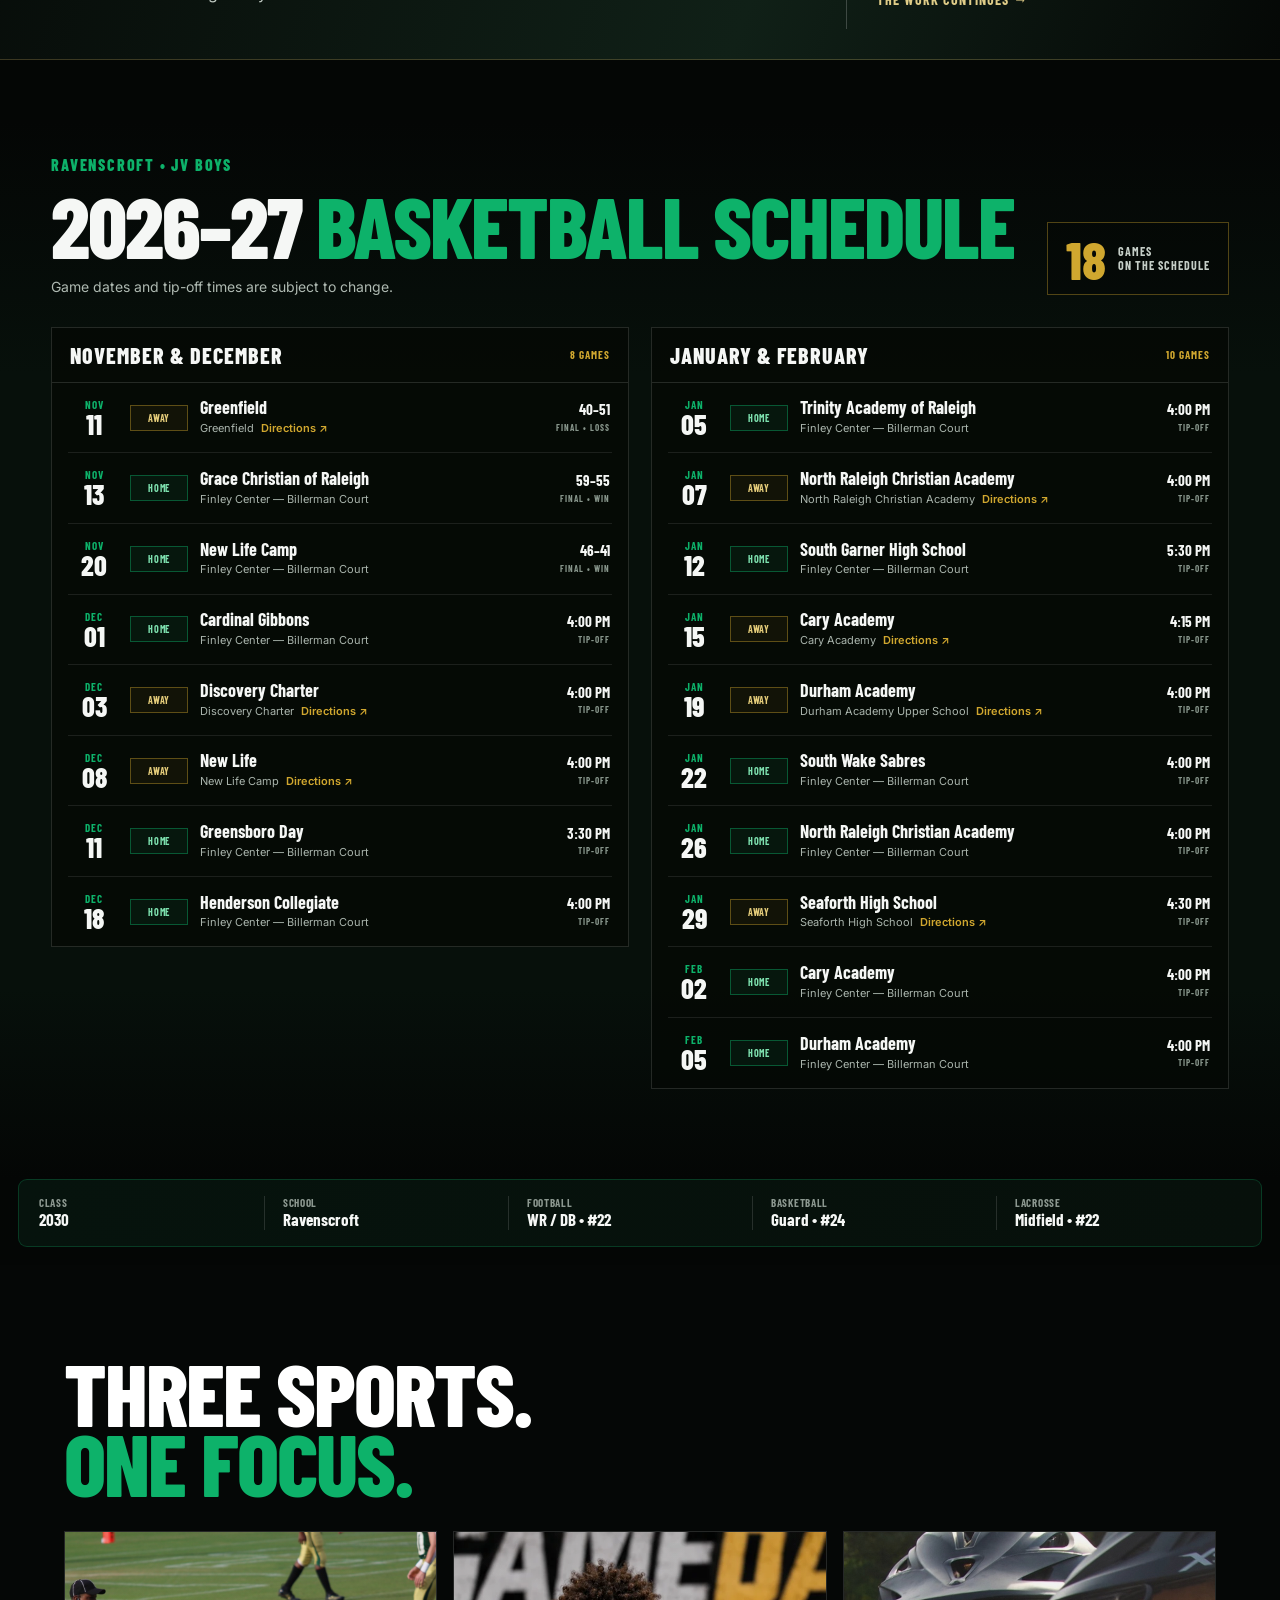
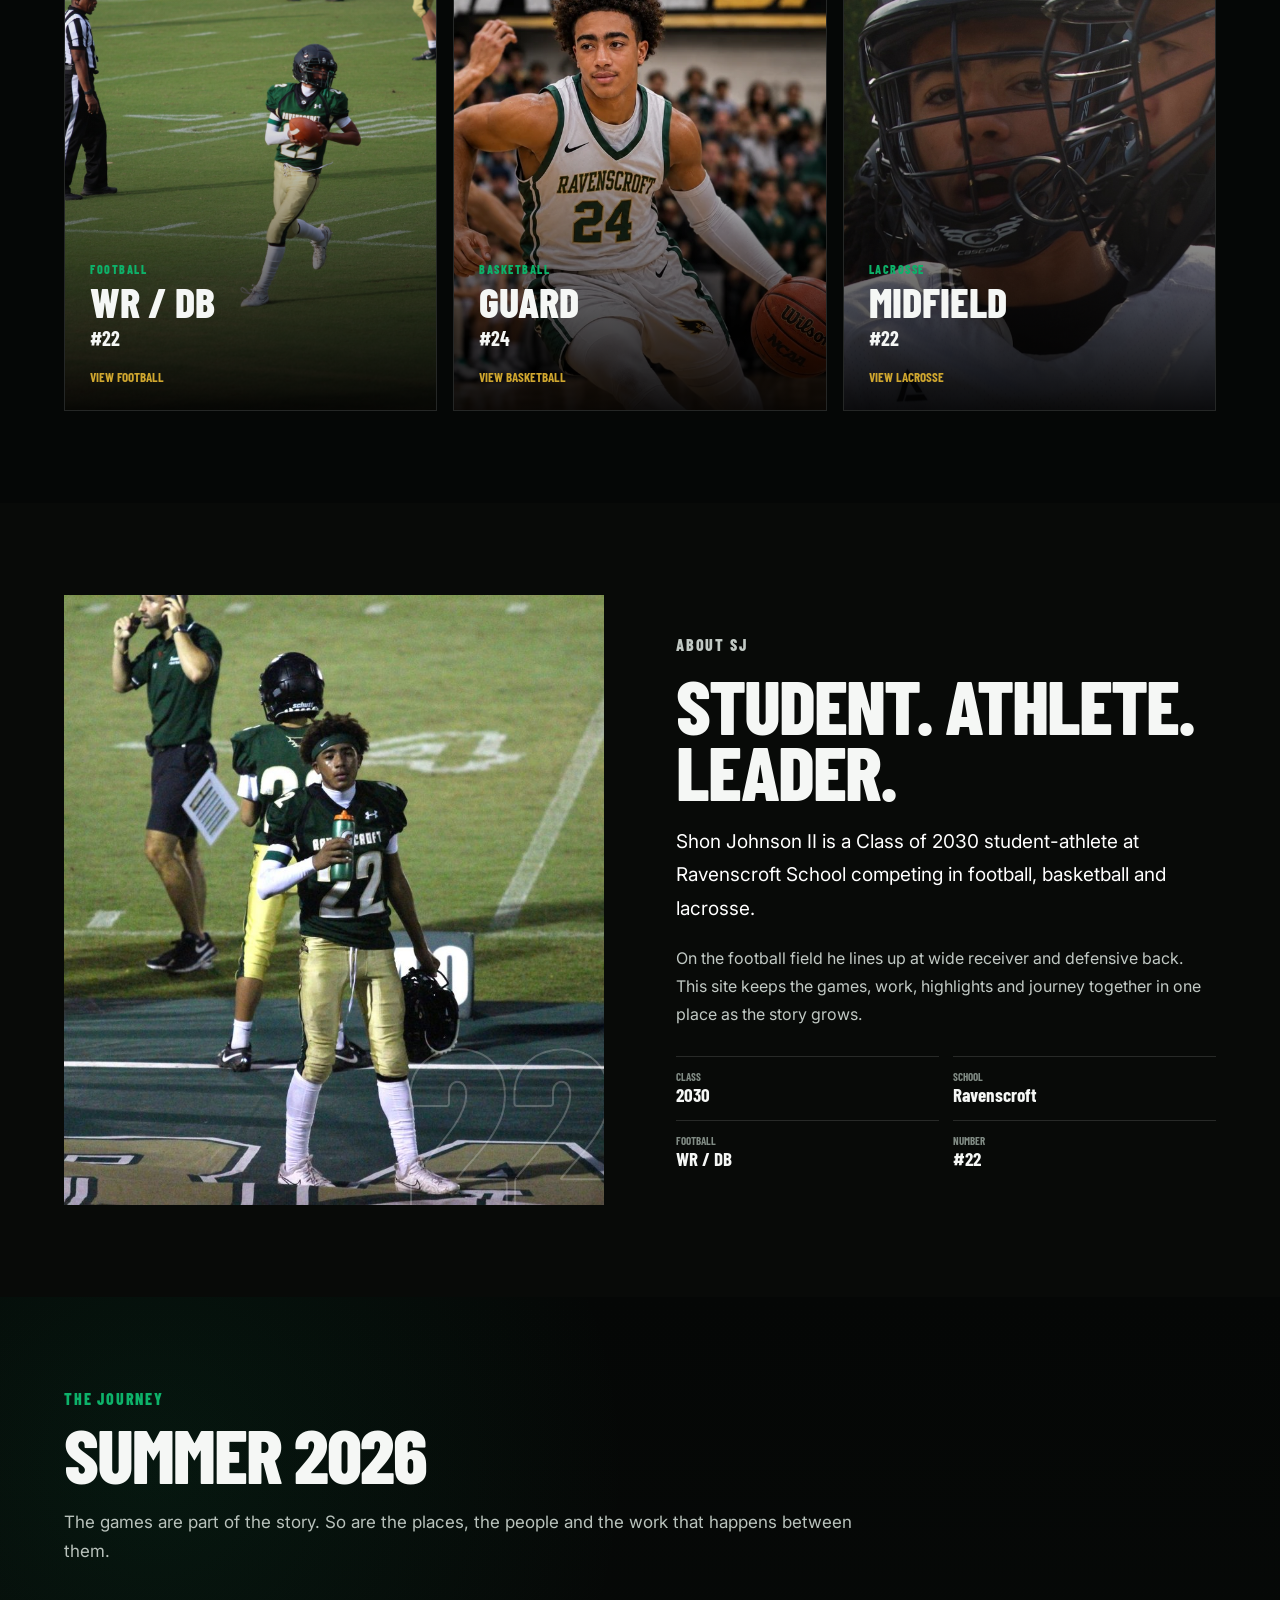
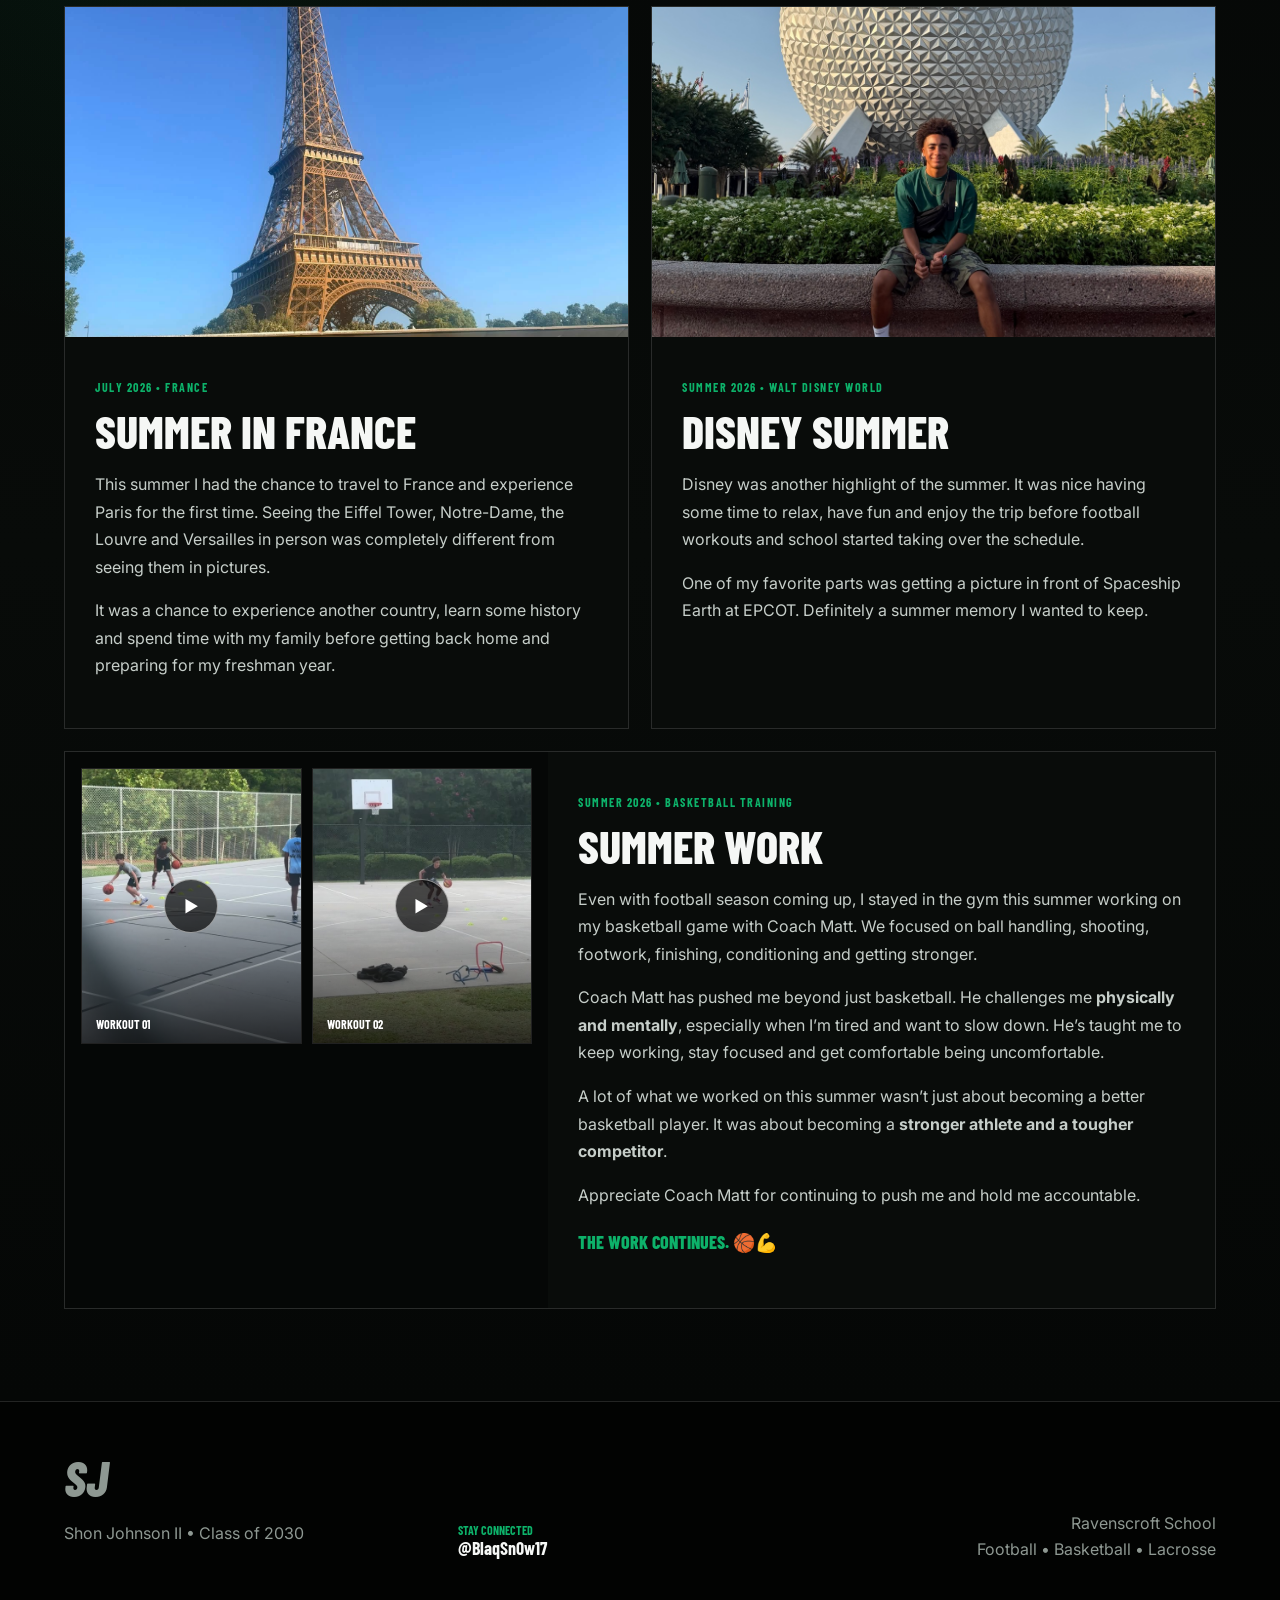
==== commit 6b5ab02e: "Add basketball home opener highlight" ====
--- a/index.html
+++ b/index.html
@@ -11,7 +11,7 @@
   <link rel="preconnect" href="https://fonts.googleapis.com">
   <link rel="preconnect" href="https://fonts.gstatic.com" crossorigin>
   <link href="https://fonts.googleapis.com/css2?family=Archivo+Black&family=Barlow+Condensed:wght@400;500;600;700;800&family=Inter:wght@400;500;600&display=swap" rel="stylesheet">
-  <link rel="stylesheet" href="styles.css?v=hero-basketball-20261124-face-light-v6" />
+  <link rel="stylesheet" href="styles.css?v=hero-basketball-20261124-highlights-v7" />
 </head>
 <body>
 <div class="grain" aria-hidden="true"></div>
@@ -92,14 +92,14 @@
       </div>
 
       <div class="highlight-cards">
-        <a class="media-card media-card-featured media-card-game8" href="game8-harrells.html">
-          <img src="assets/396A9371_CINEMATIC_CROP.jpg" alt="Shon Johnson II number 22 defending against Harrells Christian in the undefeated season finale" onerror="this.hidden=true">
+        <a class="media-card media-card-featured media-card-game2" href="#basketball-schedule">
+          <img src="assets/game2-home-opener-59-55.jpg" alt="Shon Johnson II number 24 greeting a teammate during the Ravenscroft JV basketball home opener">
           <div class="media-shade"></div>
-          <span class="media-tag">GAME 8 • SEASON FINALE</span>
+          <span class="media-tag">GAME 2 • HOME OPENER</span>
           <div class="media-copy">
-            <h3>UNDEFEATED AT HARRELLS</h3>
-            <p>OCT 15, 2026 • TWO-HOUR ROAD TRIP</p>
-            <strong>WIN 35–6 • 8–0</strong>
+            <h3>HOME OPENER WIN</h3>
+            <p>NOV 13, 2026 • GRACE CHRISTIAN</p>
+            <strong>WIN 59–55</strong>
           </div>
         </a>
 
--- a/styles.css
+++ b/styles.css
@@ -789,3 +789,9 @@
       linear-gradient(to bottom,rgba(0,0,0,.05) 0%,rgba(0,0,0,.12) 25%,rgba(0,0,0,.60) 58%,rgba(2,5,3,.92) 100%) !important;
   }
 }
+
+
+/* Basketball Game 2 home opener highlight. */
+.media-card-game2{background:#060807}
+.media-card-game2 img{object-position:54% 44% !important;transform:scale(1.03) !important}
+.media-card-game2:hover img{transform:scale(1.07) !important}
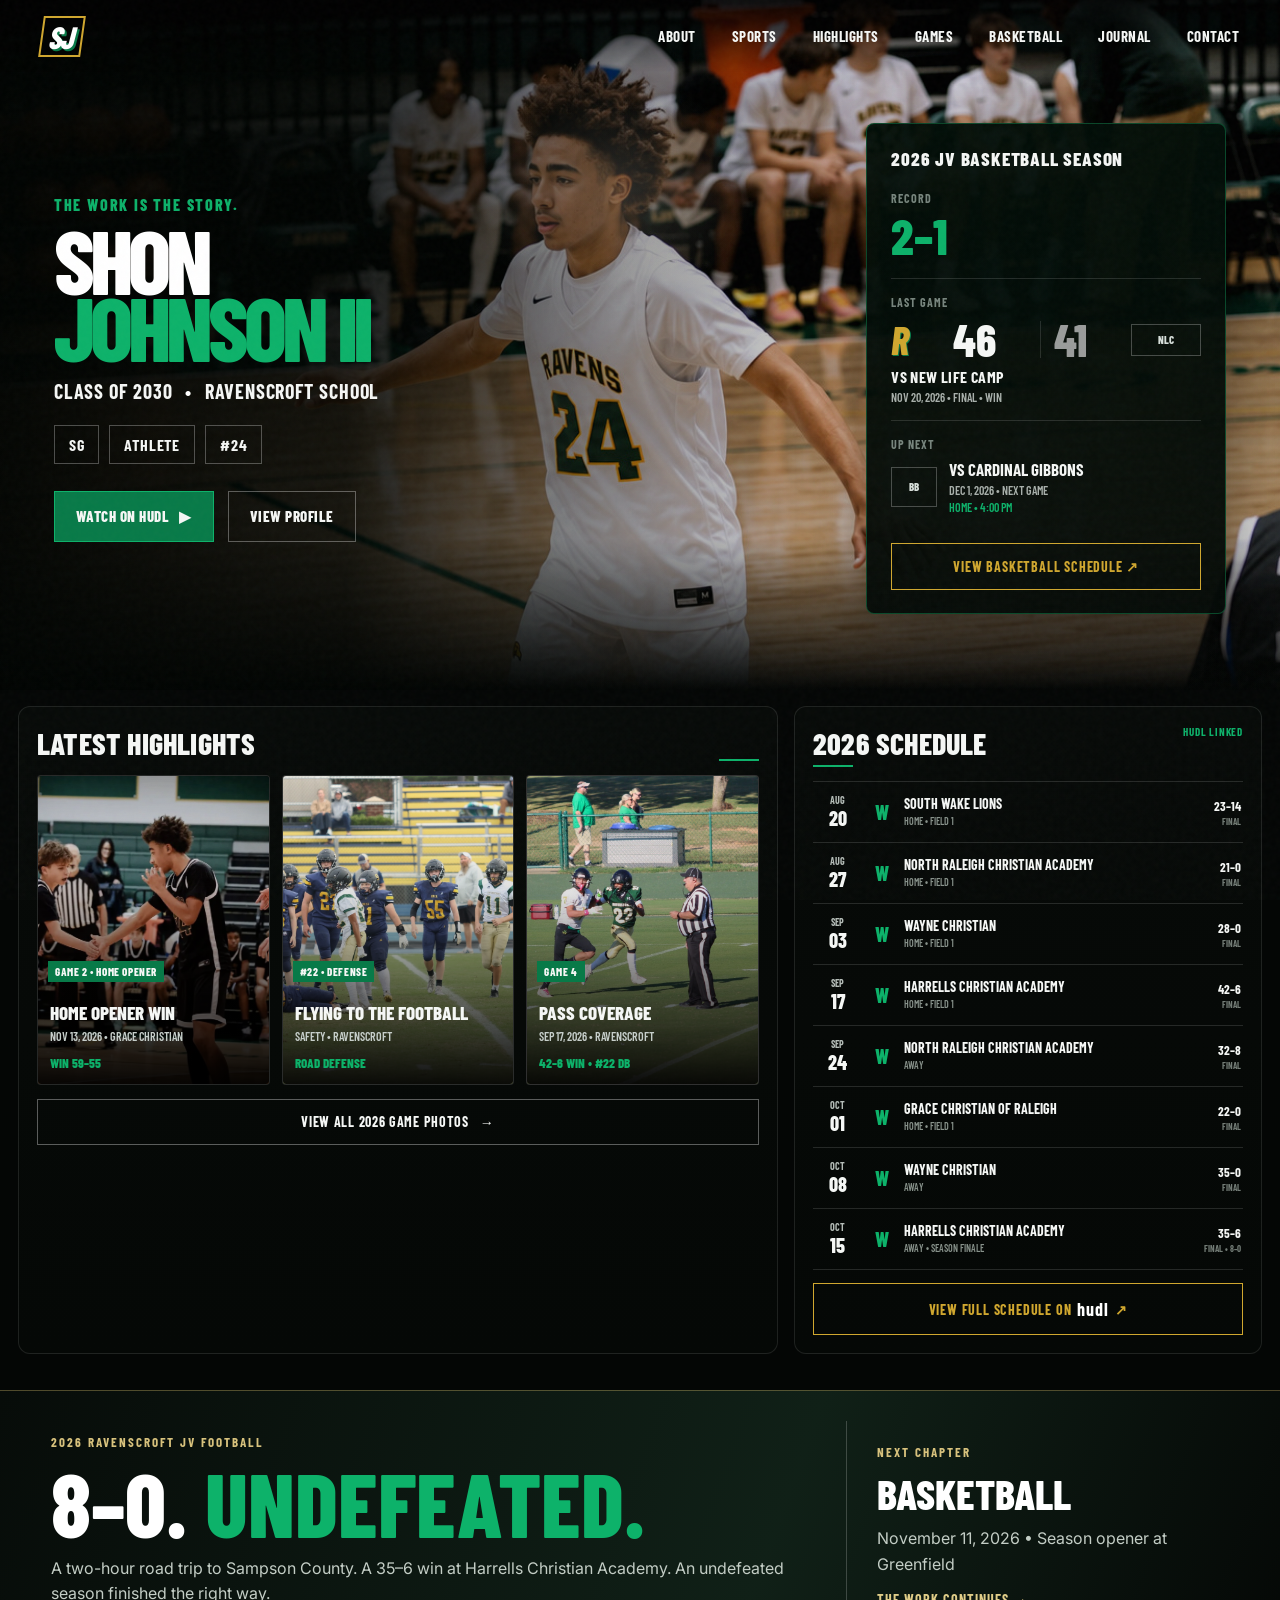
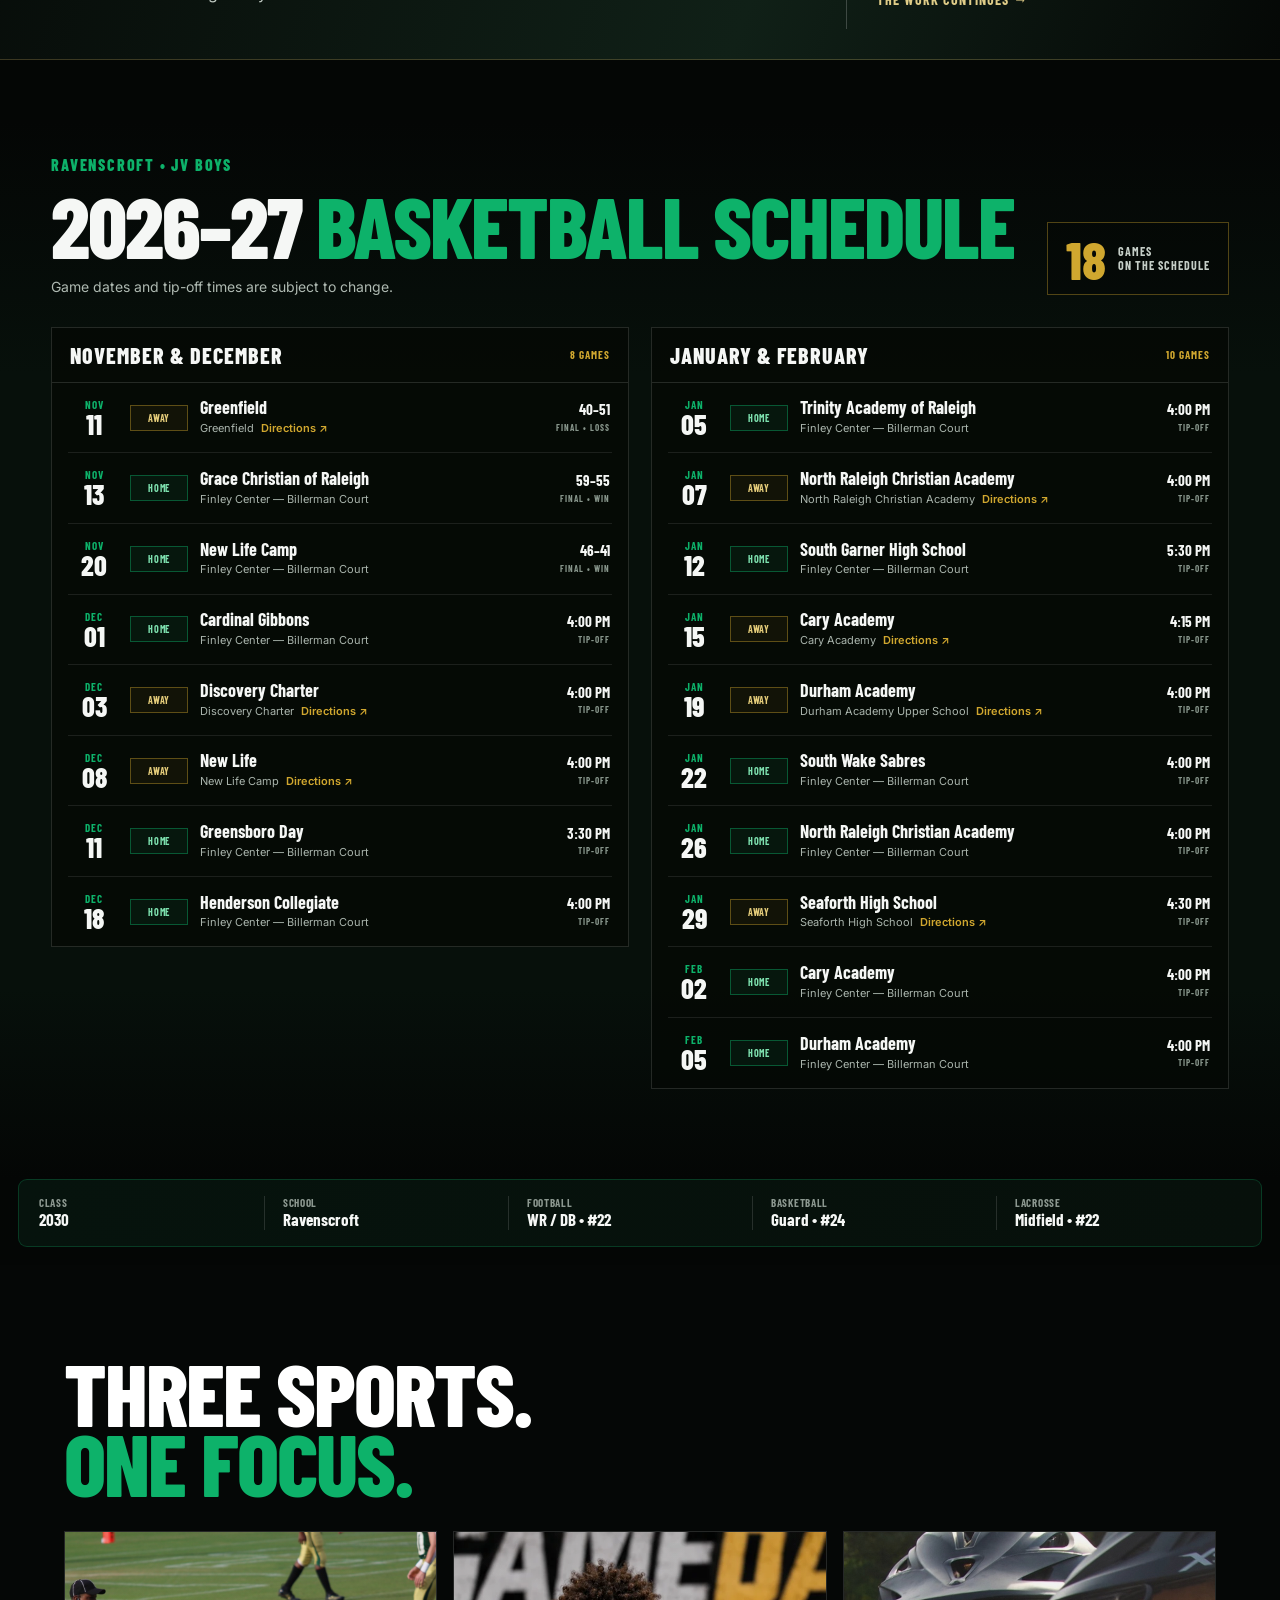
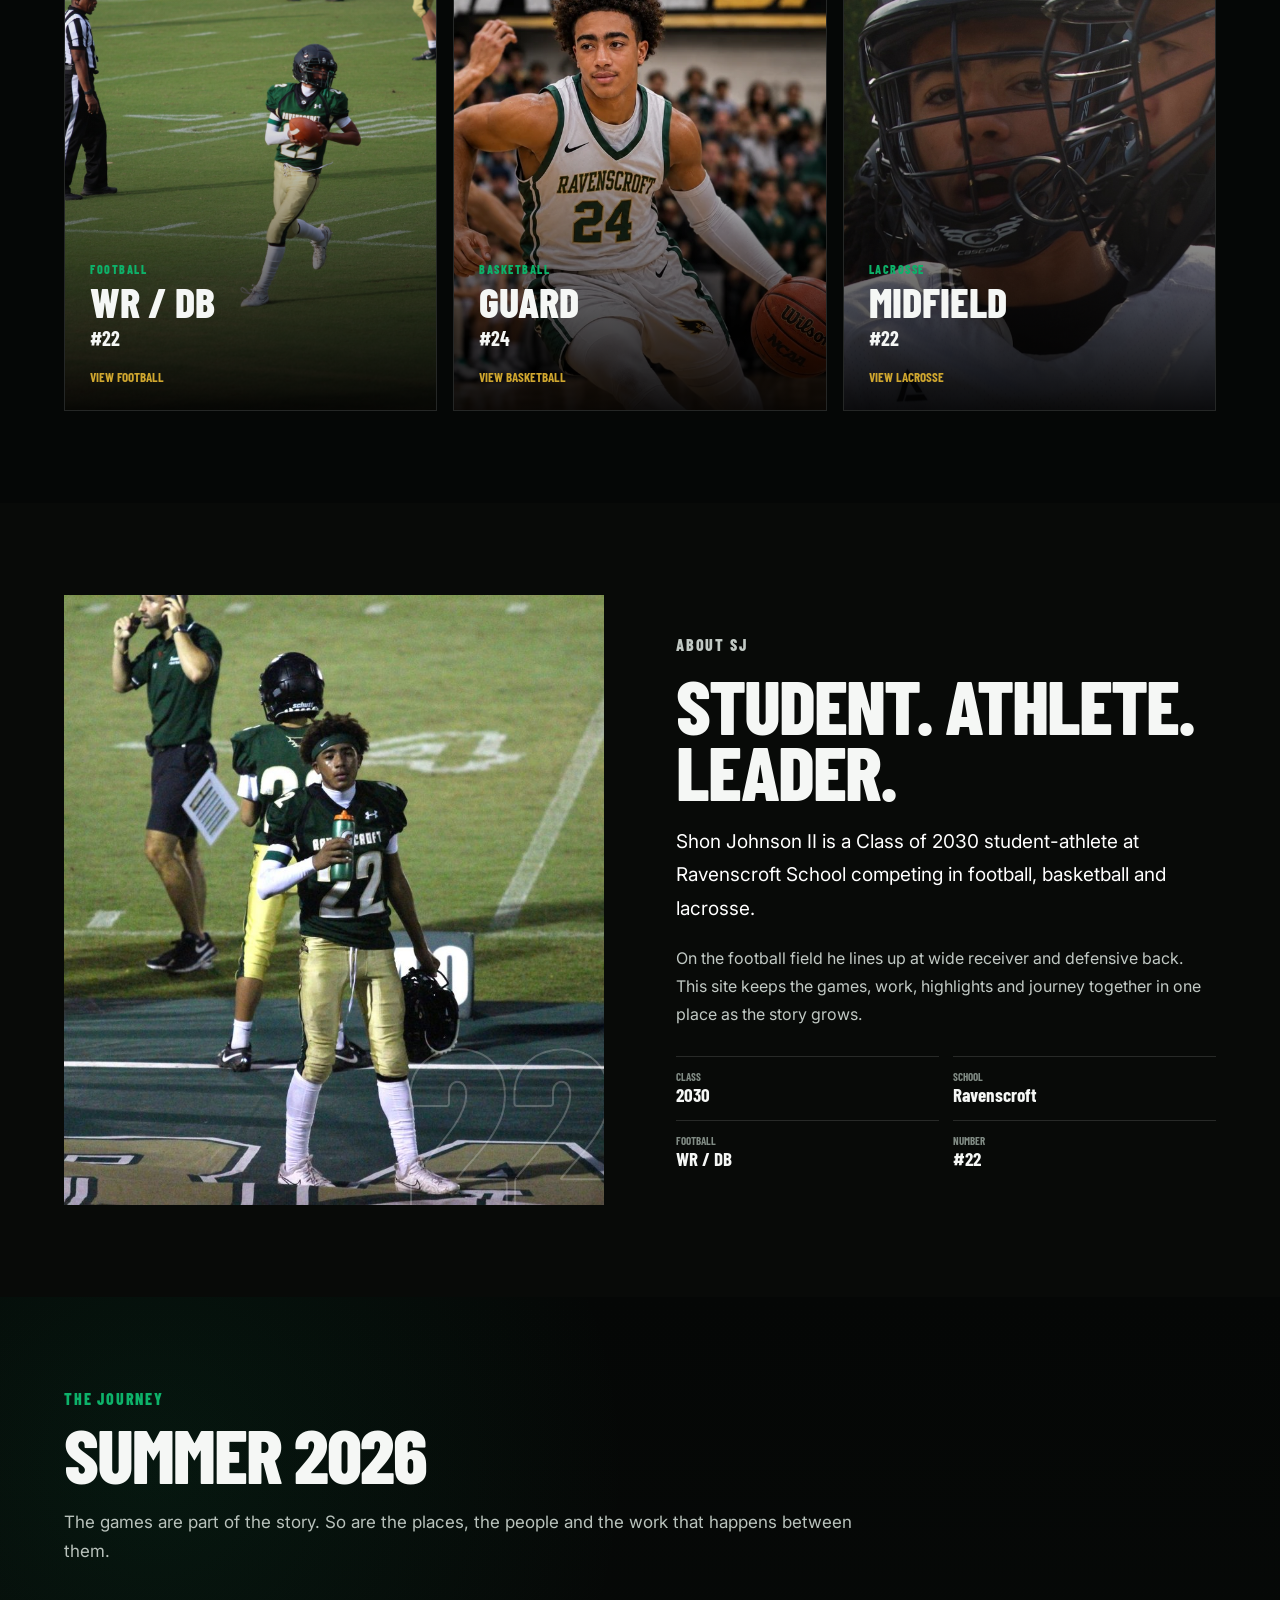
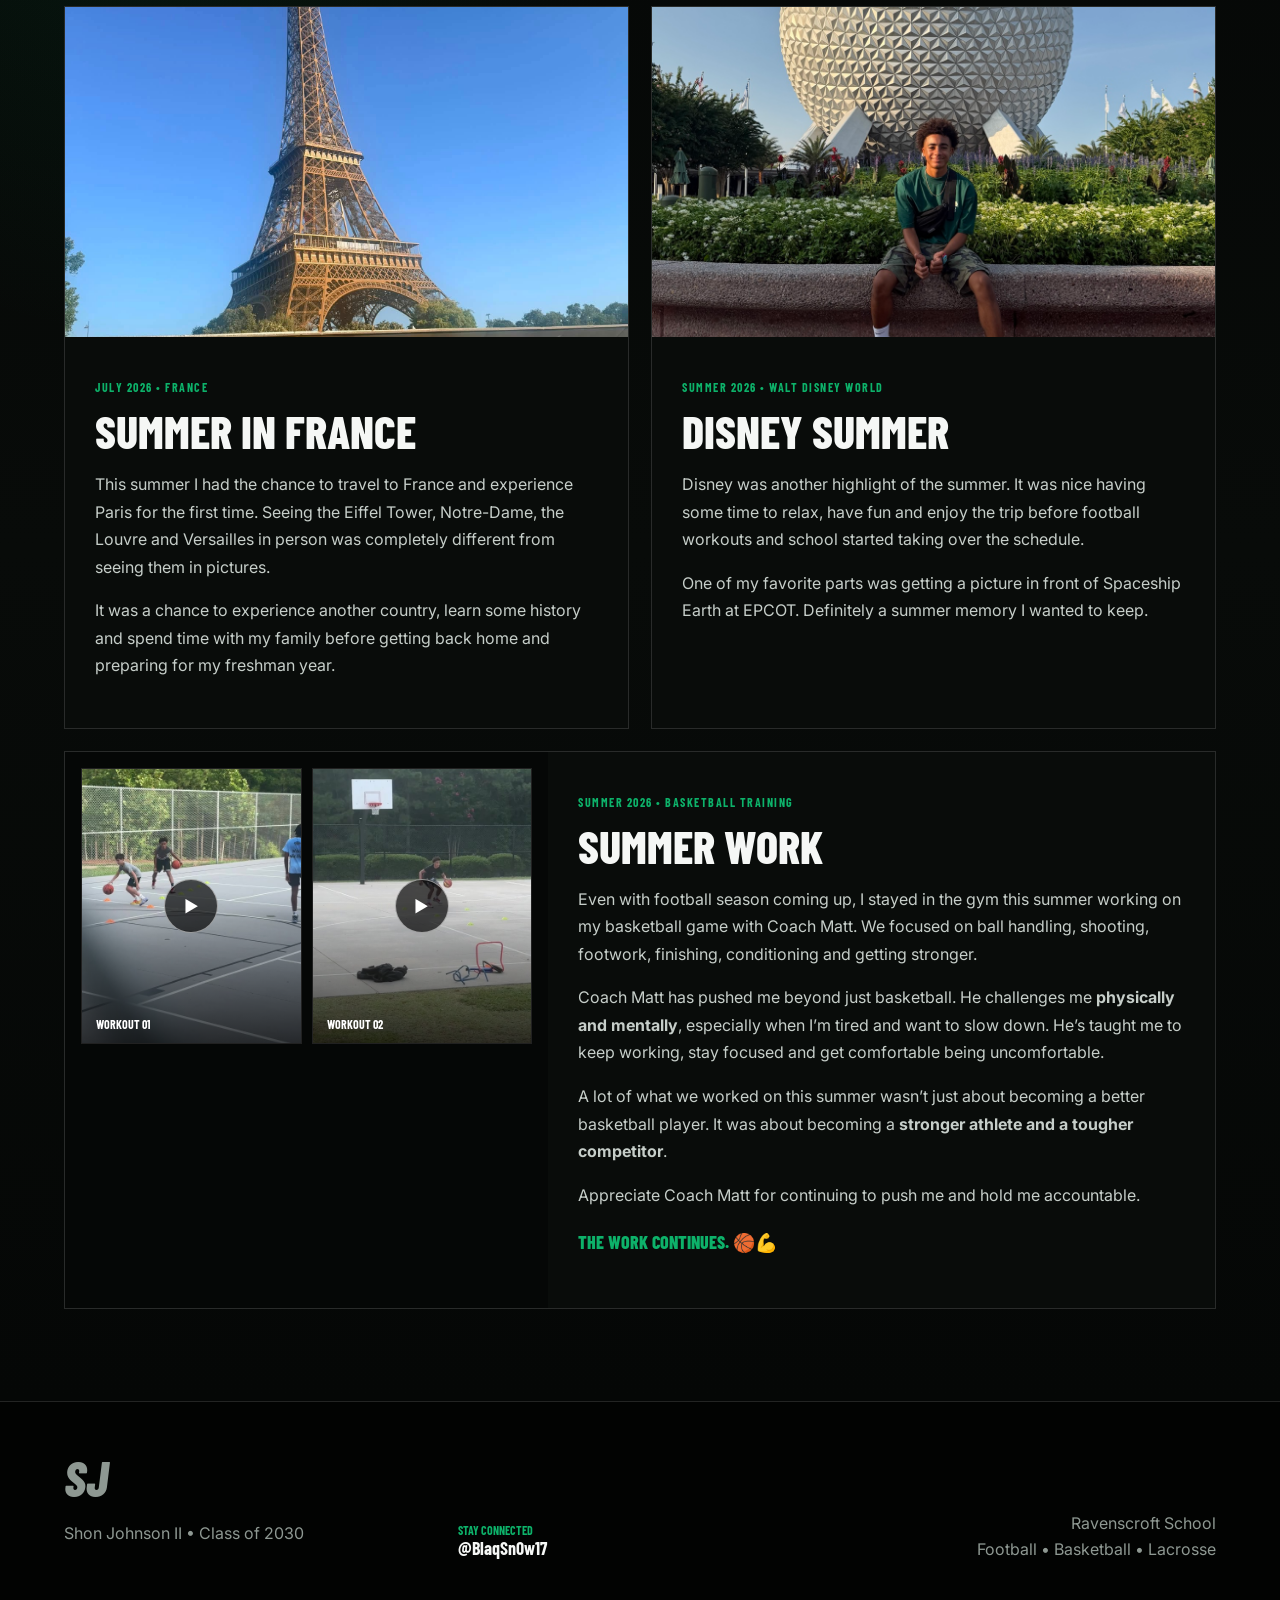
==== commit c85f94f3: "Fix Game 2 highlight photo asset" ====
--- a/index.html
+++ b/index.html
@@ -93,7 +93,7 @@
 
       <div class="highlight-cards">
         <a class="media-card media-card-featured media-card-game2" href="#basketball-schedule">
-          <img src="assets/game2-home-opener-59-55.jpg" alt="Shon Johnson II number 24 greeting a teammate during the Ravenscroft JV basketball home opener">
+          <img src="assets/game2-home-opener-59-55.webp" alt="Shon Johnson II number 24 greeting a teammate during the Ravenscroft JV basketball home opener">
           <div class="media-shade"></div>
           <span class="media-tag">GAME 2 • HOME OPENER</span>
           <div class="media-copy">
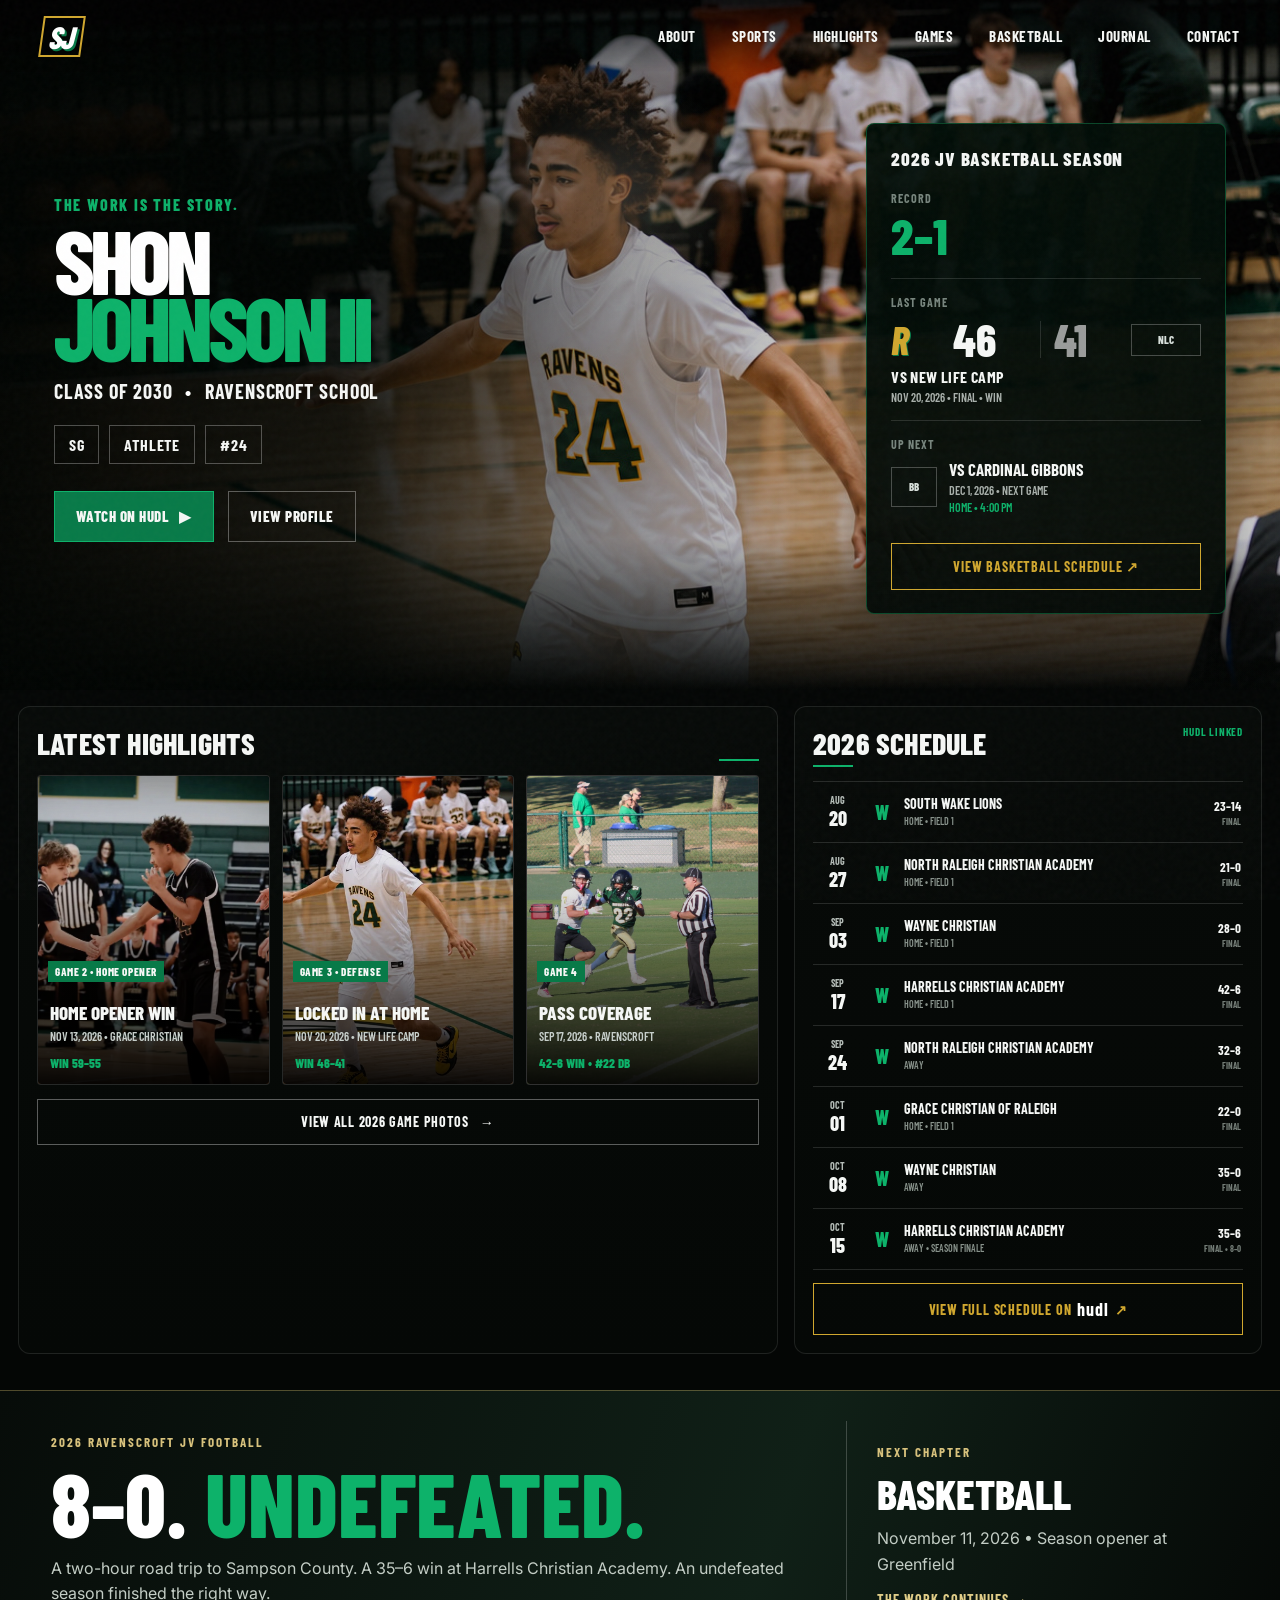
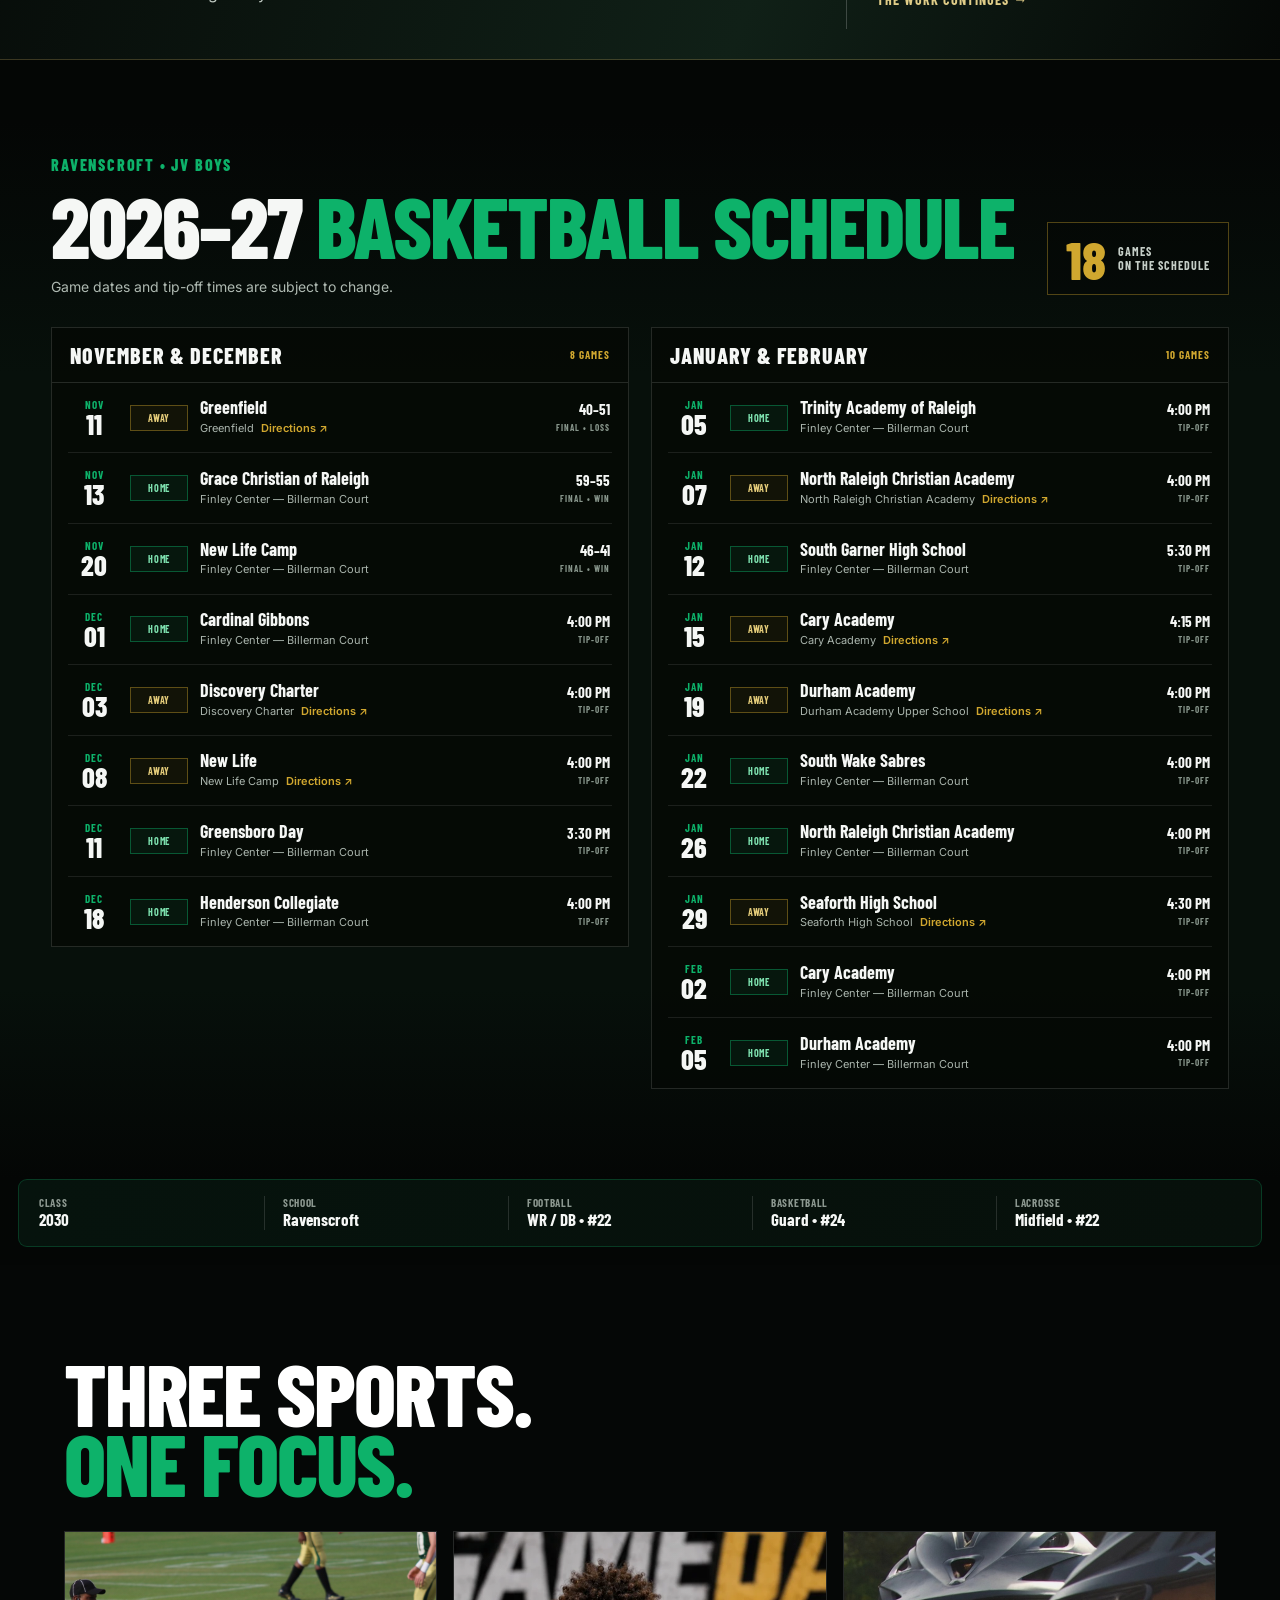
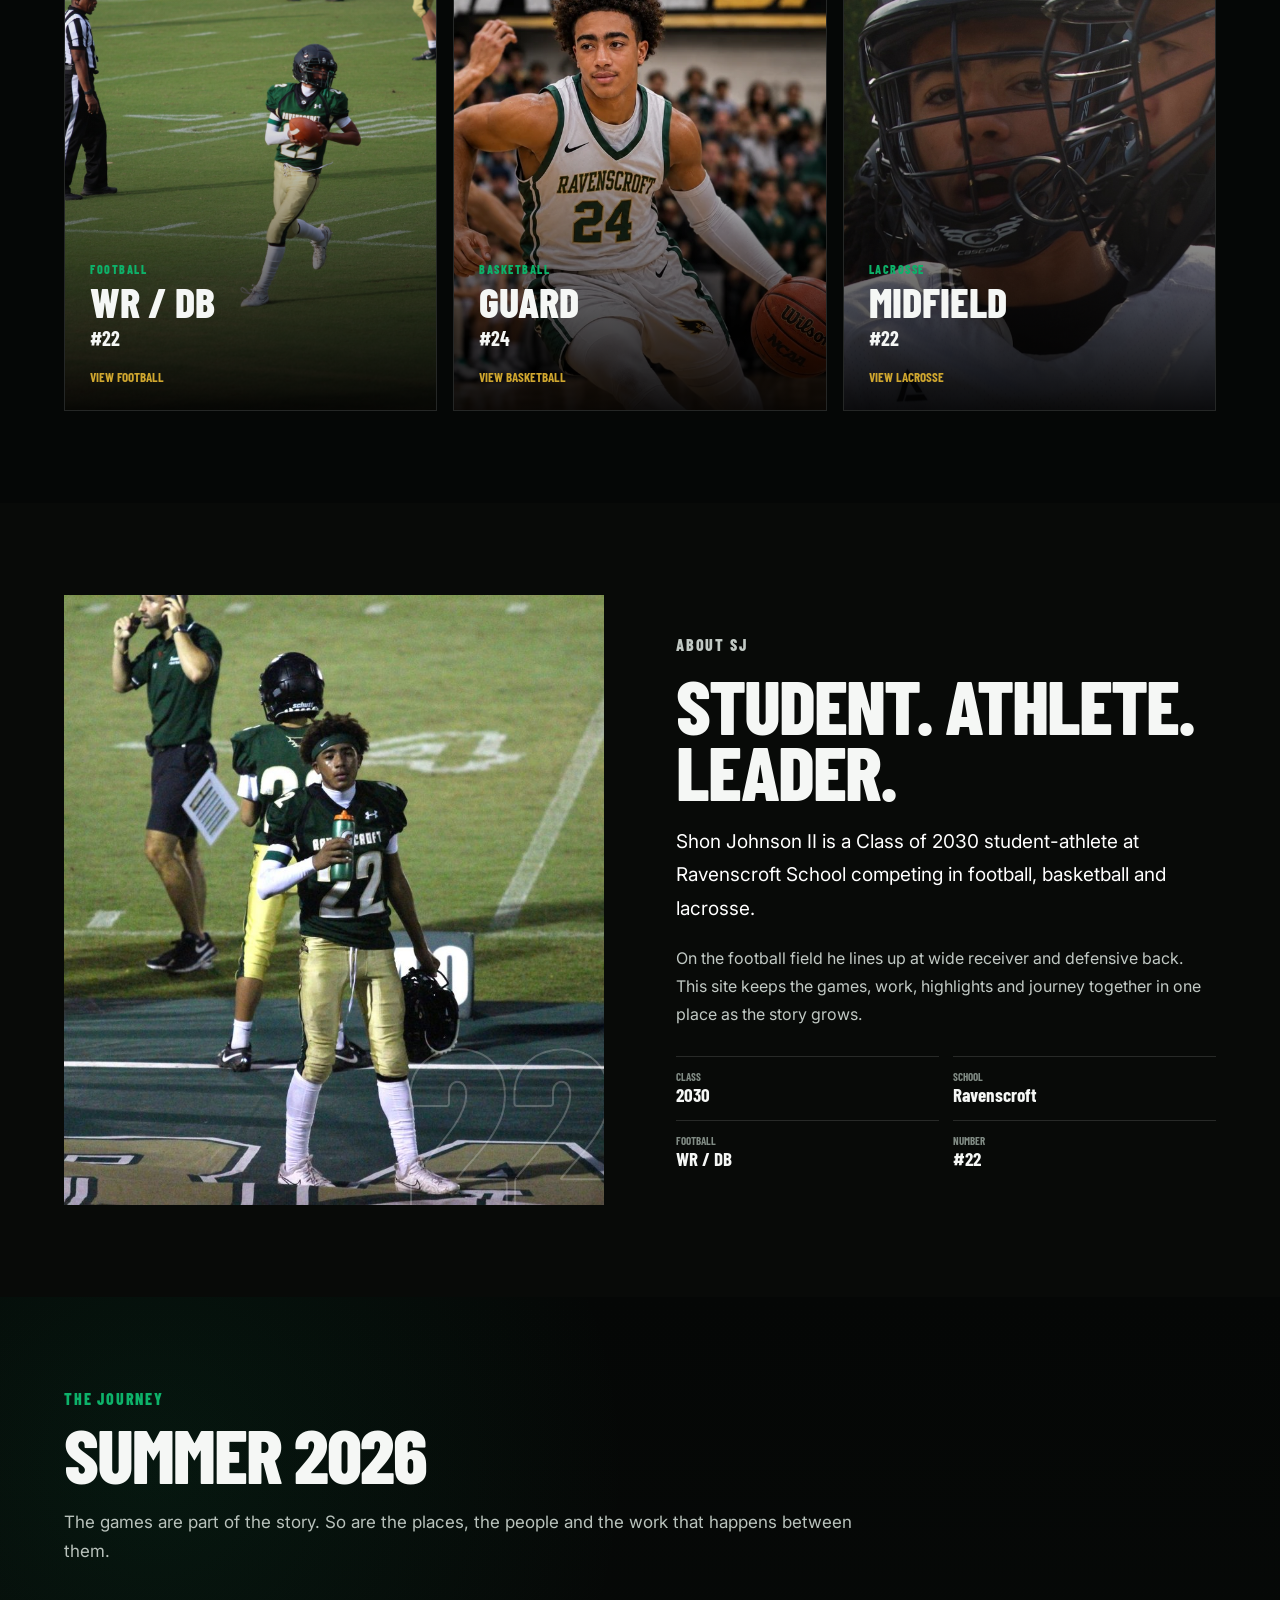
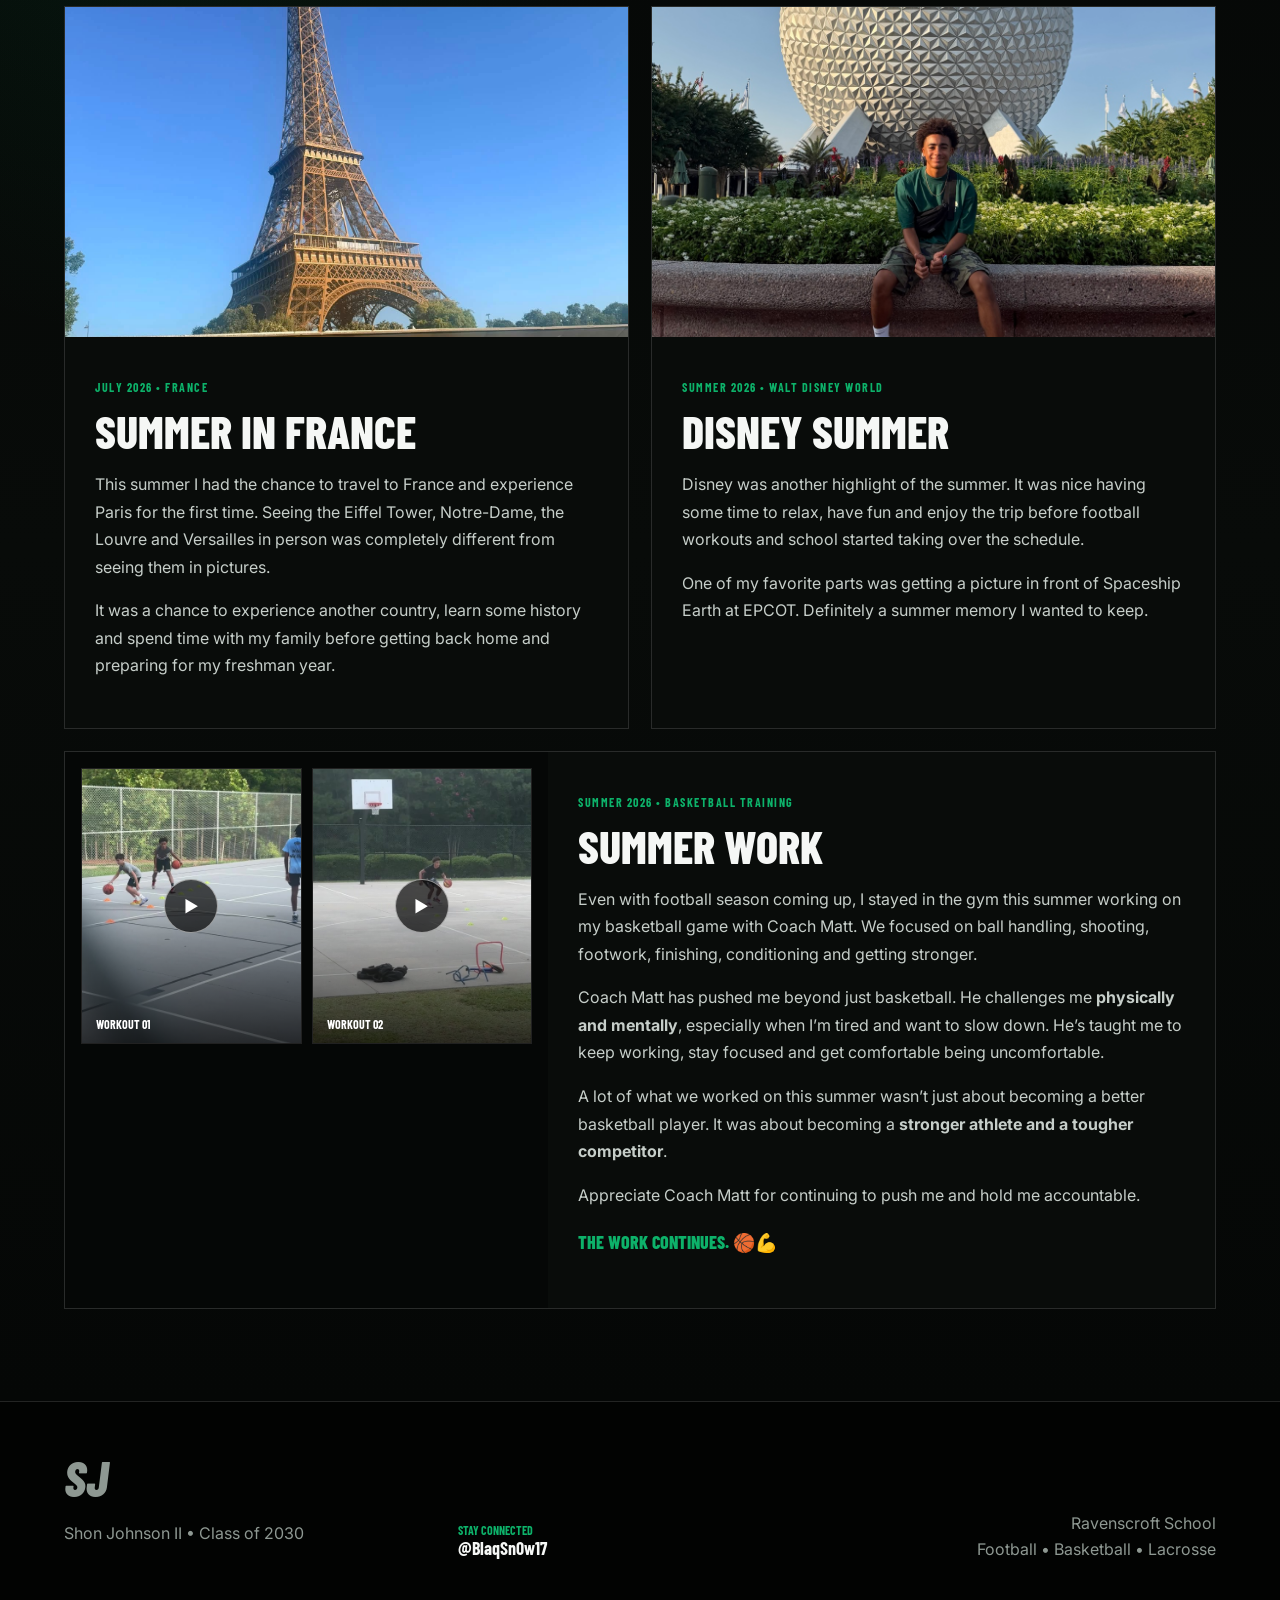
==== commit c59d0404: "Add Game 3 basketball win highlight" ====
--- a/index.html
+++ b/index.html
@@ -11,7 +11,7 @@
   <link rel="preconnect" href="https://fonts.googleapis.com">
   <link rel="preconnect" href="https://fonts.gstatic.com" crossorigin>
   <link href="https://fonts.googleapis.com/css2?family=Archivo+Black&family=Barlow+Condensed:wght@400;500;600;700;800&family=Inter:wght@400;500;600&display=swap" rel="stylesheet">
-  <link rel="stylesheet" href="styles.css?v=hero-basketball-20261124-highlights-v7" />
+  <link rel="stylesheet" href="styles.css?v=hero-basketball-20261124-highlights-v8" />
 </head>
 <body>
 <div class="grain" aria-hidden="true"></div>
@@ -103,14 +103,14 @@
           </div>
         </a>
 
-        <a class="media-card media-card-run-support" href="game5-nrca.html">
-          <img src="assets/game5-nrca-run-support.jpeg" alt="Shon Johnson II number 22 pursuing the ball carrier against NRCA">
+        <a class="media-card media-card-game3" href="#basketball-schedule">
+          <img src="assets/game3-new-life-46-41.webp" alt="Shon Johnson II number 24 defending against New Life Camp">
           <div class="media-shade"></div>
-          <span class="media-tag">#22 • DEFENSE</span>
+          <span class="media-tag">GAME 3 • DEFENSE</span>
           <div class="media-copy">
-            <h3>FLYING TO THE FOOTBALL</h3>
-            <p>SAFETY • RAVENSCROFT</p>
-            <strong>ROAD DEFENSE</strong>
+            <h3>LOCKED IN AT HOME</h3>
+            <p>NOV 20, 2026 • NEW LIFE CAMP</p>
+            <strong>WIN 46–41</strong>
           </div>
         </a>
 
--- a/styles.css
+++ b/styles.css
@@ -795,3 +795,9 @@
 .media-card-game2{background:#060807}
 .media-card-game2 img{object-position:54% 44% !important;transform:scale(1.03) !important}
 .media-card-game2:hover img{transform:scale(1.07) !important}
+
+
+/* Basketball Game 3 win versus New Life Camp. */
+.media-card-game3{background:#060807}
+.media-card-game3 img{object-position:37% 35% !important;transform:scale(1.10) !important}
+.media-card-game3:hover img{transform:scale(1.15) !important}
